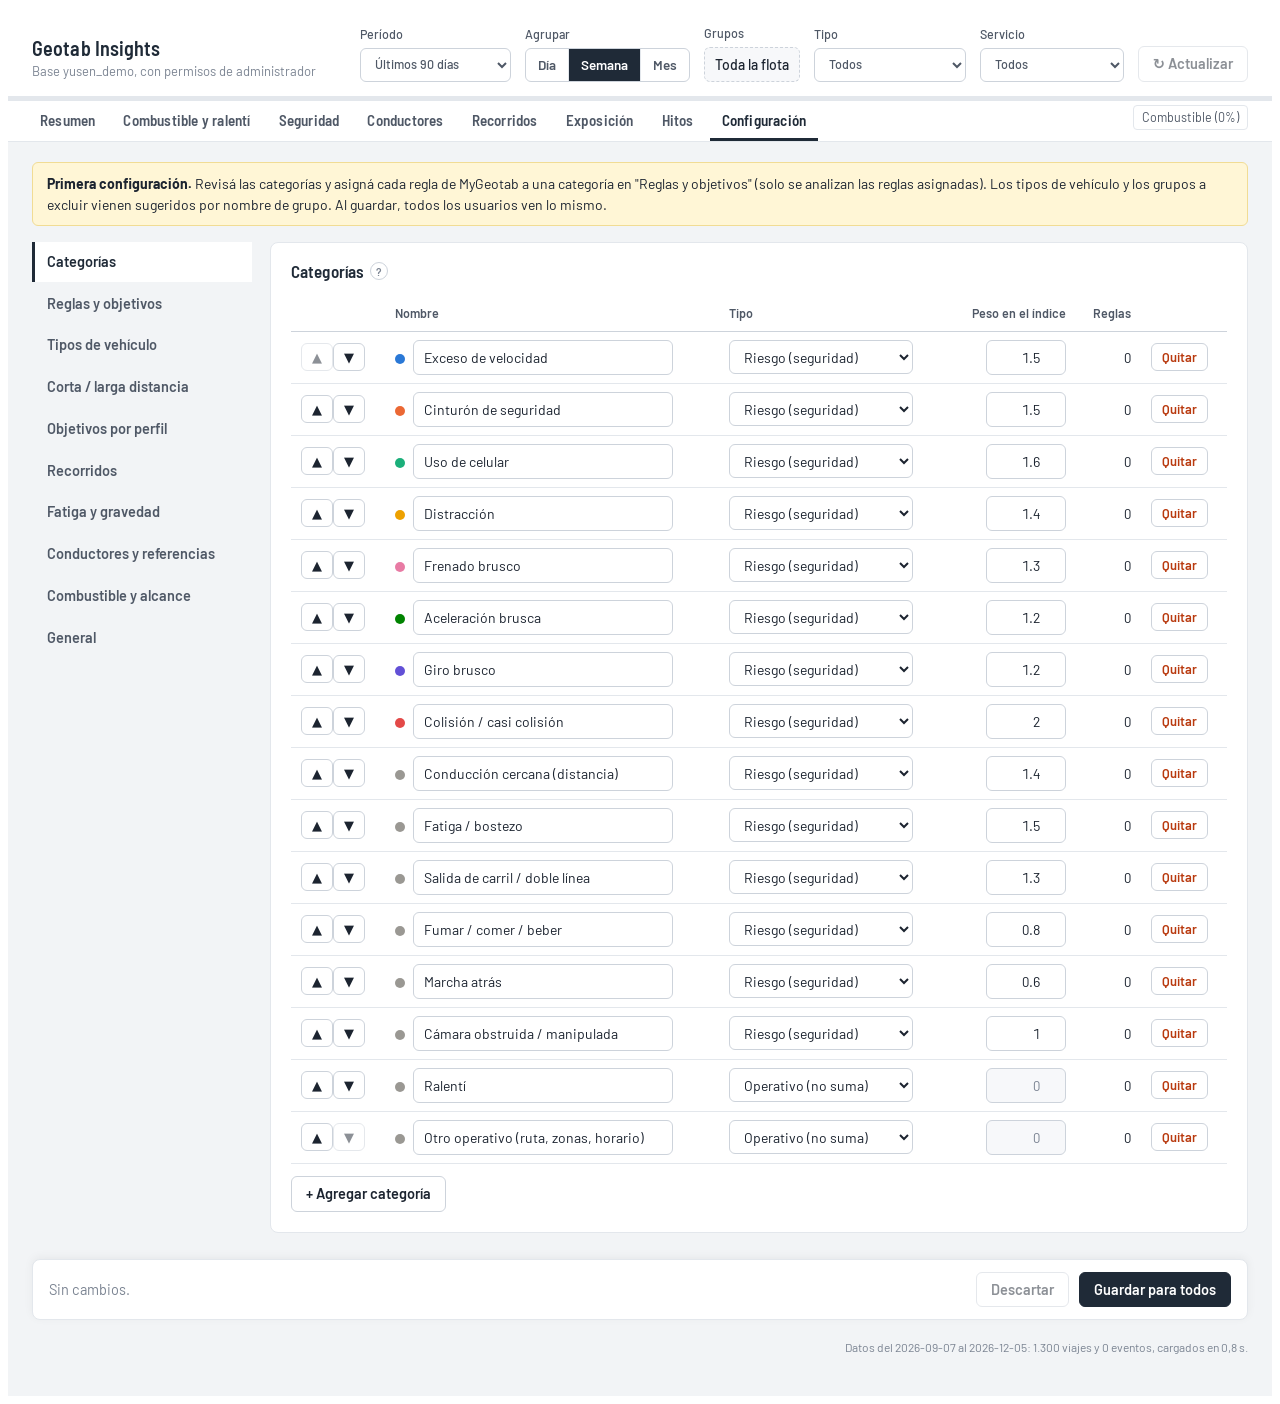
==== dev/index.html @ 1f62f4ba "Beta: valores de referencia de la empresa (sin nombres) publicados a mano por el admin; vista 'Mi de" ====
<!DOCTYPE html>
<html lang="es">
<head>
<meta charset="UTF-8" />
<title>Geotab Insights</title>
<meta name="viewport" content="width=device-width, initial-scale=1" />
<link rel="stylesheet" href="../static/vendor/leaflet.css">
<link rel="stylesheet" href="../static/style.css?v=3.6.1">
</head>
<body>
<div id="gi3-root"><div class="splash">Esta página está pensada para abrirse como Add-In dentro de MyGeotab.</div></div>

<script src="../static/vendor/react.production.min.js"></script>
<script src="../static/vendor/react-dom.production.min.js"></script>
<script src="../static/vendor/htm.umd.js"></script>
<script src="../static/vendor/chart.umd.min.js"></script>
<script src="../static/vendor/leaflet.js"></script>
<script src="../static/vendor/leaflet-heat.js"></script>

<script src="../static/js/core/util.js?v=3.6.1"></script>
<script src="../static/js/core/catalog.js?v=3.6.1"></script>
<script src="../static/js/core/storage.js?v=3.6.1"></script>
<script src="../static/js/core/data.js?v=3.6.1"></script>
<script src="../static/js/core/model.js?v=3.6.1"></script>
<script src="../static/js/core/exposure.js"></script>
<script src="../static/js/core/riskfactors.js"></script>
<script src="../static/js/core/hotspots.js"></script>
<script src="../static/js/core/benchmark.js"></script>
<script src="../static/js/ui/components.js?v=3.6.1"></script>
<script src="../static/js/ui/glossary.js"></script>
<script src="../static/js/ui/tabs.js?v=3.6.1"></script>
<script src="../static/js/ui/exposure.js"></script>
<script src="../static/js/ui/myperf.js"></script>
<script src="../static/js/ui/milestones.js?v=3.6.1"></script>
<script src="../static/js/ui/config.js?v=3.6.1"></script>
<script src="../static/js/ui/app.js?v=3.6.1"></script>
<script>window.__mockUser = new URLSearchParams(location.search).get("usuario");</script>
<script src="mock-api.js"></script>
<script>
  // Arranque como lo haría MyGeotab
  // Simula el filtro de grupos de MyGeotab: ?grupos=gBit,gLiv
  var mgGroups = (new URLSearchParams(location.search).get("grupos") || "").split(",").filter(Boolean).map(function (id) { return { id: id }; });
  var mockState = { getGroupFilter: function () { return mgGroups.length ? mgGroups : [{ id: "GroupCompanyId" }]; } };
  var addin = geotab.addin.cesettiInsightsV3();
  addin.initialize(mockApi, mockState, function () { addin.focus(mockApi, mockState); });
  // Para probar cambios de filtro desde la consola: setGrupos("gBit")
  window.setGrupos = function (ids) { mgGroups = (ids || "").split(",").filter(Boolean).map(function (id) { return { id: id }; }); addin.focus(mockApi, mockState); };
</script>
</body>
</html>
---- static/vendor/leaflet.css ----
/* required styles */

.leaflet-pane,
.leaflet-tile,
.leaflet-marker-icon,
.leaflet-marker-shadow,
.leaflet-tile-container,
.leaflet-pane > svg,
.leaflet-pane > canvas,
.leaflet-zoom-box,
.leaflet-image-layer,
.leaflet-layer {
	position: absolute;
	left: 0;
	top: 0;
	}
.leaflet-container {
	overflow: hidden;
	}
.leaflet-tile,
.leaflet-marker-icon,
.leaflet-marker-shadow {
	-webkit-user-select: none;
	   -moz-user-select: none;
	        user-select: none;
	  -webkit-user-drag: none;
	}
/* Prevents IE11 from highlighting tiles in blue */
.leaflet-tile::selection {
	background: transparent;
}
/* Safari renders non-retina tile on retina better with this, but Chrome is worse */
.leaflet-safari .leaflet-tile {
	image-rendering: -webkit-optimize-contrast;
	}
/* hack that prevents hw layers "stretching" when loading new tiles */
.leaflet-safari .leaflet-tile-container {
	width: 1600px;
	height: 1600px;
	-webkit-transform-origin: 0 0;
	}
.leaflet-marker-icon,
.leaflet-marker-shadow {
	display: block;
	}
/* .leaflet-container svg: reset svg max-width decleration shipped in Joomla! (joomla.org) 3.x */
/* .leaflet-container img: map is broken in FF if you have max-width: 100% on tiles */
.leaflet-container .leaflet-overlay-pane svg {
	max-width: none !important;
	max-height: none !important;
	}
.leaflet-container .leaflet-marker-pane img,
.leaflet-container .leaflet-shadow-pane img,
.leaflet-container .leaflet-tile-pane img,
.leaflet-container img.leaflet-image-layer,
.leaflet-container .leaflet-tile {
	max-width: none !important;
	max-height: none !important;
	width: auto;
	padding: 0;
	}

.leaflet-container img.leaflet-tile {
	/* See: https://bugs.chromium.org/p/chromium/issues/detail?id=600120 */
	mix-blend-mode: plus-lighter;
}

.leaflet-container.leaflet-touch-zoom {
	-ms-touch-action: pan-x pan-y;
	touch-action: pan-x pan-y;
	}
.leaflet-container.leaflet-touch-drag {
	-ms-touch-action: pinch-zoom;
	/* Fallback for FF which doesn't support pinch-zoom */
	touch-action: none;
	touch-action: pinch-zoom;
}
.leaflet-container.leaflet-touch-drag.leaflet-touch-zoom {
	-ms-touch-action: none;
	touch-action: none;
}
.leaflet-container {
	-webkit-tap-highlight-color: transparent;
}
.leaflet-container a {
	-webkit-tap-highlight-color: rgba(51, 181, 229, 0.4);
}
.leaflet-tile {
	filter: inherit;
	visibility: hidden;
	}
.leaflet-tile-loaded {
	visibility: inherit;
	}
.leaflet-zoom-box {
	width: 0;
	height: 0;
	-moz-box-sizing: border-box;
	     box-sizing: border-box;
	z-index: 800;
	}
/* workaround for https://bugzilla.mozilla.org/show_bug.cgi?id=888319 */
.leaflet-overlay-pane svg {
	-moz-user-select: none;
	}

.leaflet-pane         { z-index: 400; }

.leaflet-tile-pane    { z-index: 200; }
.leaflet-overlay-pane { z-index: 400; }
.leaflet-shadow-pane  { z-index: 500; }
.leaflet-marker-pane  { z-index: 600; }
.leaflet-tooltip-pane   { z-index: 650; }
.leaflet-popup-pane   { z-index: 700; }

.leaflet-map-pane canvas { z-index: 100; }
.leaflet-map-pane svg    { z-index: 200; }

.leaflet-vml-shape {
	width: 1px;
	height: 1px;
	}
.lvml {
	behavior: url(#default#VML);
	display: inline-block;
	position: absolute;
	}


/* control positioning */

.leaflet-control {
	position: relative;
	z-index: 800;
	pointer-events: visiblePainted; /* IE 9-10 doesn't have auto */
	pointer-events: auto;
	}
.leaflet-top,
.leaflet-bottom {
	position: absolute;
	z-index: 1000;
	pointer-events: none;
	}
.leaflet-top {
	top: 0;
	}
.leaflet-right {
	right: 0;
	}
.leaflet-bottom {
	bottom: 0;
	}
.leaflet-left {
	left: 0;
	}
.leaflet-control {
	float: left;
	clear: both;
	}
.leaflet-right .leaflet-control {
	float: right;
	}
.leaflet-top .leaflet-control {
	margin-top: 10px;
	}
.leaflet-bottom .leaflet-control {
	margin-bottom: 10px;
	}
.leaflet-left .leaflet-control {
	margin-left: 10px;
	}
.leaflet-right .leaflet-control {
	margin-right: 10px;
	}


/* zoom and fade animations */

.leaflet-fade-anim .leaflet-popup {
	opacity: 0;
	-webkit-transition: opacity 0.2s linear;
	   -moz-transition: opacity 0.2s linear;
	        transition: opacity 0.2s linear;
	}
.leaflet-fade-anim .leaflet-map-pane .leaflet-popup {
	opacity: 1;
	}
.leaflet-zoom-animated {
	-webkit-transform-origin: 0 0;
	    -ms-transform-origin: 0 0;
	        transform-origin: 0 0;
	}
svg.leaflet-zoom-animated {
	will-change: transform;
}

.leaflet-zoom-anim .leaflet-zoom-animated {
	-webkit-transition: -webkit-transform 0.25s cubic-bezier(0,0,0.25,1);
	   -moz-transition:    -moz-transform 0.25s cubic-bezier(0,0,0.25,1);
	        transition:         transform 0.25s cubic-bezier(0,0,0.25,1);
	}
.leaflet-zoom-anim .leaflet-tile,
.leaflet-pan-anim .leaflet-tile {
	-webkit-transition: none;
	   -moz-transition: none;
	        transition: none;
	}

.leaflet-zoom-anim .leaflet-zoom-hide {
	visibility: hidden;
	}


/* cursors */

.leaflet-interactive {
	cursor: pointer;
	}
.leaflet-grab {
	cursor: -webkit-grab;
	cursor:    -moz-grab;
	cursor:         grab;
	}
.leaflet-crosshair,
.leaflet-crosshair .leaflet-interactive {
	cursor: crosshair;
	}
.leaflet-popup-pane,
.leaflet-control {
	cursor: auto;
	}
.leaflet-dragging .leaflet-grab,
.leaflet-dragging .leaflet-grab .leaflet-interactive,
.leaflet-dragging .leaflet-marker-draggable {
	cursor: move;
	cursor: -webkit-grabbing;
	cursor:    -moz-grabbing;
	cursor:         grabbing;
	}

/* marker & overlays interactivity */
.leaflet-marker-icon,
.leaflet-marker-shadow,
.leaflet-image-layer,
.leaflet-pane > svg path,
.leaflet-tile-container {
	pointer-events: none;
	}

.leaflet-marker-icon.leaflet-interactive,
.leaflet-image-layer.leaflet-interactive,
.leaflet-pane > svg path.leaflet-interactive,
svg.leaflet-image-layer.leaflet-interactive path {
	pointer-events: visiblePainted; /* IE 9-10 doesn't have auto */
	pointer-events: auto;
	}

/* visual tweaks */

.leaflet-container {
	background: #ddd;
	outline-offset: 1px;
	}
.leaflet-container a {
	color: #0078A8;
	}
.leaflet-zoom-box {
	border: 2px dotted #38f;
	background: rgba(255,255,255,0.5);
	}


/* general typography */
.leaflet-container {
	font-family: "Helvetica Neue", Arial, Helvetica, sans-serif;
	font-size: 12px;
	font-size: 0.75rem;
	line-height: 1.5;
	}


/* general toolbar styles */

.leaflet-bar {
	box-shadow: 0 1px 5px rgba(0,0,0,0.65);
	border-radius: 4px;
	}
.leaflet-bar a {
	background-color: #fff;
	border-bottom: 1px solid #ccc;
	width: 26px;
	height: 26px;
	line-height: 26px;
	display: block;
	text-align: center;
	text-decoration: none;
	color: black;
	}
.leaflet-bar a,
.leaflet-control-layers-toggle {
	background-position: 50% 50%;
	background-repeat: no-repeat;
	display: block;
	}
.leaflet-bar a:hover,
.leaflet-bar a:focus {
	background-color: #f4f4f4;
	}
.leaflet-bar a:first-child {
	border-top-left-radius: 4px;
	border-top-right-radius: 4px;
	}
.leaflet-bar a:last-child {
	border-bottom-left-radius: 4px;
	border-bottom-right-radius: 4px;
	border-bottom: none;
	}
.leaflet-bar a.leaflet-disabled {
	cursor: default;
	background-color: #f4f4f4;
	color: #bbb;
	}

.leaflet-touch .leaflet-bar a {
	width: 30px;
	height: 30px;
	line-height: 30px;
	}
.leaflet-touch .leaflet-bar a:first-child {
	border-top-left-radius: 2px;
	border-top-right-radius: 2px;
	}
.leaflet-touch .leaflet-bar a:last-child {
	border-bottom-left-radius: 2px;
	border-bottom-right-radius: 2px;
	}

/* zoom control */

.leaflet-control-zoom-in,
.leaflet-control-zoom-out {
	font: bold 18px 'Lucida Console', Monaco, monospace;
	text-indent: 1px;
	}

.leaflet-touch .leaflet-control-zoom-in, .leaflet-touch .leaflet-control-zoom-out  {
	font-size: 22px;
	}


/* layers control */

.leaflet-control-layers {
	box-shadow: 0 1px 5px rgba(0,0,0,0.4);
	background: #fff;
	border-radius: 5px;
	}
.leaflet-control-layers-toggle {
	background-image: url(images/layers.png);
	width: 36px;
	height: 36px;
	}
.leaflet-retina .leaflet-control-layers-toggle {
	background-image: url(images/layers-2x.png);
	background-size: 26px 26px;
	}
.leaflet-touch .leaflet-control-layers-toggle {
	width: 44px;
	height: 44px;
	}
.leaflet-control-layers .leaflet-control-layers-list,
.leaflet-control-layers-expanded .leaflet-control-layers-toggle {
	display: none;
	}
.leaflet-control-layers-expanded .leaflet-control-layers-list {
	display: block;
	position: relative;
	}
.leaflet-control-layers-expanded {
	padding: 6px 10px 6px 6px;
	color: #333;
	background: #fff;
	}
.leaflet-control-layers-scrollbar {
	overflow-y: scroll;
	overflow-x: hidden;
	padding-right: 5px;
	}
.leaflet-control-layers-selector {
	margin-top: 2px;
	position: relative;
	top: 1px;
	}
.leaflet-control-layers label {
	display: block;
	font-size: 13px;
	font-size: 1.08333em;
	}
.leaflet-control-layers-separator {
	height: 0;
	border-top: 1px solid #ddd;
	margin: 5px -10px 5px -6px;
	}

/* Default icon URLs */
.leaflet-default-icon-path { /* used only in path-guessing heuristic, see L.Icon.Default */
	background-image: url(images/marker-icon.png);
	}


/* attribution and scale controls */

.leaflet-container .leaflet-control-attribution {
	background: #fff;
	background: rgba(255, 255, 255, 0.8);
	margin: 0;
	}
.leaflet-control-attribution,
.leaflet-control-scale-line {
	padding: 0 5px;
	color: #333;
	line-height: 1.4;
	}
.leaflet-control-attribution a {
	text-decoration: none;
	}
.leaflet-control-attribution a:hover,
.leaflet-control-attribution a:focus {
	text-decoration: underline;
	}
.leaflet-attribution-flag {
	display: inline !important;
	vertical-align: baseline !important;
	width: 1em;
	height: 0.6669em;
	}
.leaflet-left .leaflet-control-scale {
	margin-left: 5px;
	}
.leaflet-bottom .leaflet-control-scale {
	margin-bottom: 5px;
	}
.leaflet-control-scale-line {
	border: 2px solid #777;
	border-top: none;
	line-height: 1.1;
	padding: 2px 5px 1px;
	white-space: nowrap;
	-moz-box-sizing: border-box;
	     box-sizing: border-box;
	background: rgba(255, 255, 255, 0.8);
	text-shadow: 1px 1px #fff;
	}
.leaflet-control-scale-line:not(:first-child) {
	border-top: 2px solid #777;
	border-bottom: none;
	margin-top: -2px;
	}
.leaflet-control-scale-line:not(:first-child):not(:last-child) {
	border-bottom: 2px solid #777;
	}

.leaflet-touch .leaflet-control-attribution,
.leaflet-touch .leaflet-control-layers,
.leaflet-touch .leaflet-bar {
	box-shadow: none;
	}
.leaflet-touch .leaflet-control-layers,
.leaflet-touch .leaflet-bar {
	border: 2px solid rgba(0,0,0,0.2);
	background-clip: padding-box;
	}


/* popup */

.leaflet-popup {
	position: absolute;
	text-align: center;
	margin-bottom: 20px;
	}
.leaflet-popup-content-wrapper {
	padding: 1px;
	text-align: left;
	border-radius: 12px;
	}
.leaflet-popup-content {
	margin: 13px 24px 13px 20px;
	line-height: 1.3;
	font-size: 13px;
	font-size: 1.08333em;
	min-height: 1px;
	}
.leaflet-popup-content p {
	margin: 17px 0;
	margin: 1.3em 0;
	}
.leaflet-popup-tip-container {
	width: 40px;
	height: 20px;
	position: absolute;
	left: 50%;
	margin-top: -1px;
	margin-left: -20px;
	overflow: hidden;
	pointer-events: none;
	}
.leaflet-popup-tip {
	width: 17px;
	height: 17px;
	padding: 1px;

	margin: -10px auto 0;
	pointer-events: auto;

	-webkit-transform: rotate(45deg);
	   -moz-transform: rotate(45deg);
	    -ms-transform: rotate(45deg);
	        transform: rotate(45deg);
	}
.leaflet-popup-content-wrapper,
.leaflet-popup-tip {
	background: white;
	color: #333;
	box-shadow: 0 3px 14px rgba(0,0,0,0.4);
	}
.leaflet-container a.leaflet-popup-close-button {
	position: absolute;
	top: 0;
	right: 0;
	border: none;
	text-align: center;
	width: 24px;
	height: 24px;
	font: 16px/24px Tahoma, Verdana, sans-serif;
	color: #757575;
	text-decoration: none;
	background: transparent;
	}
.leaflet-container a.leaflet-popup-close-button:hover,
.leaflet-container a.leaflet-popup-close-button:focus {
	color: #585858;
	}
.leaflet-popup-scrolled {
	overflow: auto;
	}

.leaflet-oldie .leaflet-popup-content-wrapper {
	-ms-zoom: 1;
	}
.leaflet-oldie .leaflet-popup-tip {
	width: 24px;
	margin: 0 auto;

	-ms-filter: "progid:DXImageTransform.Microsoft.Matrix(M11=0.70710678, M12=0.70710678, M21=-0.70710678, M22=0.70710678)";
	filter: progid:DXImageTransform.Microsoft.Matrix(M11=0.70710678, M12=0.70710678, M21=-0.70710678, M22=0.70710678);
	}

.leaflet-oldie .leaflet-control-zoom,
.leaflet-oldie .leaflet-control-layers,
.leaflet-oldie .leaflet-popup-content-wrapper,
.leaflet-oldie .leaflet-popup-tip {
	border: 1px solid #999;
	}


/* div icon */

.leaflet-div-icon {
	background: #fff;
	border: 1px solid #666;
	}


/* Tooltip */
/* Base styles for the element that has a tooltip */
.leaflet-tooltip {
	position: absolute;
	padding: 6px;
	background-color: #fff;
	border: 1px solid #fff;
	border-radius: 3px;
	color: #222;
	white-space: nowrap;
	-webkit-user-select: none;
	-moz-user-select: none;
	-ms-user-select: none;
	user-select: none;
	pointer-events: none;
	box-shadow: 0 1px 3px rgba(0,0,0,0.4);
	}
.leaflet-tooltip.leaflet-interactive {
	cursor: pointer;
	pointer-events: auto;
	}
.leaflet-tooltip-top:before,
.leaflet-tooltip-bottom:before,
.leaflet-tooltip-left:before,
.leaflet-tooltip-right:before {
	position: absolute;
	pointer-events: none;
	border: 6px solid transparent;
	background: transparent;
	content: "";
	}

/* Directions */

.leaflet-tooltip-bottom {
	margin-top: 6px;
}
.leaflet-tooltip-top {
	margin-top: -6px;
}
.leaflet-tooltip-bottom:before,
.leaflet-tooltip-top:before {
	left: 50%;
	margin-left: -6px;
	}
.leaflet-tooltip-top:before {
	bottom: 0;
	margin-bottom: -12px;
	border-top-color: #fff;
	}
.leaflet-tooltip-bottom:before {
	top: 0;
	margin-top: -12px;
	margin-left: -6px;
	border-bottom-color: #fff;
	}
.leaflet-tooltip-left {
	margin-left: -6px;
}
.leaflet-tooltip-right {
	margin-left: 6px;
}
.leaflet-tooltip-left:before,
.leaflet-tooltip-right:before {
	top: 50%;
	margin-top: -6px;
	}
.leaflet-tooltip-left:before {
	right: 0;
	margin-right: -12px;
	border-left-color: #fff;
	}
.leaflet-tooltip-right:before {
	left: 0;
	margin-left: -12px;
	border-right-color: #fff;
	}

/* Printing */

@media print {
	/* Prevent printers from removing background-images of controls. */
	.leaflet-control {
		-webkit-print-color-adjust: exact;
		print-color-adjust: exact;
		}
	}
---- static/style.css ----
/* required styles */

#gi3-root .leaflet-pane, #gi3-root .leaflet-tile, #gi3-root .leaflet-marker-icon, #gi3-root .leaflet-marker-shadow, #gi3-root .leaflet-tile-container, #gi3-root .leaflet-pane > svg, #gi3-root .leaflet-pane > canvas, #gi3-root .leaflet-zoom-box, #gi3-root .leaflet-image-layer, #gi3-root .leaflet-layer {
	position: absolute;
	left: 0;
	top: 0;
	}
#gi3-root .leaflet-container {
	overflow: hidden;
	}
#gi3-root .leaflet-tile, #gi3-root .leaflet-marker-icon, #gi3-root .leaflet-marker-shadow {
	-webkit-user-select: none;
	   -moz-user-select: none;
	        user-select: none;
	  -webkit-user-drag: none;
	}
/* Prevents IE11 from highlighting tiles in blue */
#gi3-root .leaflet-tile::selection {
	background: transparent;
}
/* Safari renders non-retina tile on retina better with this, but Chrome is worse */
#gi3-root .leaflet-safari .leaflet-tile {
	image-rendering: -webkit-optimize-contrast;
	}
/* hack that prevents hw layers "stretching" when loading new tiles */
#gi3-root .leaflet-safari .leaflet-tile-container {
	width: 1600px;
	height: 1600px;
	-webkit-transform-origin: 0 0;
	}
#gi3-root .leaflet-marker-icon, #gi3-root .leaflet-marker-shadow {
	display: block;
	}
/* .leaflet-container svg: reset svg max-width decleration shipped in Joomla! (joomla.org) 3.x */
/* .leaflet-container img: map is broken in FF if you have max-width: 100% on tiles */
#gi3-root .leaflet-container .leaflet-overlay-pane svg {
	max-width: none !important;
	max-height: none !important;
	}
#gi3-root .leaflet-container .leaflet-marker-pane img, #gi3-root .leaflet-container .leaflet-shadow-pane img, #gi3-root .leaflet-container .leaflet-tile-pane img, #gi3-root .leaflet-container img.leaflet-image-layer, #gi3-root .leaflet-container .leaflet-tile {
	max-width: none !important;
	max-height: none !important;
	width: auto;
	padding: 0;
	}

#gi3-root .leaflet-container img.leaflet-tile {
	/* See: https://bugs.chromium.org/p/chromium/issues/detail?id=600120 */
	mix-blend-mode: plus-lighter;
}

#gi3-root .leaflet-container.leaflet-touch-zoom {
	-ms-touch-action: pan-x pan-y;
	touch-action: pan-x pan-y;
	}
#gi3-root .leaflet-container.leaflet-touch-drag {
	-ms-touch-action: pinch-zoom;
	/* Fallback for FF which doesn't support pinch-zoom */
	touch-action: none;
	touch-action: pinch-zoom;
}
#gi3-root .leaflet-container.leaflet-touch-drag.leaflet-touch-zoom {
	-ms-touch-action: none;
	touch-action: none;
}
#gi3-root .leaflet-container {
	-webkit-tap-highlight-color: transparent;
}
#gi3-root .leaflet-container a {
	-webkit-tap-highlight-color: rgba(51, 181, 229, 0.4);
}
#gi3-root .leaflet-tile {
	filter: inherit;
	visibility: hidden;
	}
#gi3-root .leaflet-tile-loaded {
	visibility: inherit;
	}
#gi3-root .leaflet-zoom-box {
	width: 0;
	height: 0;
	-moz-box-sizing: border-box;
	     box-sizing: border-box;
	z-index: 800;
	}
/* workaround for https://bugzilla.mozilla.org/show_bug.cgi?id=888319 */
#gi3-root .leaflet-overlay-pane svg {
	-moz-user-select: none;
	}

#gi3-root .leaflet-pane { z-index: 400; }

#gi3-root .leaflet-tile-pane { z-index: 200; }
#gi3-root .leaflet-overlay-pane { z-index: 400; }
#gi3-root .leaflet-shadow-pane { z-index: 500; }
#gi3-root .leaflet-marker-pane { z-index: 600; }
#gi3-root .leaflet-tooltip-pane { z-index: 650; }
#gi3-root .leaflet-popup-pane { z-index: 700; }

#gi3-root .leaflet-map-pane canvas { z-index: 100; }
#gi3-root .leaflet-map-pane svg { z-index: 200; }

#gi3-root .leaflet-vml-shape {
	width: 1px;
	height: 1px;
	}
#gi3-root .lvml {
	behavior: url(#default#VML);
	display: inline-block;
	position: absolute;
	}


/* control positioning */

#gi3-root .leaflet-control {
	position: relative;
	z-index: 800;
	pointer-events: visiblePainted; /* IE 9-10 doesn't have auto */
	pointer-events: auto;
	}
#gi3-root .leaflet-top, #gi3-root .leaflet-bottom {
	position: absolute;
	z-index: 1000;
	pointer-events: none;
	}
#gi3-root .leaflet-top {
	top: 0;
	}
#gi3-root .leaflet-right {
	right: 0;
	}
#gi3-root .leaflet-bottom {
	bottom: 0;
	}
#gi3-root .leaflet-left {
	left: 0;
	}
#gi3-root .leaflet-control {
	float: left;
	clear: both;
	}
#gi3-root .leaflet-right .leaflet-control {
	float: right;
	}
#gi3-root .leaflet-top .leaflet-control {
	margin-top: 10px;
	}
#gi3-root .leaflet-bottom .leaflet-control {
	margin-bottom: 10px;
	}
#gi3-root .leaflet-left .leaflet-control {
	margin-left: 10px;
	}
#gi3-root .leaflet-right .leaflet-control {
	margin-right: 10px;
	}


/* zoom and fade animations */

#gi3-root .leaflet-fade-anim .leaflet-popup {
	opacity: 0;
	-webkit-transition: opacity 0.2s linear;
	   -moz-transition: opacity 0.2s linear;
	        transition: opacity 0.2s linear;
	}
#gi3-root .leaflet-fade-anim .leaflet-map-pane .leaflet-popup {
	opacity: 1;
	}
#gi3-root .leaflet-zoom-animated {
	-webkit-transform-origin: 0 0;
	    -ms-transform-origin: 0 0;
	        transform-origin: 0 0;
	}
#gi3-root svg.leaflet-zoom-animated {
	will-change: transform;
}

#gi3-root .leaflet-zoom-anim .leaflet-zoom-animated {
	-webkit-transition: -webkit-transform 0.25s cubic-bezier(0,0,0.25,1);
	   -moz-transition:    -moz-transform 0.25s cubic-bezier(0,0,0.25,1);
	        transition:         transform 0.25s cubic-bezier(0,0,0.25,1);
	}
#gi3-root .leaflet-zoom-anim .leaflet-tile, #gi3-root .leaflet-pan-anim .leaflet-tile {
	-webkit-transition: none;
	   -moz-transition: none;
	        transition: none;
	}

#gi3-root .leaflet-zoom-anim .leaflet-zoom-hide {
	visibility: hidden;
	}


/* cursors */

#gi3-root .leaflet-interactive {
	cursor: pointer;
	}
#gi3-root .leaflet-grab {
	cursor: -webkit-grab;
	cursor:    -moz-grab;
	cursor:         grab;
	}
#gi3-root .leaflet-crosshair, #gi3-root .leaflet-crosshair .leaflet-interactive {
	cursor: crosshair;
	}
#gi3-root .leaflet-popup-pane, #gi3-root .leaflet-control {
	cursor: auto;
	}
#gi3-root .leaflet-dragging .leaflet-grab, #gi3-root .leaflet-dragging .leaflet-grab .leaflet-interactive, #gi3-root .leaflet-dragging .leaflet-marker-draggable {
	cursor: move;
	cursor: -webkit-grabbing;
	cursor:    -moz-grabbing;
	cursor:         grabbing;
	}

/* marker & overlays interactivity */
#gi3-root .leaflet-marker-icon, #gi3-root .leaflet-marker-shadow, #gi3-root .leaflet-image-layer, #gi3-root .leaflet-pane > svg path, #gi3-root .leaflet-tile-container {
	pointer-events: none;
	}

#gi3-root .leaflet-marker-icon.leaflet-interactive, #gi3-root .leaflet-image-layer.leaflet-interactive, #gi3-root .leaflet-pane > svg path.leaflet-interactive, #gi3-root svg.leaflet-image-layer.leaflet-interactive path {
	pointer-events: visiblePainted; /* IE 9-10 doesn't have auto */
	pointer-events: auto;
	}

/* visual tweaks */

#gi3-root .leaflet-container {
	background: #ddd;
	outline-offset: 1px;
	}
#gi3-root .leaflet-container a {
	color: #0078A8;
	}
#gi3-root .leaflet-zoom-box {
	border: 2px dotted #38f;
	background: rgba(255,255,255,0.5);
	}


/* general typography */
#gi3-root .leaflet-container {
	font-family: "Helvetica Neue", Arial, Helvetica, sans-serif;
	font-size: 12px;
	font-size: 0.75rem;
	line-height: 1.5;
	}


/* general toolbar styles */

#gi3-root .leaflet-bar {
	box-shadow: 0 1px 5px rgba(0,0,0,0.65);
	border-radius: 4px;
	}
#gi3-root .leaflet-bar a {
	background-color: #fff;
	border-bottom: 1px solid #ccc;
	width: 26px;
	height: 26px;
	line-height: 26px;
	display: block;
	text-align: center;
	text-decoration: none;
	color: black;
	}
#gi3-root .leaflet-bar a, #gi3-root .leaflet-control-layers-toggle {
	background-position: 50% 50%;
	background-repeat: no-repeat;
	display: block;
	}
#gi3-root .leaflet-bar a:hover, #gi3-root .leaflet-bar a:focus {
	background-color: #f4f4f4;
	}
#gi3-root .leaflet-bar a:first-child {
	border-top-left-radius: 4px;
	border-top-right-radius: 4px;
	}
#gi3-root .leaflet-bar a:last-child {
	border-bottom-left-radius: 4px;
	border-bottom-right-radius: 4px;
	border-bottom: none;
	}
#gi3-root .leaflet-bar a.leaflet-disabled {
	cursor: default;
	background-color: #f4f4f4;
	color: #bbb;
	}

#gi3-root .leaflet-touch .leaflet-bar a {
	width: 30px;
	height: 30px;
	line-height: 30px;
	}
#gi3-root .leaflet-touch .leaflet-bar a:first-child {
	border-top-left-radius: 2px;
	border-top-right-radius: 2px;
	}
#gi3-root .leaflet-touch .leaflet-bar a:last-child {
	border-bottom-left-radius: 2px;
	border-bottom-right-radius: 2px;
	}

/* zoom control */

#gi3-root .leaflet-control-zoom-in, #gi3-root .leaflet-control-zoom-out {
	font: bold 18px 'Lucida Console', Monaco, monospace;
	text-indent: 1px;
	}

#gi3-root .leaflet-touch .leaflet-control-zoom-in, #gi3-root .leaflet-touch .leaflet-control-zoom-out {
	font-size: 22px;
	}


/* layers control */

#gi3-root .leaflet-control-layers {
	box-shadow: 0 1px 5px rgba(0,0,0,0.4);
	background: #fff;
	border-radius: 5px;
	}
#gi3-root .leaflet-control-layers-toggle {
	background-image: url(images/layers.png);
	width: 36px;
	height: 36px;
	}
#gi3-root .leaflet-retina .leaflet-control-layers-toggle {
	background-image: url(images/layers-2x.png);
	background-size: 26px 26px;
	}
#gi3-root .leaflet-touch .leaflet-control-layers-toggle {
	width: 44px;
	height: 44px;
	}
#gi3-root .leaflet-control-layers .leaflet-control-layers-list, #gi3-root .leaflet-control-layers-expanded .leaflet-control-layers-toggle {
	display: none;
	}
#gi3-root .leaflet-control-layers-expanded .leaflet-control-layers-list {
	display: block;
	position: relative;
	}
#gi3-root .leaflet-control-layers-expanded {
	padding: 6px 10px 6px 6px;
	color: #333;
	background: #fff;
	}
#gi3-root .leaflet-control-layers-scrollbar {
	overflow-y: scroll;
	overflow-x: hidden;
	padding-right: 5px;
	}
#gi3-root .leaflet-control-layers-selector {
	margin-top: 2px;
	position: relative;
	top: 1px;
	}
#gi3-root .leaflet-control-layers label {
	display: block;
	font-size: 13px;
	font-size: 1.08333em;
	}
#gi3-root .leaflet-control-layers-separator {
	height: 0;
	border-top: 1px solid #ddd;
	margin: 5px -10px 5px -6px;
	}

/* Default icon URLs */
#gi3-root .leaflet-default-icon-path { /* used only in path-guessing heuristic, see L.Icon.Default */
	background-image: url(images/marker-icon.png);
	}


/* attribution and scale controls */

#gi3-root .leaflet-container .leaflet-control-attribution {
	background: #fff;
	background: rgba(255, 255, 255, 0.8);
	margin: 0;
	}
#gi3-root .leaflet-control-attribution, #gi3-root .leaflet-control-scale-line {
	padding: 0 5px;
	color: #333;
	line-height: 1.4;
	}
#gi3-root .leaflet-control-attribution a {
	text-decoration: none;
	}
#gi3-root .leaflet-control-attribution a:hover, #gi3-root .leaflet-control-attribution a:focus {
	text-decoration: underline;
	}
#gi3-root .leaflet-attribution-flag {
	display: inline !important;
	vertical-align: baseline !important;
	width: 1em;
	height: 0.6669em;
	}
#gi3-root .leaflet-left .leaflet-control-scale {
	margin-left: 5px;
	}
#gi3-root .leaflet-bottom .leaflet-control-scale {
	margin-bottom: 5px;
	}
#gi3-root .leaflet-control-scale-line {
	border: 2px solid #777;
	border-top: none;
	line-height: 1.1;
	padding: 2px 5px 1px;
	white-space: nowrap;
	-moz-box-sizing: border-box;
	     box-sizing: border-box;
	background: rgba(255, 255, 255, 0.8);
	text-shadow: 1px 1px #fff;
	}
#gi3-root .leaflet-control-scale-line:not(:first-child) {
	border-top: 2px solid #777;
	border-bottom: none;
	margin-top: -2px;
	}
#gi3-root .leaflet-control-scale-line:not(:first-child):not(:last-child) {
	border-bottom: 2px solid #777;
	}

#gi3-root .leaflet-touch .leaflet-control-attribution, #gi3-root .leaflet-touch .leaflet-control-layers, #gi3-root .leaflet-touch .leaflet-bar {
	box-shadow: none;
	}
#gi3-root .leaflet-touch .leaflet-control-layers, #gi3-root .leaflet-touch .leaflet-bar {
	border: 2px solid rgba(0,0,0,0.2);
	background-clip: padding-box;
	}


/* popup */

#gi3-root .leaflet-popup {
	position: absolute;
	text-align: center;
	margin-bottom: 20px;
	}
#gi3-root .leaflet-popup-content-wrapper {
	padding: 1px;
	text-align: left;
	border-radius: 12px;
	}
#gi3-root .leaflet-popup-content {
	margin: 13px 24px 13px 20px;
	line-height: 1.3;
	font-size: 13px;
	font-size: 1.08333em;
	min-height: 1px;
	}
#gi3-root .leaflet-popup-content p {
	margin: 17px 0;
	margin: 1.3em 0;
	}
#gi3-root .leaflet-popup-tip-container {
	width: 40px;
	height: 20px;
	position: absolute;
	left: 50%;
	margin-top: -1px;
	margin-left: -20px;
	overflow: hidden;
	pointer-events: none;
	}
#gi3-root .leaflet-popup-tip {
	width: 17px;
	height: 17px;
	padding: 1px;

	margin: -10px auto 0;
	pointer-events: auto;

	-webkit-transform: rotate(45deg);
	   -moz-transform: rotate(45deg);
	    -ms-transform: rotate(45deg);
	        transform: rotate(45deg);
	}
#gi3-root .leaflet-popup-content-wrapper, #gi3-root .leaflet-popup-tip {
	background: white;
	color: #333;
	box-shadow: 0 3px 14px rgba(0,0,0,0.4);
	}
#gi3-root .leaflet-container a.leaflet-popup-close-button {
	position: absolute;
	top: 0;
	right: 0;
	border: none;
	text-align: center;
	width: 24px;
	height: 24px;
	font: 16px/24px Tahoma, Verdana, sans-serif;
	color: #757575;
	text-decoration: none;
	background: transparent;
	}
#gi3-root .leaflet-container a.leaflet-popup-close-button:hover, #gi3-root .leaflet-container a.leaflet-popup-close-button:focus {
	color: #585858;
	}
#gi3-root .leaflet-popup-scrolled {
	overflow: auto;
	}

#gi3-root .leaflet-oldie .leaflet-popup-content-wrapper {
	-ms-zoom: 1;
	}
#gi3-root .leaflet-oldie .leaflet-popup-tip {
	width: 24px;
	margin: 0 auto;

	-ms-filter: "progid:DXImageTransform.Microsoft.Matrix(M11=0.70710678, M12=0.70710678, M21=-0.70710678, M22=0.70710678)";
	filter: progid:DXImageTransform.Microsoft.Matrix(M11=0.70710678, M12=0.70710678, M21=-0.70710678, M22=0.70710678);
	}

#gi3-root .leaflet-oldie .leaflet-control-zoom, #gi3-root .leaflet-oldie .leaflet-control-layers, #gi3-root .leaflet-oldie .leaflet-popup-content-wrapper, #gi3-root .leaflet-oldie .leaflet-popup-tip {
	border: 1px solid #999;
	}


/* div icon */

#gi3-root .leaflet-div-icon {
	background: #fff;
	border: 1px solid #666;
	}


/* Tooltip */
/* Base styles for the element that has a tooltip */
#gi3-root .leaflet-tooltip {
	position: absolute;
	padding: 6px;
	background-color: #fff;
	border: 1px solid #fff;
	border-radius: 3px;
	color: #222;
	white-space: nowrap;
	-webkit-user-select: none;
	-moz-user-select: none;
	-ms-user-select: none;
	user-select: none;
	pointer-events: none;
	box-shadow: 0 1px 3px rgba(0,0,0,0.4);
	}
#gi3-root .leaflet-tooltip.leaflet-interactive {
	cursor: pointer;
	pointer-events: auto;
	}
#gi3-root .leaflet-tooltip-top:before, #gi3-root .leaflet-tooltip-bottom:before, #gi3-root .leaflet-tooltip-left:before, #gi3-root .leaflet-tooltip-right:before {
	position: absolute;
	pointer-events: none;
	border: 6px solid transparent;
	background: transparent;
	content: "";
	}

/* Directions */

#gi3-root .leaflet-tooltip-bottom {
	margin-top: 6px;
}
#gi3-root .leaflet-tooltip-top {
	margin-top: -6px;
}
#gi3-root .leaflet-tooltip-bottom:before, #gi3-root .leaflet-tooltip-top:before {
	left: 50%;
	margin-left: -6px;
	}
#gi3-root .leaflet-tooltip-top:before {
	bottom: 0;
	margin-bottom: -12px;
	border-top-color: #fff;
	}
#gi3-root .leaflet-tooltip-bottom:before {
	top: 0;
	margin-top: -12px;
	margin-left: -6px;
	border-bottom-color: #fff;
	}
#gi3-root .leaflet-tooltip-left {
	margin-left: -6px;
}
#gi3-root .leaflet-tooltip-right {
	margin-left: 6px;
}
#gi3-root .leaflet-tooltip-left:before, #gi3-root .leaflet-tooltip-right:before {
	top: 50%;
	margin-top: -6px;
	}
#gi3-root .leaflet-tooltip-left:before {
	right: 0;
	margin-right: -12px;
	border-left-color: #fff;
	}
#gi3-root .leaflet-tooltip-right:before {
	left: 0;
	margin-left: -12px;
	border-right-color: #fff;
	}

/* Printing */

@media print {
	/* Prevent printers from removing background-images of controls. */
	#gi3-root .leaflet-control {
		-webkit-print-color-adjust: exact;
		print-color-adjust: exact;
		}
	}

/* Fuente de estilos. NO editar style.css a mano: se genera con
   python3 dev/scope_css.py static/style.src.css static/style.css
   (acota todo a #gi3-root para no afectar la página de MyGeotab). */

/* Barlow (SIL OFL), incluida en el repo: no depende de servicios externos. */
@font-face { font-family: "Barlow"; font-style: normal; font-weight: 400; font-display: swap; src: url("vendor/fonts/barlow-latin-400-normal.woff2") format("woff2"); }
@font-face { font-family: "Barlow"; font-style: normal; font-weight: 500; font-display: swap; src: url("vendor/fonts/barlow-latin-500-normal.woff2") format("woff2"); }
@font-face { font-family: "Barlow"; font-style: normal; font-weight: 600; font-display: swap; src: url("vendor/fonts/barlow-latin-600-normal.woff2") format("woff2"); }
@font-face { font-family: "Barlow"; font-style: normal; font-weight: 700; font-display: swap; src: url("vendor/fonts/barlow-latin-700-normal.woff2") format("woff2"); }
@font-face { font-family: "Barlow Semi Condensed"; font-style: normal; font-weight: 500; font-display: swap; src: url("vendor/fonts/barlow-semi-condensed-latin-500-normal.woff2") format("woff2"); }
@font-face { font-family: "Barlow Semi Condensed"; font-style: normal; font-weight: 600; font-display: swap; src: url("vendor/fonts/barlow-semi-condensed-latin-600-normal.woff2") format("woff2"); }
@font-face { font-family: "Barlow Semi Condensed"; font-style: normal; font-weight: 700; font-display: swap; src: url("vendor/fonts/barlow-semi-condensed-latin-700-normal.woff2") format("woff2"); }

#gi3-root {
  /* Superficies */
  --canvas: #f2f4f6;
  --surface: #ffffff;
  --sunken: #f7f8fa;
  --rule: #e3e7ec;
  --rule-strong: #cdd3db;
  /* Tinta */
  --ink: #1f2a37;          /* asfalto: títulos, botones primarios */
  --text: #1c2430;
  --text-2: #4f5866;
  --muted: #7b8492;
  /* Demarcación vial: reservado para hitos */
  --marking: #f2b705;
  --marking-ink: #7a5a00;
  --marking-soft: #fff6d6;
  /* Estado (siempre con ícono + texto) */
  --good: #0b7a3e;
  --good-soft: #e3f4ea;
  --bad: #b93a0f;
  --bad-soft: #fdebe3;
  --flat: #5b6472;
  --focus: #2a78d6;
  --display: "Barlow Semi Condensed", "Barlow", system-ui, sans-serif;
  --sans: "Barlow", system-ui, -apple-system, "Segoe UI", sans-serif;
}

#gi3-root {
  background: var(--canvas);
  color: var(--text);
  font: 400 14.5px/1.5 var(--sans);
  -webkit-font-smoothing: antialiased;
  display: block;
  width: 100%;
  max-width: 100%;
  min-width: 0;
}
#gi3-root *, #gi3-root *::before, #gi3-root *::after { box-sizing: border-box; }
#gi3-root .app { width: 100%; max-width: 100%; min-width: 0; overflow-x: hidden; }

#gi3-root h1, #gi3-root h2, #gi3-root h3, #gi3-root p { margin: 0; }
#gi3-root h1 { font: 600 20px/1.2 var(--display); color: var(--ink); letter-spacing: .1px; }
#gi3-root h2 { font: 600 17px/1.25 var(--display); color: var(--ink); letter-spacing: .1px; }
#gi3-root h3 { font: 600 15px/1.3 var(--display); color: var(--ink); margin: 16px 0 8px; }
#gi3-root button, #gi3-root select, #gi3-root input, #gi3-root textarea { font: inherit; color: inherit; }
#gi3-root input, #gi3-root select, #gi3-root textarea {
  border: 1px solid var(--rule-strong); border-radius: 6px; padding: 6px 10px; background: var(--surface);
  min-height: 34px;
}
#gi3-root select { padding-right: 28px; }
#gi3-root input:focus-visible, #gi3-root select:focus-visible, #gi3-root textarea:focus-visible, #gi3-root button:focus-visible {
  outline: 2px solid var(--focus); outline-offset: 1px;
}
#gi3-root input:disabled, #gi3-root select:disabled { background: var(--sunken); color: var(--muted); }
#gi3-root .muted { color: var(--muted); }
#gi3-root .small { font-size: 12.5px; }
#gi3-root .good { color: var(--good); font-weight: 600; }
#gi3-root .bad { color: var(--bad); font-weight: 600; }
#gi3-root .num { font-variant-numeric: tabular-nums; }

/* ---------- Estados generales ---------- */
#gi3-root .splash { display: flex; flex-direction: column; align-items: center; justify-content: center; gap: 14px; min-height: 50vh; color: var(--text-2); padding: 24px; text-align: center; }
#gi3-root .splash.small { min-height: 26vh; }
#gi3-root .spinner { width: 26px; height: 26px; border-radius: 50%; border: 3px solid var(--rule); border-top-color: var(--ink); animation: gi-spin .9s linear infinite; }
@keyframes gi-spin { to { transform: rotate(360deg); } }
@media (prefers-reduced-motion: reduce) { #gi3-root .spinner { animation-duration: 3s; } }

/* ---------- Encabezado y filtros ---------- */
#gi3-root .topbar {
  display: flex; flex-wrap: wrap; gap: 12px 28px; align-items: flex-end; justify-content: space-between;
  padding: 16px 24px 14px; background: var(--surface); border-bottom: 1px solid var(--rule);
}
#gi3-root .brand { display: flex; flex-direction: column; gap: 2px; min-width: 0; }
#gi3-root .brand .sub { color: var(--muted); font-size: 13px; }
#gi3-root .controls { display: flex; flex-wrap: wrap; gap: 10px 14px; align-items: flex-end; min-width: 0; }
#gi3-root .ctl { display: flex; flex-direction: column; gap: 4px; font-size: 12.5px; color: var(--text-2); font-weight: 500; }
#gi3-root .ctl select { min-width: 140px; max-width: 220px; }
#gi3-root .mg-groups {
  display: inline-flex; align-items: center; min-height: 34px; max-width: 280px; padding: 6px 10px; border-radius: 6px;
  background: var(--sunken); border: 1px dashed var(--rule-strong); color: var(--text); font-size: 14px; font-weight: 500;
  white-space: nowrap; overflow: hidden; text-overflow: ellipsis; cursor: help;
}
#gi3-root .ctl.dates { flex-direction: row; gap: 6px; align-items: center; }

#gi3-root .filterbar {
  display: flex; flex-wrap: wrap; gap: 8px; align-items: center; padding: 8px 24px; background: var(--sunken);
  border-bottom: 1px solid var(--rule); font-size: 13px; color: var(--text-2);
}
#gi3-root .filterbar .fchip { display: inline-flex; align-items: center; gap: 6px; background: var(--surface); border: 1px solid var(--rule-strong); border-radius: 999px; padding: 2px 4px 2px 10px; color: var(--text); }
#gi3-root .filterbar .fchip button { border: 0; background: none; cursor: pointer; color: var(--muted); padding: 0 6px; font-size: 15px; line-height: 1; }
#gi3-root .filterbar .fchip button:hover { color: var(--bad); }

#gi3-root .tabs { display: flex; gap: 4px; padding: 0 20px; background: var(--surface); border-bottom: 1px solid var(--rule); overflow-x: auto; }
#gi3-root .tabs button {
  border: 0; background: none; padding: 12px 12px 10px; cursor: pointer; color: var(--text-2);
  font: 600 15px/1 var(--display); letter-spacing: .2px; border-bottom: 3px solid transparent; white-space: nowrap;
}
#gi3-root .tabs button:hover { color: var(--ink); }
#gi3-root .tabs button.on { color: var(--ink); border-bottom-color: var(--ink); }

#gi3-root .gi-main { padding: 20px 24px 40px; width: 100%; max-width: 100%; min-width: 0; }
#gi3-root .foot { margin-top: 18px; color: var(--muted); font-size: 12px; text-align: right; }

#gi3-root .grid-2 { display: grid; grid-template-columns: repeat(2, minmax(0, 1fr)); gap: 18px; align-items: start; }
#gi3-root .grid-2-1 { display: grid; grid-template-columns: minmax(0, 3fr) minmax(0, 2fr); gap: 18px; align-items: start; }
@media (max-width: 1100px) { #gi3-root .grid-2, #gi3-root .grid-2-1 { grid-template-columns: minmax(0, 1fr); } }

/* ---------- Paneles ---------- */
#gi3-root .panel { background: var(--surface); border: 1px solid var(--rule); border-radius: 8px; padding: 18px 20px 20px; margin-bottom: 18px; min-width: 0; }
#gi3-root .panel-head { display: flex; flex-wrap: wrap; justify-content: space-between; align-items: flex-start; gap: 10px 16px; margin-bottom: 14px; }
#gi3-root .panel-head h2 { display: flex; align-items: center; gap: 6px; }
#gi3-root .panel-sub { margin-top: 4px; color: var(--text-2); font-size: 13.5px; max-width: 72ch; }
#gi3-root .panel-actions { display: flex; flex-wrap: wrap; gap: 8px; align-items: center; }
#gi3-root .empty { color: var(--text-2); padding: 28px 16px; text-align: center; font-size: 14px; }

/* Ícono de ayuda con explicación al pasar el mouse o con foco */
#gi3-root .hint { position: relative; display: inline-flex; }
#gi3-root .hint > button {
  width: 18px; height: 18px; border-radius: 50%; border: 1px solid var(--rule-strong); background: var(--surface);
  color: var(--muted); font: 600 11px/1 var(--sans); cursor: help; padding: 0; display: inline-flex; align-items: center; justify-content: center;
}
#gi3-root .hint > .hint-body {
  display: none; position: absolute; z-index: 60; top: 24px; left: -8px; width: 300px; padding: 10px 12px;
  background: var(--ink); color: #f4f6f8; border-radius: 6px; font: 400 13px/1.45 var(--sans); letter-spacing: 0; text-transform: none;
  box-shadow: 0 8px 24px rgba(16, 24, 40, .18);
}
#gi3-root .hint:hover > .hint-body, #gi3-root .hint > button:focus + .hint-body { display: block; }
/* "?" en encabezados de tabla */
#gi3-root .th-hint { display: inline-flex; margin-left: 4px; vertical-align: 1px; }
#gi3-root .th-hint > button {
  width: 15px; height: 15px; border-radius: 50%; border: 1px solid var(--rule-strong); background: var(--surface);
  color: var(--muted); font: 600 10px/1 var(--sans); cursor: help; padding: 0; display: inline-flex; align-items: center; justify-content: center;
}
#gi3-root .th-hint > button:hover, #gi3-root .th-hint > button:focus { border-color: var(--ink); color: var(--ink); }
#gi3-root .th-hint-body {
  position: fixed; z-index: 20000; width: 320px; padding: 10px 12px; background: var(--ink); color: #f4f6f8; border-radius: 6px;
  font: 400 13px/1.45 var(--sans); letter-spacing: 0; text-transform: none; text-align: left; white-space: normal; pointer-events: none;
  box-shadow: 0 8px 24px rgba(16, 24, 40, .18);
}

/* ---------- Tablero de lectura (indicadores) ---------- */
#gi3-root .readouts {
  display: grid; grid-template-columns: repeat(auto-fit, minmax(180px, 1fr));
  background: var(--surface); border: 1px solid var(--rule); border-radius: 8px; margin-bottom: 18px; overflow: hidden;
}
#gi3-root .readout { padding: 14px 18px 14px; border-left: 1px solid var(--rule); min-width: 0; }
#gi3-root .readout:first-child { border-left: 0; }
#gi3-root .readout-label { display: flex; align-items: center; gap: 6px; color: var(--text-2); font-size: 13.5px; font-weight: 500; }
#gi3-root .readout-value { font: 600 30px/1.1 var(--display); color: var(--ink); margin-top: 6px; font-variant-numeric: tabular-nums; white-space: nowrap; }
#gi3-root .readout-value .unit { font: 500 14px/1 var(--sans); color: var(--text-2); margin-left: 4px; }
#gi3-root .readout-foot { margin-top: 6px; font-size: 13px; color: var(--text-2); display: flex; flex-wrap: wrap; gap: 4px 8px; align-items: center; }
#gi3-root .readout.accent { background: var(--sunken); }
#gi3-root .readouts.compact .readout-value { font-size: 24px; }
#gi3-root .readouts.inset { margin-bottom: 14px; }

/* Variación: flecha + número + palabra, nunca solo color */
#gi3-root .delta { display: inline-flex; align-items: center; gap: 4px; font-size: 13px; font-weight: 600; white-space: nowrap; border-radius: 4px; padding: 1px 6px; }
#gi3-root .delta.good { color: var(--good); background: var(--good-soft); }
#gi3-root .delta.bad { color: var(--bad); background: var(--bad-soft); }
#gi3-root .delta.flat { color: var(--flat); background: var(--sunken); }

#gi3-root .verdict-line {
  display: flex; gap: 12px; align-items: flex-start; padding: 12px 16px; border-radius: 6px; margin-bottom: 14px;
  font-size: 15px; line-height: 1.45; background: var(--sunken); border-left: 4px solid var(--flat);
}
#gi3-root .verdict-line.good { background: var(--good-soft); border-left-color: var(--good); }
#gi3-root .verdict-line.bad { background: var(--bad-soft); border-left-color: var(--bad); }
#gi3-root .verdict-line b { font-weight: 700; }
#gi3-root .verdict-line .vtag { font: 700 13px/1.6 var(--display); letter-spacing: .3px; white-space: nowrap; }
#gi3-root .verdict-line.good .vtag { color: var(--good); }
#gi3-root .verdict-line.bad .vtag { color: var(--bad); }

/* ---------- Controles ---------- */
#gi3-root .btn { border: 1px solid var(--rule-strong); background: var(--surface); padding: 6px 14px; min-height: 34px; border-radius: 6px; cursor: pointer; font-weight: 600; color: var(--text); }
#gi3-root .btn:hover:not(:disabled) { border-color: var(--ink); }
#gi3-root .btn:disabled { opacity: .5; cursor: default; }
#gi3-root .btn.primary { background: var(--ink); color: #fff; border-color: var(--ink); }
#gi3-root .btn.primary:hover:not(:disabled) { background: #2d3b4c; }
#gi3-root .btn.small { padding: 3px 10px; min-height: 28px; font-size: 13px; }
#gi3-root .btn.danger { color: var(--bad); }
#gi3-root .btn.ghost { border-color: transparent; background: none; }
#gi3-root .btn.link { border: 0; background: none; color: var(--ink); padding: 4px 0; min-height: 0; text-decoration: underline; text-underline-offset: 3px; }
#gi3-root .seg { display: inline-flex; border: 1px solid var(--rule-strong); border-radius: 6px; overflow: hidden; background: var(--surface); }
#gi3-root .seg button { border: 0; background: none; padding: 6px 12px; min-height: 32px; cursor: pointer; font-size: 13.5px; color: var(--text-2); font-weight: 600; }
#gi3-root .seg button + button { border-left: 1px solid var(--rule); }
#gi3-root .seg button.on { background: var(--ink); color: #fff; }
#gi3-root .inline { display: inline-flex; align-items: center; gap: 6px; font-size: 13.5px; }
#gi3-root .num-in { width: 80px; text-align: right; }
#gi3-root .num-in.wide { width: 120px; }
#gi3-root .toolbar { display: flex; flex-wrap: wrap; gap: 10px; align-items: center; margin-bottom: 12px; }
#gi3-root .toolbar input:not([type]) { min-width: 240px; }

#gi3-root .info { padding: 10px 14px; border-radius: 6px; background: #eef4fb; border: 1px solid #cfe0f5; margin-bottom: 16px; font-size: 14px; }
#gi3-root .info.warn { background: var(--marking-soft); border-color: #f1dc94; }
#gi3-root .info.error { background: var(--bad-soft); border-color: #f3c3ae; color: var(--bad); }

#gi3-root .progress { position: relative; height: 4px; background: var(--rule); }
#gi3-root .progress .bar { position: absolute; inset: 0 auto 0 0; background: var(--ink); transition: width .3s; }
#gi3-root .progress span { position: absolute; right: 24px; top: 8px; font-size: 12.5px; color: var(--text-2); background: var(--surface); padding: 2px 8px; border: 1px solid var(--rule); border-radius: 4px; z-index: 5; }

/* ---------- Tablas ---------- */
#gi3-root .table-wrap { overflow-x: auto; }
#gi3-root .tbl { width: 100%; border-collapse: collapse; font-size: 14px; }
#gi3-root .tbl th {
  text-align: left; font-size: 12.5px; color: var(--text-2); font-weight: 600; padding: 8px 10px;
  border-bottom: 1px solid var(--rule-strong); cursor: pointer; white-space: nowrap; user-select: none;
}
#gi3-root .tbl th:hover { color: var(--ink); }
#gi3-root .tbl th.sorted { color: var(--ink); }
#gi3-root .tbl td { padding: 8px 10px; border-bottom: 1px solid var(--rule); vertical-align: middle; }
#gi3-root .tbl .num { text-align: right; white-space: nowrap; }
#gi3-root .tbl tr.clickable { cursor: pointer; }
#gi3-root .tbl tr.clickable:hover td { background: var(--sunken); }
#gi3-root .tbl tr.clickable td:first-child { font-weight: 600; color: var(--ink); }
#gi3-root .tbl tr.muted-row td { color: var(--muted); }
#gi3-root .tbl tr.selected td { background: var(--marking-soft); }
#gi3-root .filterbar.inset { border: 1px solid var(--rule); border-radius: 6px; padding: 8px 12px; margin-bottom: 12px; }
#gi3-root .tbl select { max-width: 260px; }
#gi3-root .dot { display: inline-block; width: 10px; height: 10px; border-radius: 2px; margin-right: 8px; vertical-align: -1px; }
#gi3-root .tag { font-size: 11.5px; background: var(--sunken); border: 1px solid var(--rule); color: var(--text-2); padding: 0 6px; border-radius: 4px; margin-left: 6px; }
#gi3-root .flag { display: inline-block; font-size: 12px; font-weight: 600; padding: 0 6px; border-radius: 4px; margin-right: 4px; background: var(--bad-soft); color: var(--bad); }

#gi3-root .chart { position: relative; width: 100%; min-width: 0; }

/* ---------- Hallazgos ---------- */
#gi3-root .findings { display: flex; flex-direction: column; }
#gi3-root .finding { display: grid; grid-template-columns: 22px minmax(0, 1fr); gap: 2px 10px; padding: 12px 0; border-top: 1px solid var(--rule); }
#gi3-root .finding:first-child { border-top: 0; padding-top: 2px; }
#gi3-root .finding .ficon { grid-row: span 3; font: 700 15px/1.4 var(--display); text-align: center; border-radius: 4px; height: 22px; }
#gi3-root .finding.oportunidad .ficon { background: var(--bad-soft); color: var(--bad); }
#gi3-root .finding.logro .ficon { background: var(--good-soft); color: var(--good); }
#gi3-root .finding.dato .ficon { background: var(--sunken); color: var(--flat); }
#gi3-root .finding-title { font-weight: 600; color: var(--ink); font-size: 15px; line-height: 1.35; }
#gi3-root .finding-text { font-size: 13.5px; color: var(--text-2); }
#gi3-root .finding .btn.link { justify-self: start; font-size: 13.5px; }

/* ---------- Modal ---------- */
#gi3-root .modal-bg { position: fixed; inset: 0; background: rgba(31, 42, 55, .45); display: flex; align-items: flex-start; justify-content: center; padding: 40px 16px; z-index: 10000; overflow-y: auto; }
#gi3-root .modal { background: var(--surface); border-radius: 8px; width: 100%; max-width: 640px; box-shadow: 0 20px 50px rgba(0, 0, 0, .25); }
#gi3-root .modal.wide { max-width: 1100px; }
#gi3-root .modal-head { display: flex; justify-content: space-between; align-items: center; padding: 14px 20px; border-bottom: 1px solid var(--rule); }
#gi3-root .modal-body { padding: 18px 20px 22px; }

/* ---------- Formularios ---------- */
#gi3-root .form { display: flex; flex-direction: column; gap: 14px; }
#gi3-root .form label:not(.inline):not(.check), #gi3-root .form .field { display: flex; flex-direction: column; gap: 5px; font-weight: 600; font-size: 14px; }
#gi3-root .form label input, #gi3-root .form label select, #gi3-root .form label textarea { font-weight: 400; }
#gi3-root .form.two-col { display: grid; grid-template-columns: repeat(auto-fit, minmax(280px, 1fr)); gap: 14px 24px; }
#gi3-root .form-actions { display: flex; justify-content: flex-end; gap: 8px; }
#gi3-root .checks { display: grid; grid-template-columns: repeat(auto-fill, minmax(210px, 1fr)); gap: 4px 12px; font-weight: 400; }
#gi3-root .check { display: flex; gap: 6px; align-items: center; font-size: 14px; }

#gi3-root .gsel { position: relative; font-weight: 400; }
#gi3-root .chips { display: flex; flex-wrap: wrap; gap: 6px; align-items: center; min-height: 32px; }
#gi3-root .chip { background: var(--sunken); border: 1px solid var(--rule-strong); border-radius: 999px; padding: 2px 4px 2px 10px; font-size: 13px; display: inline-flex; gap: 4px; align-items: center; }
#gi3-root .chip button { border: 0; background: none; cursor: pointer; color: var(--muted); font-size: 15px; line-height: 1; padding: 0 4px; }
#gi3-root .gsel-pop { position: absolute; z-index: 50; top: 100%; left: 0; margin-top: 4px; background: var(--surface); border: 1px solid var(--rule-strong); border-radius: 8px; box-shadow: 0 10px 30px rgba(0, 0, 0, .12); width: 340px; padding: 8px; }
#gi3-root .gsel-pop input { width: 100%; margin-bottom: 6px; }
#gi3-root .gsel-list { max-height: 260px; overflow-y: auto; display: flex; flex-direction: column; }
#gi3-root .gsel-list label { display: flex; gap: 6px; align-items: center; padding: 3px 8px; font-size: 14px; cursor: pointer; border-radius: 4px; }
#gi3-root .gsel-list label:hover { background: var(--sunken); }

/* ---------- Configuración ---------- */
#gi3-root .config-layout { display: grid; grid-template-columns: 220px minmax(0, 1fr); gap: 18px; align-items: start; }
@media (max-width: 800px) { #gi3-root .config-layout { grid-template-columns: minmax(0, 1fr); } }
#gi3-root .config-nav { display: flex; flex-direction: column; gap: 2px; position: sticky; top: 10px; }
#gi3-root .config-nav button { text-align: left; border: 0; border-left: 3px solid transparent; background: none; padding: 9px 12px; cursor: pointer; color: var(--text-2); font-weight: 600; }
#gi3-root .config-nav button.on { color: var(--ink); border-left-color: var(--ink); background: var(--surface); }
#gi3-root .savebar { position: sticky; bottom: 0; display: flex; gap: 10px; justify-content: flex-end; align-items: center; padding: 12px 16px; background: var(--surface); border: 1px solid var(--rule); border-radius: 8px; box-shadow: 0 -2px 10px rgba(0, 0, 0, .05); margin-top: 8px; }
#gi3-root .savebar.dirty { border-color: var(--marking); }
#gi3-root .savebar .msg.ok { color: var(--good); font-weight: 600; }
#gi3-root .savebar .msg.error { color: var(--bad); font-weight: 600; }
#gi3-root .savebar > span { margin-right: auto; }
#gi3-root .type-row { display: flex; gap: 12px; padding: 12px 0; border-bottom: 1px solid var(--rule); }
#gi3-root .type-order { display: flex; flex-direction: column; gap: 4px; }
#gi3-root .type-main { flex: 1; display: flex; flex-direction: column; gap: 8px; min-width: 0; }
#gi3-root .type-line { display: flex; flex-wrap: wrap; gap: 12px; align-items: center; }
#gi3-root .type-name { font-weight: 600; width: 220px; }
#gi3-root .weights { display: grid; grid-template-columns: repeat(auto-fill, minmax(280px, 1fr)); gap: 8px 24px; }
#gi3-root .weight { display: flex; justify-content: space-between; align-items: center; padding: 4px 0; border-bottom: 1px dashed var(--rule); }

/* ---------- Hitos ---------- */
#gi3-root .milestone { border: 1px solid var(--rule); border-left: 4px solid var(--marking); border-radius: 6px; padding: 16px 18px; margin-bottom: 16px; }
#gi3-root .ms-head { display: flex; justify-content: space-between; gap: 16px; flex-wrap: wrap; margin-bottom: 12px; }
#gi3-root .ms-head p { margin-top: 4px; }
#gi3-root .ms-date { color: var(--marking-ink); font-weight: 600; font-size: 13.5px; }
#gi3-root .ms-actions { display: flex; gap: 6px; }

/* ---------- Selector de categorías ---------- */
#gi3-root .catbar { display: flex; flex-wrap: wrap; gap: 6px; align-items: center; margin-bottom: 14px; }
#gi3-root .catbar .sep { width: 1px; height: 22px; background: var(--rule-strong); margin: 0 4px; }
#gi3-root .catchip {
  border: 1px solid var(--rule-strong); background: var(--surface); border-radius: 999px; padding: 3px 12px 3px 8px;
  font-size: 13.5px; cursor: pointer; color: var(--muted); display: inline-flex; align-items: center; user-select: none; min-height: 30px;
}
#gi3-root .catchip .dot { opacity: .3; border-radius: 50%; margin-right: 6px; }
#gi3-root .catchip.on { color: var(--text); border-color: var(--text-2); font-weight: 600; }
#gi3-root .catchip.on .dot { opacity: 1; }
#gi3-root .catchip:hover { border-color: var(--ink); }

/* ---------- Mapa ---------- */
/* El mapa queda encerrado en su caja: recorta las teselas y aísla los z-index
   de Leaflet (400-1000) para que no tapen el panel ni los menús de MyGeotab. */
#gi3-root .map { position: relative; height: 460px; overflow: hidden; isolation: isolate; z-index: 0; contain: layout paint; border-radius: 6px; border: 1px solid var(--rule); }
#gi3-root .map.hidden { display: none; }

@media (max-width: 700px) {
  #gi3-root .topbar, #gi3-root .gi-main, #gi3-root .filterbar { padding-left: 14px; padding-right: 14px; }
  #gi3-root .readout-value { font-size: 24px; }
}

/* Tipos de infracción por recorrido */
#gi3-root .catmix { display: inline-flex; flex-wrap: wrap; gap: 4px 12px; align-items: center; }
#gi3-root .catmix-i { white-space: nowrap; font-size: 13px; }
#gi3-root .catmix-i .dot { width: 8px; height: 8px; border-radius: 50%; margin-right: 5px; }
#gi3-root .catmix-i b { font-variant-numeric: tabular-nums; font-weight: 600; }

/* Texto que se comporta como enlace dentro de una fila clickeable */
#gi3-root .tbl tr.clickable .linkish { text-decoration: underline; text-decoration-color: var(--rule); text-underline-offset: 3px; }
#gi3-root .tbl tr.clickable:hover .linkish { text-decoration-color: currentColor; }

/* ¿Por qué cambió el riesgo? */
#gi3-root .why-btn { margin-left: 6px; font-weight: 700; white-space: nowrap; }
#gi3-root .why-text { margin: 14px 0 18px; line-height: 1.55; }
#gi3-root .why-text p { margin: 0 0 6px; }
#gi3-root .contrib { display: inline-flex; align-items: center; gap: 8px; justify-content: flex-end; }
#gi3-root .contrib-bar { width: 70px; height: 8px; background: var(--canvas); border-radius: 4px; overflow: hidden; display: inline-block; }
#gi3-root .contrib-fill { display: block; height: 100%; border-radius: 4px; }
#gi3-root .contrib-fill.bad { background: var(--bad); }
#gi3-root .contrib-fill.good { background: var(--good); }
#gi3-root .contrib-v { min-width: 48px; text-align: right; font-variant-numeric: tabular-nums; font-weight: 600; }
#gi3-root .contrib-v.bad { color: var(--bad); }
#gi3-root .contrib-v.good { color: var(--good); }
#gi3-root .why-block { margin-bottom: 18px; }

/* Exposición: matriz día × hora */
#gi3-root .hgrid-wrap { display: flex; gap: 20px; align-items: flex-start; flex-wrap: wrap; margin-top: 12px; }
#gi3-root .hgrid { flex: 1 1 560px; min-width: 0; display: flex; flex-direction: column; gap: 2px; }
#gi3-root .hgrid-row { display: grid; grid-template-columns: 38px repeat(24, minmax(0, 1fr)); gap: 2px; align-items: center; }
#gi3-root .hgrid-day { font-size: 12px; color: var(--text-2); }
#gi3-root .hgrid-h { font-size: 11px; color: var(--text-2); text-align: left; font-variant-numeric: tabular-nums; }
#gi3-root .hgrid-c { height: 26px; border-radius: 3px; cursor: default; outline: 1px solid transparent; }
#gi3-root .hgrid-c.nodata { outline-color: var(--rule); }
#gi3-root .hgrid-c.on { outline: 2px solid var(--ink); outline-offset: 0; }
#gi3-root .hgrid-side { flex: 0 0 220px; display: flex; flex-direction: column; gap: 12px; }
#gi3-root .hgrid-tip { border: 1px solid var(--rule); border-radius: 6px; padding: 10px 12px; font-size: 13px; line-height: 1.5; min-height: 92px; }
#gi3-root .hgrid-legend { display: flex; flex-direction: column; gap: 4px; font-size: 12px; color: var(--text-2); }
#gi3-root .hgrid-legend .sw { display: inline-block; width: 14px; height: 14px; border-radius: 3px; margin-right: 8px; vertical-align: -2px; border: 1px solid var(--rule); }
/* Velocidad por franja */
#gi3-root .spd { display: inline-block; min-width: 38px; padding: 2px 6px; border-radius: 4px; font-variant-numeric: tabular-nums; }
#gi3-root .tag.expo-alta { background: var(--bad-soft); color: var(--bad); }
#gi3-root .tag.expo-media { background: var(--canvas); color: var(--text-2); }
#gi3-root .tag.expo-baja { background: var(--good-soft); color: var(--good); }

/* Puntos calientes */
#gi3-root .hotspots { margin-top: 16px; }
#gi3-root .hotspots-head { display: flex; align-items: center; justify-content: space-between; gap: 12px; flex-wrap: wrap; }
#gi3-root .leaflet-tooltip.spot-label { background: #b02f2e; color: #fff; border: 0; border-radius: 10px; padding: 0 6px; font-weight: 700; box-shadow: none; }
#gi3-root .leaflet-tooltip.spot-label::before { display: none; }
#gi3-root .subnav { margin: 4px 0 14px; }
#gi3-root .diag { margin: 6px 0 0; padding-left: 18px; }
#gi3-root .diag li { margin: 3px 0; }
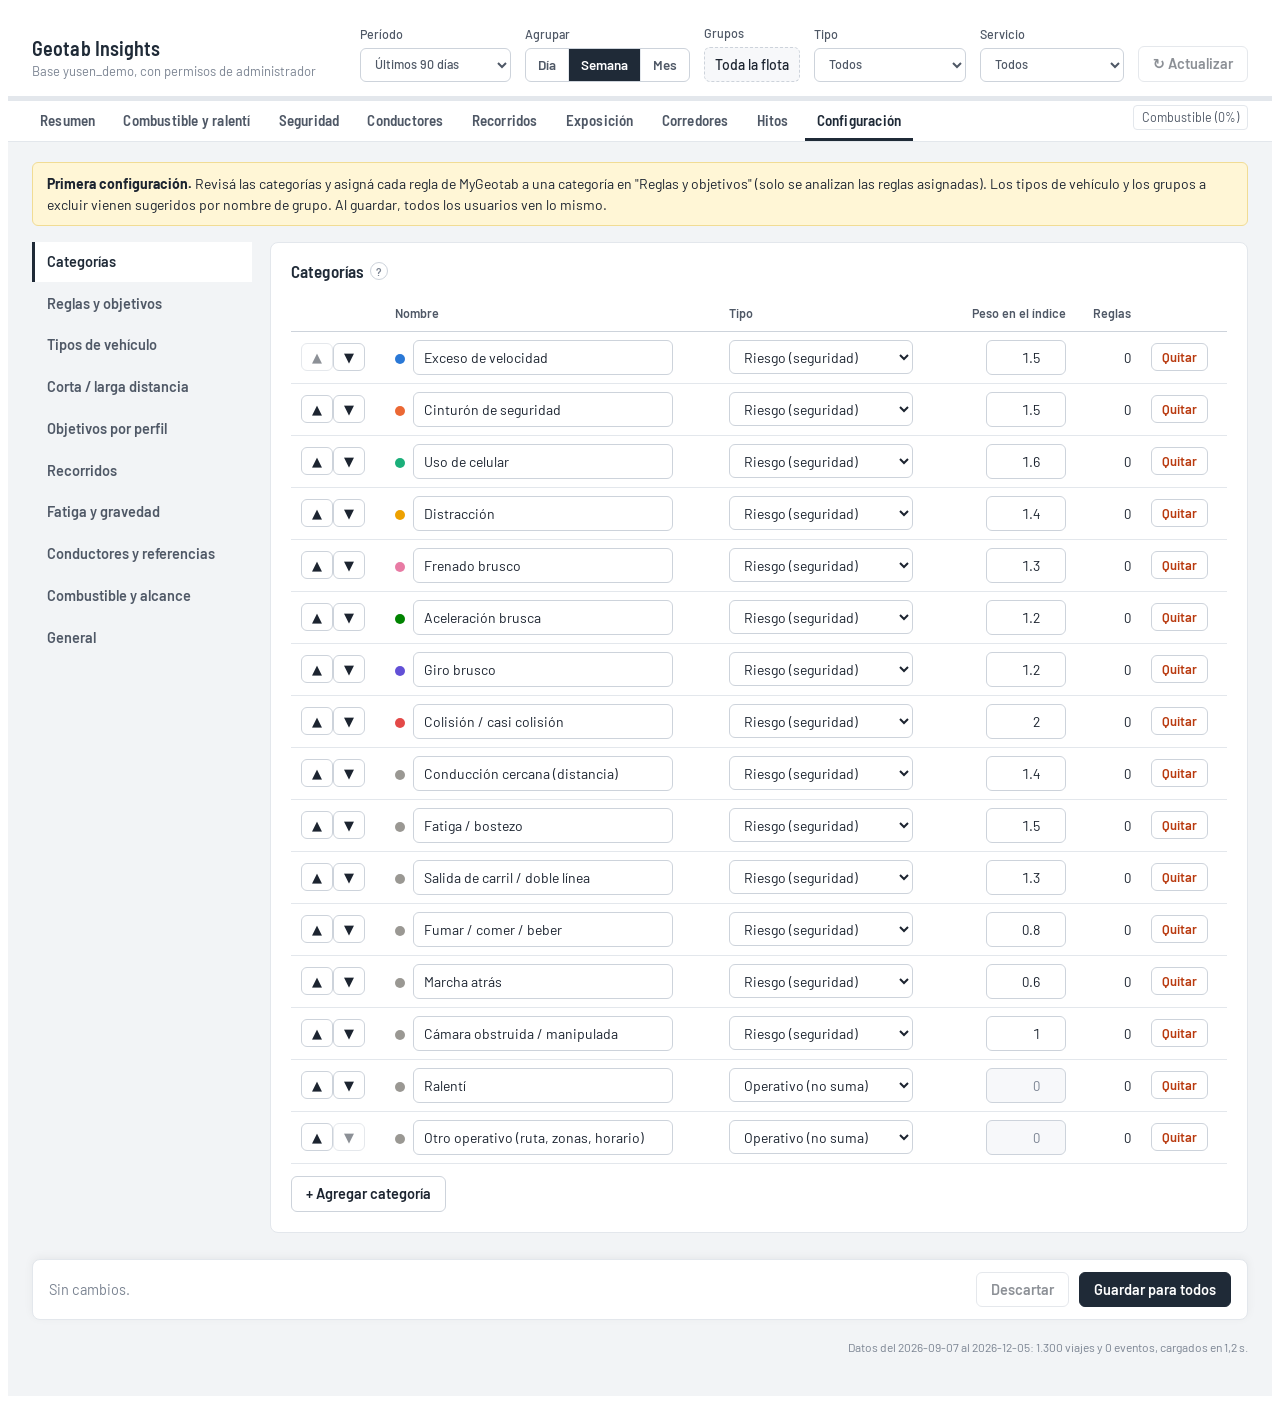
==== commit 9e33ab5e: "Beta: pestaña Corredores (tránsito, velocidad, dispersión, % pesados y riesgo por tramo de ~1 km y h" ====
--- a/dev/index.html
+++ b/dev/index.html
@@ -25,12 +25,14 @@
 <script src="../static/js/core/exposure.js"></script>
 <script src="../static/js/core/riskfactors.js"></script>
 <script src="../static/js/core/hotspots.js"></script>
+<script src="../static/js/core/corridor.js"></script>
 <script src="../static/js/core/benchmark.js"></script>
 <script src="../static/js/ui/components.js?v=3.6.1"></script>
 <script src="../static/js/ui/glossary.js"></script>
 <script src="../static/js/ui/tabs.js?v=3.6.1"></script>
 <script src="../static/js/ui/exposure.js"></script>
 <script src="../static/js/ui/myperf.js"></script>
+<script src="../static/js/ui/corridor.js"></script>
 <script src="../static/js/ui/milestones.js?v=3.6.1"></script>
 <script src="../static/js/ui/config.js?v=3.6.1"></script>
 <script src="../static/js/ui/app.js?v=3.6.1"></script>
--- a/static/style.css
+++ b/static/style.css
@@ -987,3 +987,12 @@
 #gi3-root .subnav { margin: 4px 0 14px; }
 #gi3-root .diag { margin: 6px 0 0; padding-left: 18px; }
 #gi3-root .diag li { margin: 3px 0; }
+#gi3-root .legend-line { display: inline-block; width: 22px; height: 4px; background: #1c5cab; border-radius: 2px; vertical-align: 3px; margin-right: 4px; }
+
+/* Corredores */
+#gi3-root .hour-slider { display: flex; align-items: center; gap: 10px; margin: 0 0 10px; }
+#gi3-root .hour-slider input[type=range] { flex: 1 1 auto; max-width: 420px; }
+#gi3-root .hgrid-legend.row { flex-direction: row; flex-wrap: wrap; gap: 6px 16px; margin-top: 8px; }
+#gi3-root .hgrid.band .hgrid-c { height: 14px; border-radius: 2px; }
+#gi3-root .hgrid.band .hgrid-row { gap: 1px; }
+#gi3-root .hgrid.band { gap: 1px; max-height: 560px; overflow-y: auto; }
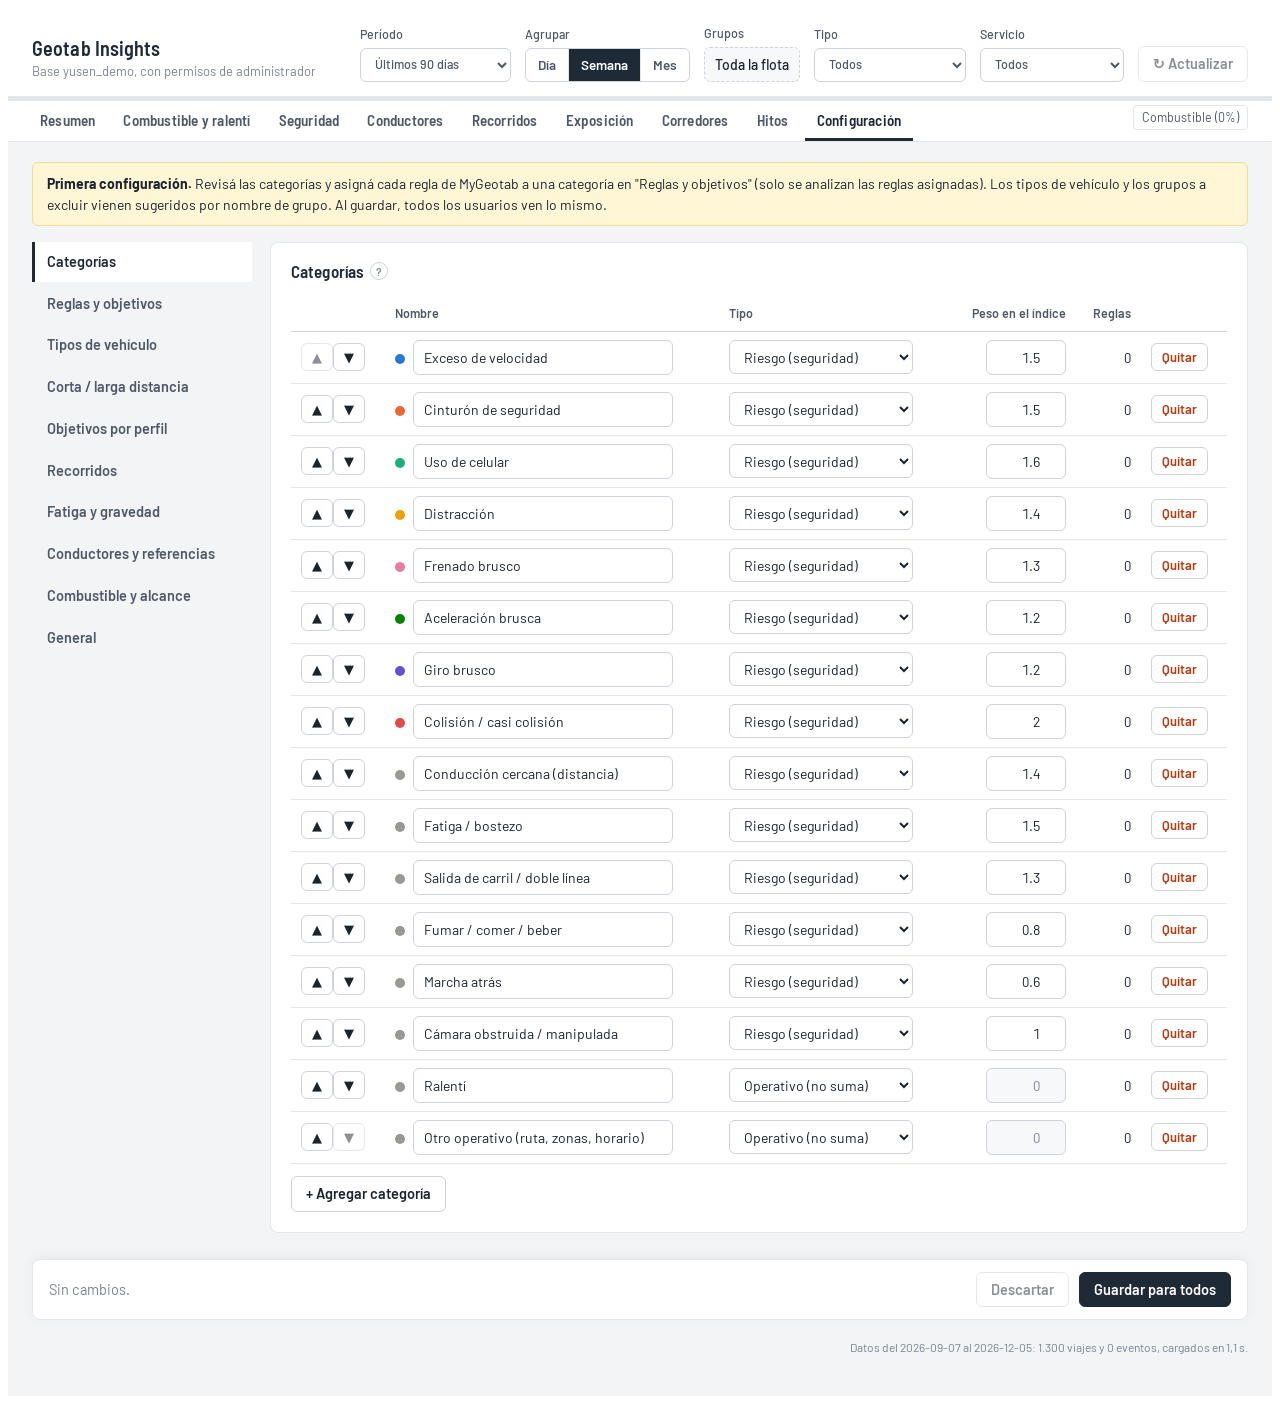
==== commit a2e623a3: "Beta Corredores: geocercas de corredores con nomenclatura propia (COR · ruta · desde → hasta / NUDO " ====
--- a/dev/index.html
+++ b/dev/index.html
@@ -26,12 +26,14 @@
 <script src="../static/js/core/riskfactors.js"></script>
 <script src="../static/js/core/hotspots.js"></script>
 <script src="../static/js/core/corridor.js"></script>
+<script src="../static/js/core/corridorzones.js"></script>
 <script src="../static/js/core/benchmark.js"></script>
 <script src="../static/js/ui/components.js?v=3.6.1"></script>
 <script src="../static/js/ui/glossary.js"></script>
 <script src="../static/js/ui/tabs.js?v=3.6.1"></script>
 <script src="../static/js/ui/exposure.js"></script>
 <script src="../static/js/ui/myperf.js"></script>
+<script src="../static/js/ui/corridorzones.js"></script>
 <script src="../static/js/ui/corridor.js"></script>
 <script src="../static/js/ui/milestones.js?v=3.6.1"></script>
 <script src="../static/js/ui/config.js?v=3.6.1"></script>
--- a/static/style.css
+++ b/static/style.css
@@ -996,3 +996,23 @@
 #gi3-root .hgrid.band .hgrid-c { height: 14px; border-radius: 2px; }
 #gi3-root .hgrid.band .hgrid-row { gap: 1px; }
 #gi3-root .hgrid.band { gap: 1px; max-height: 560px; overflow-y: auto; }
+#gi3-root .conf { display: inline-block; font-size: 11px; line-height: 1; padding: 3px 6px; border-radius: 10px; border: 1px solid var(--rule); color: var(--text-2); white-space: nowrap; vertical-align: 1px; }
+#gi3-root .conf-alta { background: #e6f2ea; border-color: #b9dcc4; color: #0b5a2e; }
+#gi3-root .conf-media { background: #fbf2dc; border-color: #ecd9a6; color: #6e5100; }
+#gi3-root .action-line { cursor: pointer; }
+#gi3-root .action-line:hover { filter: brightness(0.98); }
+#gi3-root .action-line .seg-name { font-size: 14px; }
+#gi3-root .action-line > span:last-child, #gi3-root .diag > span:last-child { color: var(--ink); font-weight: 400; }
+#gi3-root .map.small-map { height: 380px; }
+#gi3-root .zone-list { margin-top: 10px; max-height: 420px; overflow-y: auto; border: 1px solid var(--rule); border-radius: 6px; }
+#gi3-root .zone-row { display: grid; grid-template-columns: 28px minmax(0, 1fr) 70px 70px 70px 90px; gap: 8px; align-items: center; padding: 6px 10px; border-bottom: 1px solid var(--rule); font-size: 13px; cursor: pointer; }
+#gi3-root .zone-row.head { position: sticky; top: 0; background: var(--panel, #fff); font-size: 12px; color: var(--text-2); cursor: default; z-index: 1; }
+#gi3-root .zone-row.on { background: #eef4fc; }
+#gi3-root .zone-row.off { opacity: 0.55; }
+#gi3-root .zone-row .num { text-align: right; font-variant-numeric: tabular-nums; }
+#gi3-root .zone-name { display: flex; align-items: center; gap: 6px; min-width: 0; }
+#gi3-root .zone-name input[type=text] { flex: 1 1 auto; min-width: 0; font: inherit; padding: 4px 6px; border: 1px solid var(--rule); border-radius: 4px; }
+#gi3-root .zprefix { font-weight: 600; color: var(--text-2); white-space: nowrap; }
+#gi3-root .zone-actions { display: flex; flex-wrap: wrap; gap: 10px; align-items: center; margin-top: 12px; }
+#gi3-root .confirm-box { display: flex; flex-wrap: wrap; gap: 8px; align-items: center; padding: 8px 10px; border: 1px solid #ecd9a6; background: #fbf2dc; border-radius: 6px; font-size: 13px; }
+@media (max-width: 720px) { #gi3-root .zone-row { grid-template-columns: 24px minmax(0, 1fr) 60px; } #gi3-root .zone-row > :nth-child(n+5) { display: none; } }
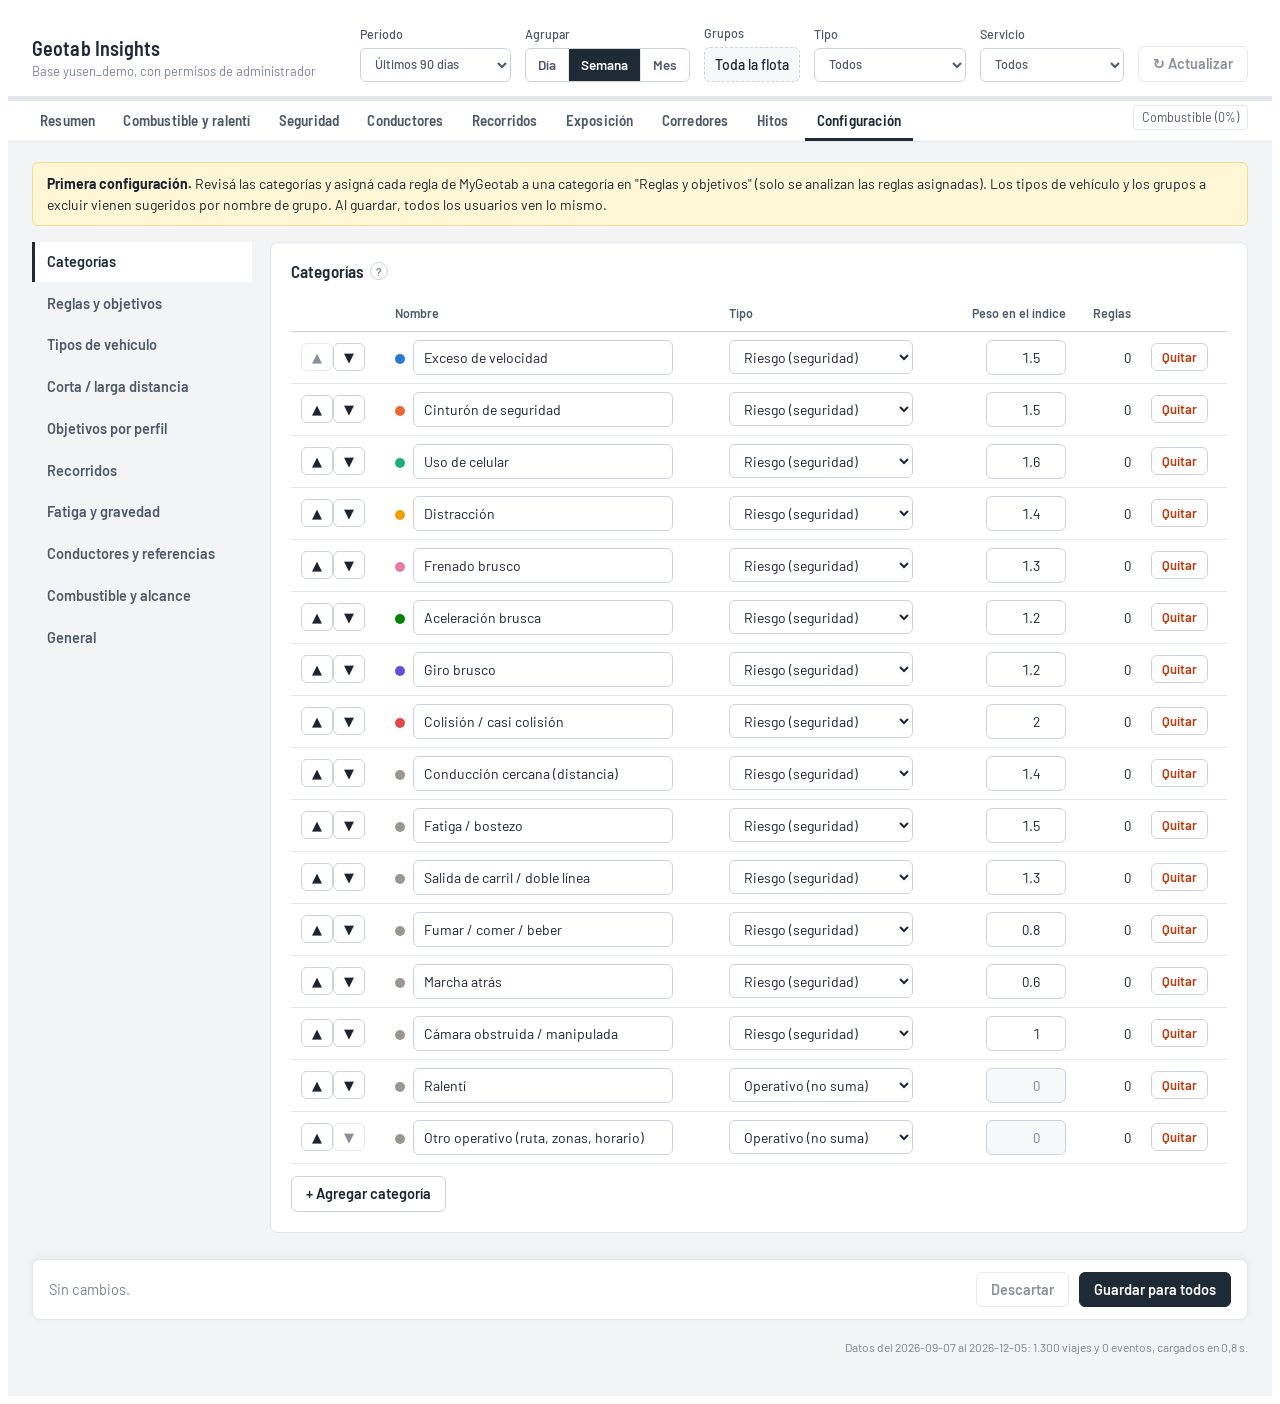
==== commit 6b0fafda: "Beta: Corredores v2. Riesgo del camino separado de la conducta de la flota: interacción (frenadas, a" ====
--- a/dev/index.html
+++ b/dev/index.html
@@ -25,16 +25,14 @@
 <script src="../static/js/core/exposure.js"></script>
 <script src="../static/js/core/riskfactors.js"></script>
 <script src="../static/js/core/hotspots.js"></script>
-<script src="../static/js/core/corridor.js"></script>
-<script src="../static/js/core/corridorzones.js"></script>
+<script src="../static/js/core/roads.js"></script>
 <script src="../static/js/core/benchmark.js"></script>
 <script src="../static/js/ui/components.js?v=3.6.1"></script>
 <script src="../static/js/ui/glossary.js"></script>
 <script src="../static/js/ui/tabs.js?v=3.6.1"></script>
 <script src="../static/js/ui/exposure.js"></script>
 <script src="../static/js/ui/myperf.js"></script>
-<script src="../static/js/ui/corridorzones.js"></script>
-<script src="../static/js/ui/corridor.js"></script>
+<script src="../static/js/ui/roads.js"></script>
 <script src="../static/js/ui/milestones.js?v=3.6.1"></script>
 <script src="../static/js/ui/config.js?v=3.6.1"></script>
 <script src="../static/js/ui/app.js?v=3.6.1"></script>
--- a/static/style.css
+++ b/static/style.css
@@ -1016,3 +1016,36 @@
 #gi3-root .zone-actions { display: flex; flex-wrap: wrap; gap: 10px; align-items: center; margin-top: 12px; }
 #gi3-root .confirm-box { display: flex; flex-wrap: wrap; gap: 8px; align-items: center; padding: 8px 10px; border: 1px solid #ecd9a6; background: #fbf2dc; border-radius: 6px; font-size: 13px; }
 @media (max-width: 720px) { #gi3-root .zone-row { grid-template-columns: 24px minmax(0, 1fr) 60px; } #gi3-root .zone-row > :nth-child(n+5) { display: none; } }
+
+/* Corredores v2 */
+#gi3-root .rd { display: flex; flex-direction: column; gap: 16px; }
+#gi3-root .rd-controls { display: flex; flex-wrap: wrap; gap: 10px 16px; align-items: center; margin-top: 4px; }
+#gi3-root .rd-chips { display: flex; flex-wrap: wrap; gap: 6px; }
+#gi3-root .rd-chip { font: inherit; font-size: 13px; min-height: 36px; padding: 0 12px; border-radius: 18px; border: 1px solid var(--rule); background: #fff; color: var(--ink); cursor: pointer; }
+#gi3-root .rd-chip.on { background: var(--ink); border-color: var(--ink); color: #fff; font-weight: 600; }
+#gi3-root .rd-main { display: flex; flex-wrap: wrap; gap: 16px; align-items: flex-start; }
+#gi3-root .rd-mapbox { flex: 1 1 520px; min-width: 0; background: #fff; border: 1px solid var(--rule); border-radius: 10px; padding: 12px; }
+#gi3-root .rd-map { height: 520px; }
+#gi3-root .rd-legend { display: flex; flex-wrap: wrap; gap: 6px 16px; font-size: 12px; color: var(--text-2); margin-top: 8px; }
+#gi3-root .rd-legend i { display: inline-block; width: 14px; height: 10px; border-radius: 2px; margin-right: 6px; vertical-align: -1px; }
+#gi3-root .rd-side { flex: 1 1 420px; min-width: 0; display: flex; flex-direction: column; gap: 10px; }
+#gi3-root .rd-h2 { margin: 2px 0 0; font-size: 17px; }
+#gi3-root .rd-card { display: flex; gap: 12px; background: #fff; border: 1px solid var(--rule); border-radius: 10px; padding: 14px 16px; }
+#gi3-root .rd-num { flex: 0 0 auto; width: 28px; height: 28px; border-radius: 14px; color: #fff; font-weight: 700; display: flex; align-items: center; justify-content: center; }
+#gi3-root .rd-card-body { flex: 1 1 auto; min-width: 0; display: flex; flex-direction: column; gap: 6px; }
+#gi3-root .rd-card-body p { margin: 0; font-size: 14px; line-height: 1.5; }
+#gi3-root .rd-card-head { display: flex; flex-wrap: wrap; gap: 6px 10px; align-items: center; justify-content: space-between; }
+#gi3-root .rd-card-head h3 { margin: 0; font-size: 15px; }
+#gi3-root .rd-pill { display: inline-block; font-size: 12px; font-weight: 600; padding: 3px 9px; border-radius: 11px; white-space: nowrap; }
+#gi3-root .rd-mk span { display: flex; width: 26px; height: 26px; border-radius: 13px; background: #18212b; color: #fff; font-weight: 700; font-size: 13px; align-items: center; justify-content: center; border: 2px solid #fff; box-shadow: 0 1px 3px rgba(0,0,0,.35); }
+#gi3-root .rd-strip { display: flex; gap: 2px; margin: 8px 0 12px; overflow-x: auto; }
+#gi3-root .rd-seg { flex-basis: 14px; min-width: 14px; height: 34px; border: 0; border-radius: 3px; color: #fff; font: inherit; font-size: 11px; font-weight: 700; cursor: pointer; text-shadow: 0 1px 1px rgba(0,0,0,.35); }
+#gi3-root .rd-seg.on { outline: 3px solid #18212b; outline-offset: 1px; }
+#gi3-root .rd-matrix-wrap { overflow-x: auto; margin-top: 10px; }
+#gi3-root .rd-matrix { width: 100%; border-collapse: separate; border-spacing: 3px; font-size: 13px; min-width: 720px; }
+#gi3-root .rd-matrix th { text-align: left; font-weight: 600; color: var(--text-2); padding: 4px 6px; white-space: nowrap; }
+#gi3-root .rd-matrix tbody th { font-weight: 500; color: var(--ink); max-width: 340px; overflow: hidden; text-overflow: ellipsis; }
+#gi3-root .rd-matrix td { text-align: center; padding: 0; }
+#gi3-root .rd-matrix tr.on th { box-shadow: inset 3px 0 0 #18212b; }
+#gi3-root .rd-matrix tbody tr { cursor: pointer; }
+#gi3-root .rd-cell { display: block; padding: 6px 4px; border-radius: 4px; font-weight: 600; font-variant-numeric: tabular-nums; }
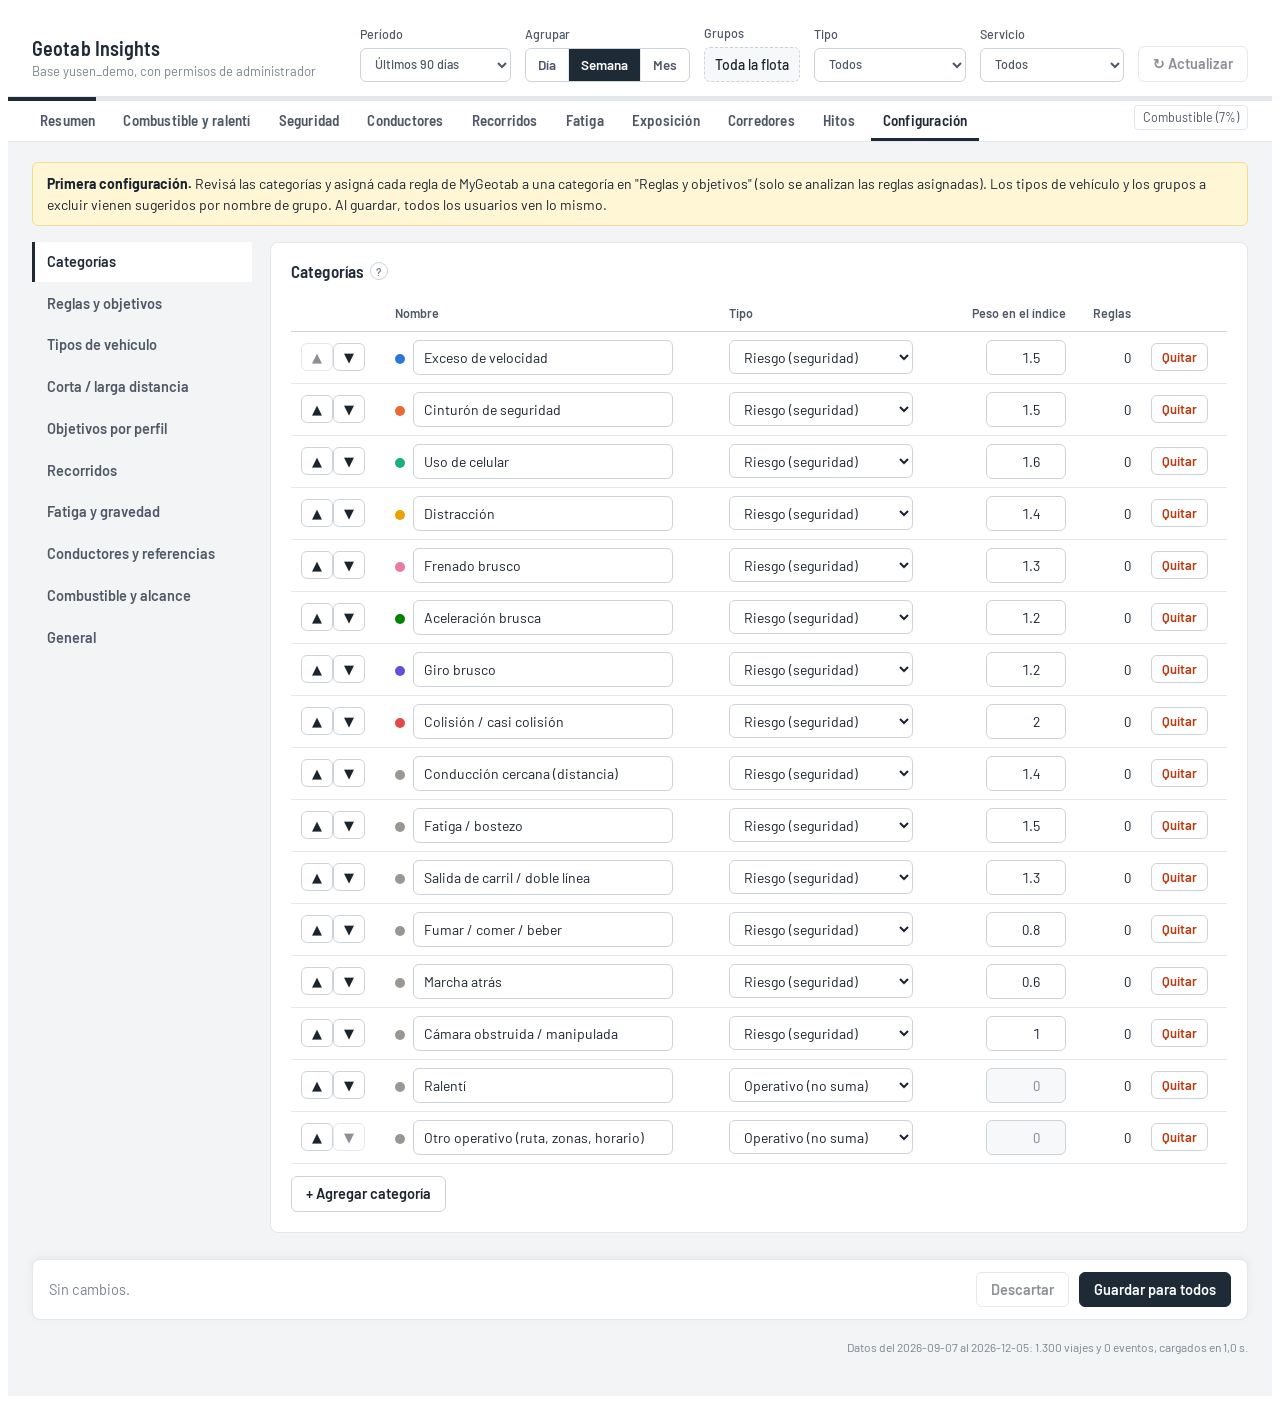
==== commit 69e802db: "Fatiga: pestaña propia con Ahora (jornadas en curso contra los límites), Casos (señales, línea de ti" ====
--- a/dev/index.html
+++ b/dev/index.html
@@ -26,6 +26,7 @@
 <script src="../static/js/core/riskfactors.js"></script>
 <script src="../static/js/core/hotspots.js"></script>
 <script src="../static/js/core/roads.js"></script>
+<script src="../static/js/core/fatigue.js"></script>
 <script src="../static/js/core/benchmark.js"></script>
 <script src="../static/js/ui/components.js?v=3.6.1"></script>
 <script src="../static/js/ui/glossary.js"></script>
@@ -33,6 +34,7 @@
 <script src="../static/js/ui/exposure.js"></script>
 <script src="../static/js/ui/myperf.js"></script>
 <script src="../static/js/ui/roads.js"></script>
+<script src="../static/js/ui/fatigue.js"></script>
 <script src="../static/js/ui/milestones.js?v=3.6.1"></script>
 <script src="../static/js/ui/config.js?v=3.6.1"></script>
 <script src="../static/js/ui/app.js?v=3.6.1"></script>
--- a/static/style.css
+++ b/static/style.css
@@ -1049,3 +1049,78 @@
 #gi3-root .rd-matrix tr.on th { box-shadow: inset 3px 0 0 #18212b; }
 #gi3-root .rd-matrix tbody tr { cursor: pointer; }
 #gi3-root .rd-cell { display: block; padding: 6px 4px; border-radius: 4px; font-weight: 600; font-variant-numeric: tabular-nums; }
+#gi3-root .rd-nd { font-weight: 400; font-size: 12px; color: var(--text-2); }
+#gi3-root .rd-matrix tr.rd-total th { font-weight: 700; }
+#gi3-root .rd-matrix tr.rd-total td, #gi3-root .rd-matrix tr.rd-total th { border-bottom: 2px solid var(--rule); padding-bottom: 6px; }
+#gi3-root .why-cmp { display: flex; flex-wrap: wrap; gap: 8px; align-items: center; margin: 0 0 12px; font-size: 14px; }
+#gi3-root .why-cmp select { font: inherit; padding: 6px 8px; min-height: 36px; border: 1px solid var(--rule); border-radius: 6px; }
+#gi3-root .why-list { margin: 6px 0 10px; padding-left: 20px; display: flex; flex-direction: column; gap: 6px; line-height: 1.5; }
+#gi3-root .tag-warn { display: inline-block; font-size: 11px; font-weight: 600; padding: 1px 6px; border-radius: 8px; background: #fbefd7; color: #6e4a05; margin-left: 4px; }
+
+/* Fatiga */
+#gi3-root .ft-level { display: inline-block; font-size: 12px; font-weight: 700; padding: 1px 8px; border-radius: 10px; }
+#gi3-root .ft-alto { background: var(--bad-soft); color: var(--bad); }
+#gi3-root .ft-medio { background: var(--marking-soft); color: var(--marking-ink); }
+#gi3-root .ft-bajo { background: var(--sunken); color: var(--muted); }
+#gi3-root .ft-sigs { display: inline-flex; flex-wrap: wrap; gap: 4px; }
+#gi3-root .ft-sig { display: inline-block; font-size: 12px; padding: 1px 7px; border-radius: 4px; background: var(--sunken); border: 1px solid var(--rule); color: var(--text); white-space: nowrap; }
+#gi3-root .ft-sig.sm { font-size: 11.5px; }
+#gi3-root .ft-sig.cam { background: var(--bad-soft); border-color: #f1c7b6; color: var(--bad); font-weight: 600; }
+#gi3-root .ft-filters { display: flex; flex-wrap: wrap; gap: 8px; align-items: center; margin-bottom: 10px; }
+#gi3-root .ft-filters input[type=search] { min-width: 200px; }
+#gi3-root .ft-sigfilter { margin-bottom: 6px; }
+#gi3-root .ft-sigfilter .rd-chip { min-height: 32px; }
+#gi3-root .ft-sigfilter .rd-chip.on .muted { color: #cfd6df; }
+#gi3-root .ft-sigfilter .rd-chip:disabled { opacity: .45; cursor: default; }
+#gi3-root .ft-st { font-size: 12.5px; font-weight: 600; }
+#gi3-root .ft-st-detectado { color: var(--bad); }
+#gi3-root .ft-st-revisado, #gi3-root .ft-st-entrevista { color: var(--marking-ink); }
+#gi3-root .ft-st-cerrado { color: var(--good); }
+#gi3-root .ft-now { display: flex; flex-direction: column; gap: 8px; }
+#gi3-root .ft-now-row { display: grid; grid-template-columns: minmax(180px, 1.1fr) minmax(300px, 2.4fr) minmax(160px, 1fr); gap: 16px; align-items: start; padding: 12px 14px; border: 1px solid var(--rule); border-left: 4px solid var(--rule-strong); border-radius: 8px; background: var(--surface); }
+#gi3-root .ft-now-row.rojo { border-left-color: var(--bad); }
+#gi3-root .ft-now-row.amarillo { border-left-color: var(--marking); }
+#gi3-root .ft-now-row.ok { border-left-color: var(--good); }
+#gi3-root .ft-now-who .btn.link { padding: 0; }
+#gi3-root .ft-now-meters { display: grid; grid-template-columns: repeat(3, minmax(0, 1fr)); gap: 12px; }
+#gi3-root .ft-now-sig { display: flex; flex-direction: column; gap: 6px; align-items: flex-start; }
+#gi3-root .ft-live { color: var(--focus); font-weight: 700; }
+#gi3-root .ft-warn { color: var(--marking-ink); }
+#gi3-root .ft-meter-head { display: flex; justify-content: space-between; gap: 6px; font-size: 12.5px; color: var(--text-2); }
+#gi3-root .ft-meter-head b { color: var(--text); font-variant-numeric: tabular-nums; }
+#gi3-root .ft-bar { position: relative; height: 10px; border-radius: 5px; background: var(--sunken); border: 1px solid var(--rule); margin: 4px 0 2px; overflow: hidden; }
+#gi3-root .ft-fill { height: 100%; border-radius: 5px 0 0 5px; }
+#gi3-root .ft-fill.ok { background: var(--good); }
+#gi3-root .ft-fill.amarillo { background: var(--marking); }
+#gi3-root .ft-fill.rojo { background: var(--bad); }
+#gi3-root .ft-bar i { position: absolute; top: 0; bottom: 0; width: 1px; background: rgba(31, 42, 55, .25); }
+#gi3-root .ft-bar i.max { width: 2px; background: var(--ink); }
+#gi3-root .ft-meter-foot { font-size: 11.5px; min-height: 15px; color: var(--muted); }
+#gi3-root .ft-meter-foot.rojo { color: var(--bad); font-weight: 600; }
+#gi3-root .ft-meter-foot.amarillo { color: var(--marking-ink); }
+#gi3-root .ft-case-head { display: flex; flex-wrap: wrap; gap: 10px; align-items: center; margin-bottom: 8px; }
+#gi3-root .ft-case-links { margin-left: auto; display: flex; gap: 6px; flex-wrap: wrap; }
+#gi3-root .ft-why { list-style: none; margin: 0 0 10px; padding: 0; display: flex; flex-direction: column; gap: 4px; font-size: 14px; }
+#gi3-root .ft-why .ft-sig { margin-right: 6px; }
+#gi3-root .ft-tl { border: 1px solid var(--rule); border-radius: 8px; padding: 8px 10px; background: var(--surface); }
+#gi3-root .ft-tl svg { width: 100%; height: auto; display: block; }
+#gi3-root .ft-tl-lab { font-size: 11px; fill: #5b6472; }
+#gi3-root .ft-tl-lab.b { fill: #1f2a37; font-weight: 700; }
+#gi3-root .ft-tl-tick { font-size: 11px; fill: #7b8492; }
+#gi3-root .ft-tl-legend { display: flex; flex-wrap: wrap; gap: 4px 14px; color: var(--text-2); margin-top: 4px; }
+#gi3-root .ft-tl-legend i { display: inline-block; width: 12px; height: 10px; border-radius: 2px; margin-right: 4px; vertical-align: -1px; }
+#gi3-root .ft-tl-legend i.tri { width: 0; height: 0; border-radius: 0; border-left: 6px solid transparent; border-right: 6px solid transparent; border-bottom: 10px solid; background: none; transform: rotate(180deg); }
+#gi3-root .ft-facts { display: grid; grid-template-columns: repeat(auto-fit, minmax(120px, 1fr)); gap: 8px; margin: 12px 0; }
+#gi3-root .ft-facts div { background: var(--sunken); border-radius: 6px; padding: 6px 10px; display: flex; flex-direction: column; }
+#gi3-root .ft-facts span { font-size: 12px; color: var(--muted); }
+#gi3-root .ft-facts b { font-size: 17px; font-variant-numeric: tabular-nums; }
+#gi3-root .ft-facts .bad { background: var(--bad-soft); }
+#gi3-root .ft-facts .bad b { color: var(--bad); }
+#gi3-root .ft-follow h3 { margin: 4px 0 8px; }
+#gi3-root .ft-follow textarea, #gi3-root .ft-follow input, #gi3-root .ft-follow select { width: 100%; }
+#gi3-root .ft-notes { list-style: none; padding: 0; margin: 0 0 8px; display: flex; flex-direction: column; gap: 6px; }
+#gi3-root .ft-notes li { border-left: 3px solid var(--rule-strong); padding: 2px 8px; }
+@media (max-width: 900px) {
+  #gi3-root .ft-now-row { grid-template-columns: 1fr; }
+  #gi3-root .ft-now-meters { grid-template-columns: 1fr; }
+}
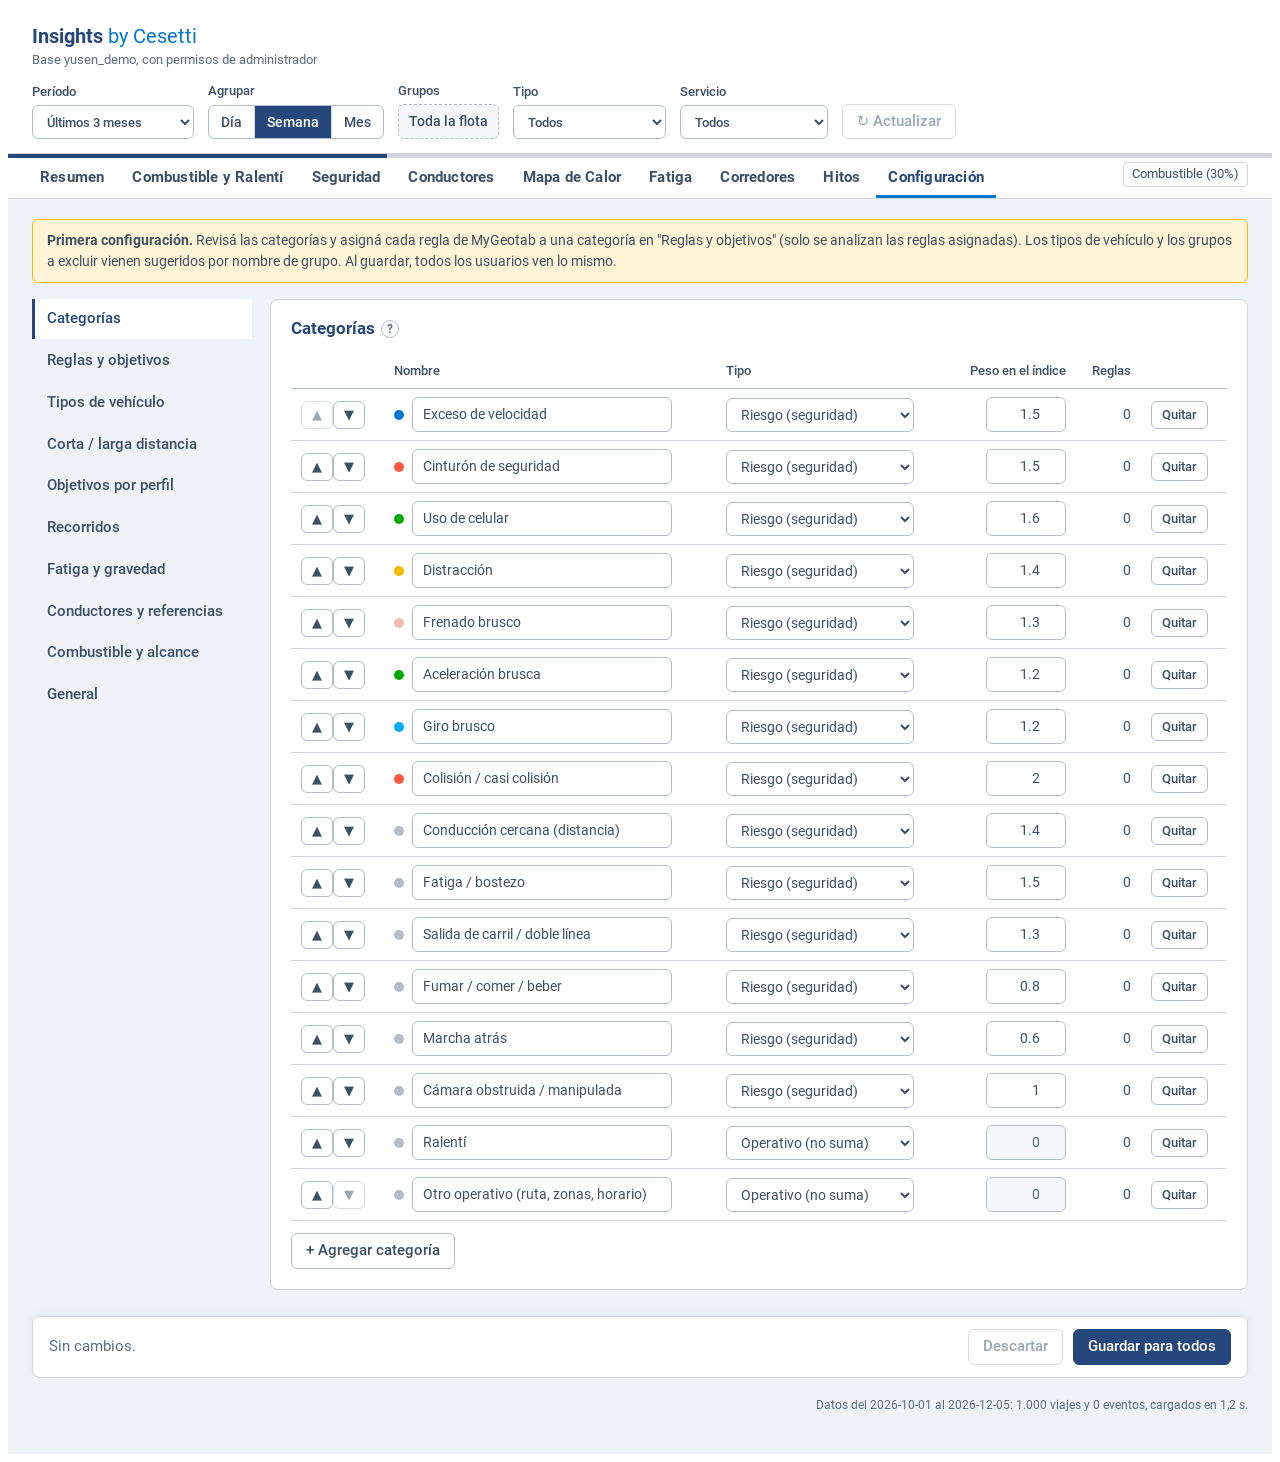
==== commit 1abcd4a2: "Marca: pasa a 'Insights by Cesetti' y aplica la guía de marca de Geotab (Roboto, paleta núcleo y neu" ====
--- a/dev/index.html
+++ b/dev/index.html
@@ -2,7 +2,7 @@
 <html lang="es">
 <head>
 <meta charset="UTF-8" />
-<title>Geotab Insights</title>
+<title>Insights by Cesetti</title>
 <meta name="viewport" content="width=device-width, initial-scale=1" />
 <link rel="stylesheet" href="../static/vendor/leaflet.css">
 <link rel="stylesheet" href="../static/style.css?v=3.6.1">
--- a/static/style.css
+++ b/static/style.css
@@ -616,40 +616,50 @@
    python3 dev/scope_css.py static/style.src.css static/style.css
    (acota todo a #gi3-root para no afectar la página de MyGeotab). */
 
-/* Barlow (SIL OFL), incluida en el repo: no depende de servicios externos. */
-@font-face { font-family: "Barlow"; font-style: normal; font-weight: 400; font-display: swap; src: url("vendor/fonts/barlow-latin-400-normal.woff2") format("woff2"); }
-@font-face { font-family: "Barlow"; font-style: normal; font-weight: 500; font-display: swap; src: url("vendor/fonts/barlow-latin-500-normal.woff2") format("woff2"); }
-@font-face { font-family: "Barlow"; font-style: normal; font-weight: 600; font-display: swap; src: url("vendor/fonts/barlow-latin-600-normal.woff2") format("woff2"); }
-@font-face { font-family: "Barlow"; font-style: normal; font-weight: 700; font-display: swap; src: url("vendor/fonts/barlow-latin-700-normal.woff2") format("woff2"); }
-@font-face { font-family: "Barlow Semi Condensed"; font-style: normal; font-weight: 500; font-display: swap; src: url("vendor/fonts/barlow-semi-condensed-latin-500-normal.woff2") format("woff2"); }
-@font-face { font-family: "Barlow Semi Condensed"; font-style: normal; font-weight: 600; font-display: swap; src: url("vendor/fonts/barlow-semi-condensed-latin-600-normal.woff2") format("woff2"); }
-@font-face { font-family: "Barlow Semi Condensed"; font-style: normal; font-weight: 700; font-display: swap; src: url("vendor/fonts/barlow-semi-condensed-latin-700-normal.woff2") format("woff2"); }
-
+/* Roboto (fuente de la guía de marca de Geotab), incluida en el repo: no depende de servicios externos.
+   Pesos permitidos por la guía: Regular, Medium y Bold (sin Light ni Black). */
+@font-face { font-family: "Roboto"; font-style: normal; font-weight: 400; font-display: swap; src: url("vendor/fonts/roboto-latin-400-normal.woff2") format("woff2"); }
+@font-face { font-family: "Roboto"; font-style: italic; font-weight: 400; font-display: swap; src: url("vendor/fonts/roboto-latin-400-italic.woff2") format("woff2"); }
+@font-face { font-family: "Roboto"; font-style: normal; font-weight: 500; font-display: swap; src: url("vendor/fonts/roboto-latin-500-normal.woff2") format("woff2"); }
+@font-face { font-family: "Roboto"; font-style: normal; font-weight: 700; font-display: swap; src: url("vendor/fonts/roboto-latin-700-normal.woff2") format("woff2"); }
+
+/* Paleta de la guía de marca de Geotab (v1.5):
+   núcleo   Geotab Blue #25477b · Dark Blue #21325e · Innovation Blue #0078d3 · Curve Logic Blue #00aeff
+   neutros  Pale Grey #eff2f7 · Light Grey #d1d6dd · Medium Grey #66788c · Dark Grey #3c5164
+   extendida (solo gráficos, puntos y bandas; NUNCA en texto) verde #00aa00 · amarillo #f9ba00 · rojo #fe5a3f · rosa #edbbb2
+   Texto solo en Geotab Blue, Dark Grey, Innovation Blue o blanco. */
 #gi3-root {
   /* Superficies */
-  --canvas: #f2f4f6;
+  --canvas: #eff2f7;       /* Pale Grey */
   --surface: #ffffff;
-  --sunken: #f7f8fa;
-  --rule: #e3e7ec;
-  --rule-strong: #cdd3db;
+  --sunken: #f5f7fa;       /* tinte de Pale Grey para campos dentro de una tarjeta */
+  --rule: #d1d6dd;         /* Light Grey */
+  --rule-strong: #b3bcc7;  /* tinte de Medium Grey */
   /* Tinta */
-  --ink: #1f2a37;          /* asfalto: títulos, botones primarios */
-  --text: #1c2430;
-  --text-2: #4f5866;
-  --muted: #7b8492;
-  /* Demarcación vial: reservado para hitos */
-  --marking: #f2b705;
-  --marking-ink: #7a5a00;
-  --marking-soft: #fff6d6;
-  /* Estado (siempre con ícono + texto) */
-  --good: #0b7a3e;
-  --good-soft: #e3f4ea;
-  --bad: #b93a0f;
-  --bad-soft: #fdebe3;
-  --flat: #5b6472;
-  --focus: #2a78d6;
-  --display: "Barlow Semi Condensed", "Barlow", system-ui, sans-serif;
-  --sans: "Barlow", system-ui, -apple-system, "Segoe UI", sans-serif;
+  --ink: #25477b;          /* Geotab Blue: títulos, botones primarios */
+  --ink-dark: #21325e;     /* Geotab Dark Blue: fondos oscuros */
+  --text: #3c5164;         /* Dark Grey: texto */
+  --text-2: #3c5164;
+  --muted: #5b6d80;        /* tono de Medium Grey con contraste AA sobre blanco y Pale Grey */
+  --accent: #0078d3;       /* Innovation Blue: acentos y subtítulos */
+  /* Acento (antes amarillo "marca vial"): Innovation Blue */
+  --marking: #0078d3;
+  --marking-ink: #25477b;
+  --marking-soft: #e6f1fb;
+  /* Estado: color solo en rellenos, puntos y bandas; el texto queda en Dark Grey */
+  --good: #00aa00;
+  --good-soft: #e5f6e5;
+  --bad: #fe5a3f;
+  --bad-soft: #ffe8e3;
+  --warn: #f9ba00;
+  --warn-soft: #fff5d6;
+  --good-ink: #3c5164;
+  --bad-ink: #3c5164;
+  --warn-ink: #3c5164;
+  --flat: #66788c;
+  --focus: #0078d3;
+  --display: "Roboto", system-ui, -apple-system, "Segoe UI", sans-serif;
+  --sans: "Roboto", system-ui, -apple-system, "Segoe UI", sans-serif;
 }
 
 #gi3-root {
@@ -666,9 +676,9 @@
 #gi3-root .app { width: 100%; max-width: 100%; min-width: 0; overflow-x: hidden; }
 
 #gi3-root h1, #gi3-root h2, #gi3-root h3, #gi3-root p { margin: 0; }
-#gi3-root h1 { font: 600 20px/1.2 var(--display); color: var(--ink); letter-spacing: .1px; }
-#gi3-root h2 { font: 600 17px/1.25 var(--display); color: var(--ink); letter-spacing: .1px; }
-#gi3-root h3 { font: 600 15px/1.3 var(--display); color: var(--ink); margin: 16px 0 8px; }
+#gi3-root h1 { font: 700 20px/1.2 var(--display); color: var(--ink); }
+#gi3-root h2 { font: 700 17px/1.25 var(--display); color: var(--ink); }
+#gi3-root h3 { font: 500 15px/1.3 var(--display); color: var(--accent); margin: 16px 0 8px; }
 #gi3-root button, #gi3-root select, #gi3-root input, #gi3-root textarea { font: inherit; color: inherit; }
 #gi3-root input, #gi3-root select, #gi3-root textarea {
   border: 1px solid var(--rule-strong); border-radius: 6px; padding: 6px 10px; background: var(--surface);
@@ -681,8 +691,8 @@
 #gi3-root input:disabled, #gi3-root select:disabled { background: var(--sunken); color: var(--muted); }
 #gi3-root .muted { color: var(--muted); }
 #gi3-root .small { font-size: 12.5px; }
-#gi3-root .good { color: var(--good); font-weight: 600; }
-#gi3-root .bad { color: var(--bad); font-weight: 600; }
+#gi3-root .good { color: var(--good-ink); font-weight: 500; }
+#gi3-root .bad { color: var(--bad-ink); font-weight: 500; }
 #gi3-root .num { font-variant-numeric: tabular-nums; }
 
 /* ---------- Estados generales ---------- */
@@ -715,15 +725,15 @@
 }
 #gi3-root .filterbar .fchip { display: inline-flex; align-items: center; gap: 6px; background: var(--surface); border: 1px solid var(--rule-strong); border-radius: 999px; padding: 2px 4px 2px 10px; color: var(--text); }
 #gi3-root .filterbar .fchip button { border: 0; background: none; cursor: pointer; color: var(--muted); padding: 0 6px; font-size: 15px; line-height: 1; }
-#gi3-root .filterbar .fchip button:hover { color: var(--bad); }
+#gi3-root .filterbar .fchip button:hover { color: var(--bad-ink); }
 
 #gi3-root .tabs { display: flex; gap: 4px; padding: 0 20px; background: var(--surface); border-bottom: 1px solid var(--rule); overflow-x: auto; }
 #gi3-root .tabs button {
   border: 0; background: none; padding: 12px 12px 10px; cursor: pointer; color: var(--text-2);
-  font: 600 15px/1 var(--display); letter-spacing: .2px; border-bottom: 3px solid transparent; white-space: nowrap;
+  font: 700 15px/1 var(--display); letter-spacing: .2px; border-bottom: 3px solid transparent; white-space: nowrap;
 }
 #gi3-root .tabs button:hover { color: var(--ink); }
-#gi3-root .tabs button.on { color: var(--ink); border-bottom-color: var(--ink); }
+#gi3-root .tabs button.on { color: var(--ink); border-bottom-color: var(--accent); }
 
 #gi3-root .gi-main { padding: 20px 24px 40px; width: 100%; max-width: 100%; min-width: 0; }
 #gi3-root .foot { margin-top: 18px; color: var(--muted); font-size: 12px; text-align: right; }
@@ -744,11 +754,11 @@
 #gi3-root .hint { position: relative; display: inline-flex; }
 #gi3-root .hint > button {
   width: 18px; height: 18px; border-radius: 50%; border: 1px solid var(--rule-strong); background: var(--surface);
-  color: var(--muted); font: 600 11px/1 var(--sans); cursor: help; padding: 0; display: inline-flex; align-items: center; justify-content: center;
+  color: var(--muted); font: 700 12px/1 var(--sans); cursor: help; padding: 0; display: inline-flex; align-items: center; justify-content: center;
 }
 #gi3-root .hint > .hint-body {
   display: none; position: absolute; z-index: 60; top: 24px; left: -8px; width: 300px; padding: 10px 12px;
-  background: var(--ink); color: #f4f6f8; border-radius: 6px; font: 400 13px/1.45 var(--sans); letter-spacing: 0; text-transform: none;
+  background: var(--ink); color: #3c5164; border-radius: 6px; font: 400 13px/1.45 var(--sans); letter-spacing: 0; text-transform: none;
   box-shadow: 0 8px 24px rgba(16, 24, 40, .18);
 }
 #gi3-root .hint:hover > .hint-body, #gi3-root .hint > button:focus + .hint-body { display: block; }
@@ -756,11 +766,11 @@
 #gi3-root .th-hint { display: inline-flex; margin-left: 4px; vertical-align: 1px; }
 #gi3-root .th-hint > button {
   width: 15px; height: 15px; border-radius: 50%; border: 1px solid var(--rule-strong); background: var(--surface);
-  color: var(--muted); font: 600 10px/1 var(--sans); cursor: help; padding: 0; display: inline-flex; align-items: center; justify-content: center;
+  color: var(--muted); font: 700 12px/1 var(--sans); cursor: help; padding: 0; display: inline-flex; align-items: center; justify-content: center;
 }
 #gi3-root .th-hint > button:hover, #gi3-root .th-hint > button:focus { border-color: var(--ink); color: var(--ink); }
 #gi3-root .th-hint-body {
-  position: fixed; z-index: 20000; width: 320px; padding: 10px 12px; background: var(--ink); color: #f4f6f8; border-radius: 6px;
+  position: fixed; z-index: 20000; width: 320px; padding: 10px 12px; background: var(--ink); color: #3c5164; border-radius: 6px;
   font: 400 13px/1.45 var(--sans); letter-spacing: 0; text-transform: none; text-align: left; white-space: normal; pointer-events: none;
   box-shadow: 0 8px 24px rgba(16, 24, 40, .18);
 }
@@ -773,7 +783,7 @@
 #gi3-root .readout { padding: 14px 18px 14px; border-left: 1px solid var(--rule); min-width: 0; }
 #gi3-root .readout:first-child { border-left: 0; }
 #gi3-root .readout-label { display: flex; align-items: center; gap: 6px; color: var(--text-2); font-size: 13.5px; font-weight: 500; }
-#gi3-root .readout-value { font: 600 30px/1.1 var(--display); color: var(--ink); margin-top: 6px; font-variant-numeric: tabular-nums; white-space: nowrap; }
+#gi3-root .readout-value { font: 700 30px/1.1 var(--display); color: var(--ink); margin-top: 6px; font-variant-numeric: tabular-nums; white-space: nowrap; }
 #gi3-root .readout-value .unit { font: 500 14px/1 var(--sans); color: var(--text-2); margin-left: 4px; }
 #gi3-root .readout-foot { margin-top: 6px; font-size: 13px; color: var(--text-2); display: flex; flex-wrap: wrap; gap: 4px 8px; align-items: center; }
 #gi3-root .readout.accent { background: var(--sunken); }
@@ -781,34 +791,34 @@
 #gi3-root .readouts.inset { margin-bottom: 14px; }
 
 /* Variación: flecha + número + palabra, nunca solo color */
-#gi3-root .delta { display: inline-flex; align-items: center; gap: 4px; font-size: 13px; font-weight: 600; white-space: nowrap; border-radius: 4px; padding: 1px 6px; }
-#gi3-root .delta.good { color: var(--good); background: var(--good-soft); }
-#gi3-root .delta.bad { color: var(--bad); background: var(--bad-soft); }
+#gi3-root .delta { display: inline-flex; align-items: center; gap: 4px; font-size: 13px; font-weight: 500; white-space: nowrap; border-radius: 4px; padding: 1px 6px; }
+#gi3-root .delta.good { color: var(--good-ink); background: var(--good-soft); }
+#gi3-root .delta.bad { color: var(--bad-ink); background: var(--bad-soft); }
 #gi3-root .delta.flat { color: var(--flat); background: var(--sunken); }
 
 #gi3-root .verdict-line {
   display: flex; gap: 12px; align-items: flex-start; padding: 12px 16px; border-radius: 6px; margin-bottom: 14px;
   font-size: 15px; line-height: 1.45; background: var(--sunken); border-left: 4px solid var(--flat);
 }
-#gi3-root .verdict-line.good { background: var(--good-soft); border-left-color: var(--good); }
-#gi3-root .verdict-line.bad { background: var(--bad-soft); border-left-color: var(--bad); }
+#gi3-root .verdict-line.good { background: var(--good-soft); border-left-color: var(--good-ink); }
+#gi3-root .verdict-line.bad { background: var(--bad-soft); border-left-color: var(--bad-ink); }
 #gi3-root .verdict-line b { font-weight: 700; }
 #gi3-root .verdict-line .vtag { font: 700 13px/1.6 var(--display); letter-spacing: .3px; white-space: nowrap; }
-#gi3-root .verdict-line.good .vtag { color: var(--good); }
-#gi3-root .verdict-line.bad .vtag { color: var(--bad); }
+#gi3-root .verdict-line.good .vtag { color: var(--good-ink); }
+#gi3-root .verdict-line.bad .vtag { color: var(--bad-ink); }
 
 /* ---------- Controles ---------- */
-#gi3-root .btn { border: 1px solid var(--rule-strong); background: var(--surface); padding: 6px 14px; min-height: 34px; border-radius: 6px; cursor: pointer; font-weight: 600; color: var(--text); }
+#gi3-root .btn { border: 1px solid var(--rule-strong); background: var(--surface); padding: 6px 14px; min-height: 34px; border-radius: 6px; cursor: pointer; font-weight: 500; color: var(--text); }
 #gi3-root .btn:hover:not(:disabled) { border-color: var(--ink); }
 #gi3-root .btn:disabled { opacity: .5; cursor: default; }
 #gi3-root .btn.primary { background: var(--ink); color: #fff; border-color: var(--ink); }
-#gi3-root .btn.primary:hover:not(:disabled) { background: #2d3b4c; }
+#gi3-root .btn.primary:hover:not(:disabled) { background: var(--ink-dark); border-color: var(--ink-dark); }
 #gi3-root .btn.small { padding: 3px 10px; min-height: 28px; font-size: 13px; }
-#gi3-root .btn.danger { color: var(--bad); }
+#gi3-root .btn.danger { color: var(--bad-ink); }
 #gi3-root .btn.ghost { border-color: transparent; background: none; }
 #gi3-root .btn.link { border: 0; background: none; color: var(--ink); padding: 4px 0; min-height: 0; text-decoration: underline; text-underline-offset: 3px; }
 #gi3-root .seg { display: inline-flex; border: 1px solid var(--rule-strong); border-radius: 6px; overflow: hidden; background: var(--surface); }
-#gi3-root .seg button { border: 0; background: none; padding: 6px 12px; min-height: 32px; cursor: pointer; font-size: 13.5px; color: var(--text-2); font-weight: 600; }
+#gi3-root .seg button { border: 0; background: none; padding: 6px 12px; min-height: 32px; cursor: pointer; font-size: 13.5px; color: var(--text-2); font-weight: 500; }
 #gi3-root .seg button + button { border-left: 1px solid var(--rule); }
 #gi3-root .seg button.on { background: var(--ink); color: #fff; }
 #gi3-root .inline { display: inline-flex; align-items: center; gap: 6px; font-size: 13.5px; }
@@ -817,9 +827,9 @@
 #gi3-root .toolbar { display: flex; flex-wrap: wrap; gap: 10px; align-items: center; margin-bottom: 12px; }
 #gi3-root .toolbar input:not([type]) { min-width: 240px; }
 
-#gi3-root .info { padding: 10px 14px; border-radius: 6px; background: #eef4fb; border: 1px solid #cfe0f5; margin-bottom: 16px; font-size: 14px; }
-#gi3-root .info.warn { background: var(--marking-soft); border-color: #f1dc94; }
-#gi3-root .info.error { background: var(--bad-soft); border-color: #f3c3ae; color: var(--bad); }
+#gi3-root .info { padding: 10px 14px; border-radius: 6px; background: #e6f1fb; border: 1px solid #cce4f6; margin-bottom: 16px; font-size: 14px; }
+#gi3-root .info.warn { background: var(--warn-soft); border-color: var(--warn); }
+#gi3-root .info.error { background: var(--bad-soft); border-color: #edbbb2; color: var(--bad-ink); }
 
 #gi3-root .progress { position: relative; height: 4px; background: var(--rule); }
 #gi3-root .progress .bar { position: absolute; inset: 0 auto 0 0; background: var(--ink); transition: width .3s; }
@@ -829,7 +839,7 @@
 #gi3-root .table-wrap { overflow-x: auto; }
 #gi3-root .tbl { width: 100%; border-collapse: collapse; font-size: 14px; }
 #gi3-root .tbl th {
-  text-align: left; font-size: 12.5px; color: var(--text-2); font-weight: 600; padding: 8px 10px;
+  text-align: left; font-size: 12.5px; color: var(--text-2); font-weight: 500; padding: 8px 10px;
   border-bottom: 1px solid var(--rule-strong); cursor: pointer; white-space: nowrap; user-select: none;
 }
 #gi3-root .tbl th:hover { color: var(--ink); }
@@ -838,14 +848,14 @@
 #gi3-root .tbl .num { text-align: right; white-space: nowrap; }
 #gi3-root .tbl tr.clickable { cursor: pointer; }
 #gi3-root .tbl tr.clickable:hover td { background: var(--sunken); }
-#gi3-root .tbl tr.clickable td:first-child { font-weight: 600; color: var(--ink); }
+#gi3-root .tbl tr.clickable td:first-child { font-weight: 500; color: var(--ink); }
 #gi3-root .tbl tr.muted-row td { color: var(--muted); }
 #gi3-root .tbl tr.selected td { background: var(--marking-soft); }
 #gi3-root .filterbar.inset { border: 1px solid var(--rule); border-radius: 6px; padding: 8px 12px; margin-bottom: 12px; }
 #gi3-root .tbl select { max-width: 260px; }
 #gi3-root .dot { display: inline-block; width: 10px; height: 10px; border-radius: 2px; margin-right: 8px; vertical-align: -1px; }
-#gi3-root .tag { font-size: 11.5px; background: var(--sunken); border: 1px solid var(--rule); color: var(--text-2); padding: 0 6px; border-radius: 4px; margin-left: 6px; }
-#gi3-root .flag { display: inline-block; font-size: 12px; font-weight: 600; padding: 0 6px; border-radius: 4px; margin-right: 4px; background: var(--bad-soft); color: var(--bad); }
+#gi3-root .tag { font-size: 12px; background: var(--sunken); border: 1px solid var(--rule); color: var(--text-2); padding: 0 6px; border-radius: 4px; margin-left: 6px; }
+#gi3-root .flag { display: inline-block; font-size: 12px; font-weight: 500; padding: 0 6px; border-radius: 4px; margin-right: 4px; background: var(--bad-soft); color: var(--bad-ink); }
 
 #gi3-root .chart { position: relative; width: 100%; min-width: 0; }
 
@@ -854,10 +864,10 @@
 #gi3-root .finding { display: grid; grid-template-columns: 22px minmax(0, 1fr); gap: 2px 10px; padding: 12px 0; border-top: 1px solid var(--rule); }
 #gi3-root .finding:first-child { border-top: 0; padding-top: 2px; }
 #gi3-root .finding .ficon { grid-row: span 3; font: 700 15px/1.4 var(--display); text-align: center; border-radius: 4px; height: 22px; }
-#gi3-root .finding.oportunidad .ficon { background: var(--bad-soft); color: var(--bad); }
-#gi3-root .finding.logro .ficon { background: var(--good-soft); color: var(--good); }
+#gi3-root .finding.oportunidad .ficon { background: var(--bad-soft); color: var(--bad-ink); }
+#gi3-root .finding.logro .ficon { background: var(--good-soft); color: var(--good-ink); }
 #gi3-root .finding.dato .ficon { background: var(--sunken); color: var(--flat); }
-#gi3-root .finding-title { font-weight: 600; color: var(--ink); font-size: 15px; line-height: 1.35; }
+#gi3-root .finding-title { font-weight: 500; color: var(--ink); font-size: 15px; line-height: 1.35; }
 #gi3-root .finding-text { font-size: 13.5px; color: var(--text-2); }
 #gi3-root .finding .btn.link { justify-self: start; font-size: 13.5px; }
 
@@ -870,7 +880,7 @@
 
 /* ---------- Formularios ---------- */
 #gi3-root .form { display: flex; flex-direction: column; gap: 14px; }
-#gi3-root .form label:not(.inline):not(.check), #gi3-root .form .field { display: flex; flex-direction: column; gap: 5px; font-weight: 600; font-size: 14px; }
+#gi3-root .form label:not(.inline):not(.check), #gi3-root .form .field { display: flex; flex-direction: column; gap: 5px; font-weight: 500; font-size: 14px; }
 #gi3-root .form label input, #gi3-root .form label select, #gi3-root .form label textarea { font-weight: 400; }
 #gi3-root .form.two-col { display: grid; grid-template-columns: repeat(auto-fit, minmax(280px, 1fr)); gap: 14px 24px; }
 #gi3-root .form-actions { display: flex; justify-content: flex-end; gap: 8px; }
@@ -891,18 +901,18 @@
 #gi3-root .config-layout { display: grid; grid-template-columns: 220px minmax(0, 1fr); gap: 18px; align-items: start; }
 @media (max-width: 800px) { #gi3-root .config-layout { grid-template-columns: minmax(0, 1fr); } }
 #gi3-root .config-nav { display: flex; flex-direction: column; gap: 2px; position: sticky; top: 10px; }
-#gi3-root .config-nav button { text-align: left; border: 0; border-left: 3px solid transparent; background: none; padding: 9px 12px; cursor: pointer; color: var(--text-2); font-weight: 600; }
+#gi3-root .config-nav button { text-align: left; border: 0; border-left: 3px solid transparent; background: none; padding: 9px 12px; cursor: pointer; color: var(--text-2); font-weight: 500; }
 #gi3-root .config-nav button.on { color: var(--ink); border-left-color: var(--ink); background: var(--surface); }
 #gi3-root .savebar { position: sticky; bottom: 0; display: flex; gap: 10px; justify-content: flex-end; align-items: center; padding: 12px 16px; background: var(--surface); border: 1px solid var(--rule); border-radius: 8px; box-shadow: 0 -2px 10px rgba(0, 0, 0, .05); margin-top: 8px; }
 #gi3-root .savebar.dirty { border-color: var(--marking); }
-#gi3-root .savebar .msg.ok { color: var(--good); font-weight: 600; }
-#gi3-root .savebar .msg.error { color: var(--bad); font-weight: 600; }
+#gi3-root .savebar .msg.ok { color: var(--good-ink); font-weight: 500; }
+#gi3-root .savebar .msg.error { color: var(--bad-ink); font-weight: 500; }
 #gi3-root .savebar > span { margin-right: auto; }
 #gi3-root .type-row { display: flex; gap: 12px; padding: 12px 0; border-bottom: 1px solid var(--rule); }
 #gi3-root .type-order { display: flex; flex-direction: column; gap: 4px; }
 #gi3-root .type-main { flex: 1; display: flex; flex-direction: column; gap: 8px; min-width: 0; }
 #gi3-root .type-line { display: flex; flex-wrap: wrap; gap: 12px; align-items: center; }
-#gi3-root .type-name { font-weight: 600; width: 220px; }
+#gi3-root .type-name { font-weight: 500; width: 220px; }
 #gi3-root .weights { display: grid; grid-template-columns: repeat(auto-fill, minmax(280px, 1fr)); gap: 8px 24px; }
 #gi3-root .weight { display: flex; justify-content: space-between; align-items: center; padding: 4px 0; border-bottom: 1px dashed var(--rule); }
 
@@ -910,7 +920,7 @@
 #gi3-root .milestone { border: 1px solid var(--rule); border-left: 4px solid var(--marking); border-radius: 6px; padding: 16px 18px; margin-bottom: 16px; }
 #gi3-root .ms-head { display: flex; justify-content: space-between; gap: 16px; flex-wrap: wrap; margin-bottom: 12px; }
 #gi3-root .ms-head p { margin-top: 4px; }
-#gi3-root .ms-date { color: var(--marking-ink); font-weight: 600; font-size: 13.5px; }
+#gi3-root .ms-date { color: var(--marking-ink); font-weight: 500; font-size: 13.5px; }
 #gi3-root .ms-actions { display: flex; gap: 6px; }
 
 /* ---------- Selector de categorías ---------- */
@@ -921,7 +931,7 @@
   font-size: 13.5px; cursor: pointer; color: var(--muted); display: inline-flex; align-items: center; user-select: none; min-height: 30px;
 }
 #gi3-root .catchip .dot { opacity: .3; border-radius: 50%; margin-right: 6px; }
-#gi3-root .catchip.on { color: var(--text); border-color: var(--text-2); font-weight: 600; }
+#gi3-root .catchip.on { color: var(--text); border-color: var(--text-2); font-weight: 500; }
 #gi3-root .catchip.on .dot { opacity: 1; }
 #gi3-root .catchip:hover { border-color: var(--ink); }
 
@@ -940,7 +950,7 @@
 #gi3-root .catmix { display: inline-flex; flex-wrap: wrap; gap: 4px 12px; align-items: center; }
 #gi3-root .catmix-i { white-space: nowrap; font-size: 13px; }
 #gi3-root .catmix-i .dot { width: 8px; height: 8px; border-radius: 50%; margin-right: 5px; }
-#gi3-root .catmix-i b { font-variant-numeric: tabular-nums; font-weight: 600; }
+#gi3-root .catmix-i b { font-variant-numeric: tabular-nums; font-weight: 500; }
 
 /* Texto que se comporta como enlace dentro de una fila clickeable */
 #gi3-root .tbl tr.clickable .linkish { text-decoration: underline; text-decoration-color: var(--rule); text-underline-offset: 3px; }
@@ -955,9 +965,9 @@
 #gi3-root .contrib-fill { display: block; height: 100%; border-radius: 4px; }
 #gi3-root .contrib-fill.bad { background: var(--bad); }
 #gi3-root .contrib-fill.good { background: var(--good); }
-#gi3-root .contrib-v { min-width: 48px; text-align: right; font-variant-numeric: tabular-nums; font-weight: 600; }
-#gi3-root .contrib-v.bad { color: var(--bad); }
-#gi3-root .contrib-v.good { color: var(--good); }
+#gi3-root .contrib-v { min-width: 48px; text-align: right; font-variant-numeric: tabular-nums; font-weight: 500; }
+#gi3-root .contrib-v.bad { color: var(--bad-ink); }
+#gi3-root .contrib-v.good { color: var(--good-ink); }
 #gi3-root .why-block { margin-bottom: 18px; }
 
 /* Exposición: matriz día × hora */
@@ -965,7 +975,7 @@
 #gi3-root .hgrid { flex: 1 1 560px; min-width: 0; display: flex; flex-direction: column; gap: 2px; }
 #gi3-root .hgrid-row { display: grid; grid-template-columns: 38px repeat(24, minmax(0, 1fr)); gap: 2px; align-items: center; }
 #gi3-root .hgrid-day { font-size: 12px; color: var(--text-2); }
-#gi3-root .hgrid-h { font-size: 11px; color: var(--text-2); text-align: left; font-variant-numeric: tabular-nums; }
+#gi3-root .hgrid-h { font-size: 12px; color: var(--text-2); text-align: left; font-variant-numeric: tabular-nums; }
 #gi3-root .hgrid-c { height: 26px; border-radius: 3px; cursor: default; outline: 1px solid transparent; }
 #gi3-root .hgrid-c.nodata { outline-color: var(--rule); }
 #gi3-root .hgrid-c.on { outline: 2px solid var(--ink); outline-offset: 0; }
@@ -975,19 +985,19 @@
 #gi3-root .hgrid-legend .sw { display: inline-block; width: 14px; height: 14px; border-radius: 3px; margin-right: 8px; vertical-align: -2px; border: 1px solid var(--rule); }
 /* Velocidad por franja */
 #gi3-root .spd { display: inline-block; min-width: 38px; padding: 2px 6px; border-radius: 4px; font-variant-numeric: tabular-nums; }
-#gi3-root .tag.expo-alta { background: var(--bad-soft); color: var(--bad); }
+#gi3-root .tag.expo-alta { background: var(--bad-soft); color: var(--bad-ink); }
 #gi3-root .tag.expo-media { background: var(--canvas); color: var(--text-2); }
-#gi3-root .tag.expo-baja { background: var(--good-soft); color: var(--good); }
+#gi3-root .tag.expo-baja { background: var(--good-soft); color: var(--good-ink); }
 
 /* Puntos calientes */
 #gi3-root .hotspots { margin-top: 16px; }
 #gi3-root .hotspots-head { display: flex; align-items: center; justify-content: space-between; gap: 12px; flex-wrap: wrap; }
-#gi3-root .leaflet-tooltip.spot-label { background: #b02f2e; color: #fff; border: 0; border-radius: 10px; padding: 0 6px; font-weight: 700; box-shadow: none; }
+#gi3-root .leaflet-tooltip.spot-label { background: #fe5a3f; color: #fff; border: 0; border-radius: 10px; padding: 0 6px; font-weight: 700; box-shadow: none; }
 #gi3-root .leaflet-tooltip.spot-label::before { display: none; }
 #gi3-root .subnav { margin: 4px 0 14px; }
 #gi3-root .diag { margin: 6px 0 0; padding-left: 18px; }
 #gi3-root .diag li { margin: 3px 0; }
-#gi3-root .legend-line { display: inline-block; width: 22px; height: 4px; background: #1c5cab; border-radius: 2px; vertical-align: 3px; margin-right: 4px; }
+#gi3-root .legend-line { display: inline-block; width: 22px; height: 4px; background: #25477b; border-radius: 2px; vertical-align: 3px; margin-right: 4px; }
 
 /* Corredores */
 #gi3-root .hour-slider { display: flex; align-items: center; gap: 10px; margin: 0 0 10px; }
@@ -996,9 +1006,9 @@
 #gi3-root .hgrid.band .hgrid-c { height: 14px; border-radius: 2px; }
 #gi3-root .hgrid.band .hgrid-row { gap: 1px; }
 #gi3-root .hgrid.band { gap: 1px; max-height: 560px; overflow-y: auto; }
-#gi3-root .conf { display: inline-block; font-size: 11px; line-height: 1; padding: 3px 6px; border-radius: 10px; border: 1px solid var(--rule); color: var(--text-2); white-space: nowrap; vertical-align: 1px; }
-#gi3-root .conf-alta { background: #e6f2ea; border-color: #b9dcc4; color: #0b5a2e; }
-#gi3-root .conf-media { background: #fbf2dc; border-color: #ecd9a6; color: #6e5100; }
+#gi3-root .conf { display: inline-block; font-size: 12px; line-height: 1; padding: 3px 6px; border-radius: 10px; border: 1px solid var(--rule); color: var(--text-2); white-space: nowrap; vertical-align: 1px; }
+#gi3-root .conf-alta { background: #e5f6e5; border-color: #b3e6b3; color: #3c5164; }
+#gi3-root .conf-media { background: #fff5d6; border-color: #fcd566; color: #3c5164; }
 #gi3-root .action-line { cursor: pointer; }
 #gi3-root .action-line:hover { filter: brightness(0.98); }
 #gi3-root .action-line .seg-name { font-size: 14px; }
@@ -1007,14 +1017,14 @@
 #gi3-root .zone-list { margin-top: 10px; max-height: 420px; overflow-y: auto; border: 1px solid var(--rule); border-radius: 6px; }
 #gi3-root .zone-row { display: grid; grid-template-columns: 28px minmax(0, 1fr) 70px 70px 70px 90px; gap: 8px; align-items: center; padding: 6px 10px; border-bottom: 1px solid var(--rule); font-size: 13px; cursor: pointer; }
 #gi3-root .zone-row.head { position: sticky; top: 0; background: var(--panel, #fff); font-size: 12px; color: var(--text-2); cursor: default; z-index: 1; }
-#gi3-root .zone-row.on { background: #eef4fc; }
+#gi3-root .zone-row.on { background: #e6f1fb; }
 #gi3-root .zone-row.off { opacity: 0.55; }
 #gi3-root .zone-row .num { text-align: right; font-variant-numeric: tabular-nums; }
 #gi3-root .zone-name { display: flex; align-items: center; gap: 6px; min-width: 0; }
 #gi3-root .zone-name input[type=text] { flex: 1 1 auto; min-width: 0; font: inherit; padding: 4px 6px; border: 1px solid var(--rule); border-radius: 4px; }
-#gi3-root .zprefix { font-weight: 600; color: var(--text-2); white-space: nowrap; }
+#gi3-root .zprefix { font-weight: 500; color: var(--text-2); white-space: nowrap; }
 #gi3-root .zone-actions { display: flex; flex-wrap: wrap; gap: 10px; align-items: center; margin-top: 12px; }
-#gi3-root .confirm-box { display: flex; flex-wrap: wrap; gap: 8px; align-items: center; padding: 8px 10px; border: 1px solid #ecd9a6; background: #fbf2dc; border-radius: 6px; font-size: 13px; }
+#gi3-root .confirm-box { display: flex; flex-wrap: wrap; gap: 8px; align-items: center; padding: 8px 10px; border: 1px solid #fcd566; background: #fff5d6; border-radius: 6px; font-size: 13px; }
 @media (max-width: 720px) { #gi3-root .zone-row { grid-template-columns: 24px minmax(0, 1fr) 60px; } #gi3-root .zone-row > :nth-child(n+5) { display: none; } }
 
 /* Corredores v2 */
@@ -1022,7 +1032,7 @@
 #gi3-root .rd-controls { display: flex; flex-wrap: wrap; gap: 10px 16px; align-items: center; margin-top: 4px; }
 #gi3-root .rd-chips { display: flex; flex-wrap: wrap; gap: 6px; }
 #gi3-root .rd-chip { font: inherit; font-size: 13px; min-height: 36px; padding: 0 12px; border-radius: 18px; border: 1px solid var(--rule); background: #fff; color: var(--ink); cursor: pointer; }
-#gi3-root .rd-chip.on { background: var(--ink); border-color: var(--ink); color: #fff; font-weight: 600; }
+#gi3-root .rd-chip.on { background: var(--ink); border-color: var(--ink); color: #fff; font-weight: 500; }
 #gi3-root .rd-main { display: flex; flex-wrap: wrap; gap: 16px; align-items: flex-start; }
 #gi3-root .rd-mapbox { flex: 1 1 520px; min-width: 0; background: #fff; border: 1px solid var(--rule); border-radius: 10px; padding: 12px; }
 #gi3-root .rd-map { height: 520px; }
@@ -1036,56 +1046,56 @@
 #gi3-root .rd-card-body p { margin: 0; font-size: 14px; line-height: 1.5; }
 #gi3-root .rd-card-head { display: flex; flex-wrap: wrap; gap: 6px 10px; align-items: center; justify-content: space-between; }
 #gi3-root .rd-card-head h3 { margin: 0; font-size: 15px; }
-#gi3-root .rd-pill { display: inline-block; font-size: 12px; font-weight: 600; padding: 3px 9px; border-radius: 11px; white-space: nowrap; }
-#gi3-root .rd-mk span { display: flex; width: 26px; height: 26px; border-radius: 13px; background: #18212b; color: #fff; font-weight: 700; font-size: 13px; align-items: center; justify-content: center; border: 2px solid #fff; box-shadow: 0 1px 3px rgba(0,0,0,.35); }
+#gi3-root .rd-pill { display: inline-block; font-size: 12px; font-weight: 500; padding: 3px 9px; border-radius: 11px; white-space: nowrap; }
+#gi3-root .rd-mk span { display: flex; width: 26px; height: 26px; border-radius: 13px; background: #21325e; color: #fff; font-weight: 700; font-size: 13px; align-items: center; justify-content: center; border: 2px solid #fff; box-shadow: 0 1px 3px rgba(0,0,0,.35); }
 #gi3-root .rd-strip { display: flex; gap: 2px; margin: 8px 0 12px; overflow-x: auto; }
-#gi3-root .rd-seg { flex-basis: 14px; min-width: 14px; height: 34px; border: 0; border-radius: 3px; color: #fff; font: inherit; font-size: 11px; font-weight: 700; cursor: pointer; text-shadow: 0 1px 1px rgba(0,0,0,.35); }
-#gi3-root .rd-seg.on { outline: 3px solid #18212b; outline-offset: 1px; }
+#gi3-root .rd-seg { flex-basis: 14px; min-width: 14px; height: 34px; border: 0; border-radius: 3px; color: #fff; font: inherit; font-size: 12px; font-weight: 700; cursor: pointer; text-shadow: 0 1px 1px rgba(0,0,0,.35); }
+#gi3-root .rd-seg.on { outline: 3px solid #21325e; outline-offset: 1px; }
 #gi3-root .rd-matrix-wrap { overflow-x: auto; margin-top: 10px; }
 #gi3-root .rd-matrix { width: 100%; border-collapse: separate; border-spacing: 3px; font-size: 13px; min-width: 720px; }
-#gi3-root .rd-matrix th { text-align: left; font-weight: 600; color: var(--text-2); padding: 4px 6px; white-space: nowrap; }
+#gi3-root .rd-matrix th { text-align: left; font-weight: 500; color: var(--text-2); padding: 4px 6px; white-space: nowrap; }
 #gi3-root .rd-matrix tbody th { font-weight: 500; color: var(--ink); max-width: 340px; overflow: hidden; text-overflow: ellipsis; }
 #gi3-root .rd-matrix td { text-align: center; padding: 0; }
-#gi3-root .rd-matrix tr.on th { box-shadow: inset 3px 0 0 #18212b; }
+#gi3-root .rd-matrix tr.on th { box-shadow: inset 3px 0 0 #21325e; }
 #gi3-root .rd-matrix tbody tr { cursor: pointer; }
-#gi3-root .rd-cell { display: block; padding: 6px 4px; border-radius: 4px; font-weight: 600; font-variant-numeric: tabular-nums; }
+#gi3-root .rd-cell { display: block; padding: 6px 4px; border-radius: 4px; font-weight: 500; font-variant-numeric: tabular-nums; }
 #gi3-root .rd-nd { font-weight: 400; font-size: 12px; color: var(--text-2); }
 #gi3-root .rd-matrix tr.rd-total th { font-weight: 700; }
 #gi3-root .rd-matrix tr.rd-total td, #gi3-root .rd-matrix tr.rd-total th { border-bottom: 2px solid var(--rule); padding-bottom: 6px; }
 #gi3-root .why-cmp { display: flex; flex-wrap: wrap; gap: 8px; align-items: center; margin: 0 0 12px; font-size: 14px; }
 #gi3-root .why-cmp select { font: inherit; padding: 6px 8px; min-height: 36px; border: 1px solid var(--rule); border-radius: 6px; }
 #gi3-root .why-list { margin: 6px 0 10px; padding-left: 20px; display: flex; flex-direction: column; gap: 6px; line-height: 1.5; }
-#gi3-root .tag-warn { display: inline-block; font-size: 11px; font-weight: 600; padding: 1px 6px; border-radius: 8px; background: #fbefd7; color: #6e4a05; margin-left: 4px; }
+#gi3-root .tag-warn { display: inline-block; font-size: 12px; font-weight: 500; padding: 1px 6px; border-radius: 8px; background: #fff5d6; color: #3c5164; margin-left: 4px; }
 
 /* Fatiga */
 #gi3-root .ft-level { display: inline-block; font-size: 12px; font-weight: 700; padding: 1px 8px; border-radius: 10px; }
-#gi3-root .ft-alto { background: var(--bad-soft); color: var(--bad); }
-#gi3-root .ft-medio { background: var(--marking-soft); color: var(--marking-ink); }
+#gi3-root .ft-alto { background: var(--bad-soft); color: var(--bad-ink); }
+#gi3-root .ft-medio { background: var(--warn-soft); color: var(--warn-ink); }
 #gi3-root .ft-bajo { background: var(--sunken); color: var(--muted); }
 #gi3-root .ft-sigs { display: inline-flex; flex-wrap: wrap; gap: 4px; }
 #gi3-root .ft-sig { display: inline-block; font-size: 12px; padding: 1px 7px; border-radius: 4px; background: var(--sunken); border: 1px solid var(--rule); color: var(--text); white-space: nowrap; }
-#gi3-root .ft-sig.sm { font-size: 11.5px; }
-#gi3-root .ft-sig.cam { background: var(--bad-soft); border-color: #f1c7b6; color: var(--bad); font-weight: 600; }
+#gi3-root .ft-sig.sm { font-size: 12px; }
+#gi3-root .ft-sig.cam { background: var(--bad-soft); border-color: #edbbb2; color: var(--bad-ink); font-weight: 500; }
 #gi3-root .ft-filters { display: flex; flex-wrap: wrap; gap: 8px; align-items: center; margin-bottom: 10px; }
 #gi3-root .ft-filters input[type=search] { min-width: 200px; }
 #gi3-root .ft-sigfilter { margin-bottom: 6px; }
 #gi3-root .ft-sigfilter .rd-chip { min-height: 32px; }
-#gi3-root .ft-sigfilter .rd-chip.on .muted { color: #cfd6df; }
+#gi3-root .ft-sigfilter .rd-chip.on .muted { color: #3c5164; }
 #gi3-root .ft-sigfilter .rd-chip:disabled { opacity: .45; cursor: default; }
-#gi3-root .ft-st { font-size: 12.5px; font-weight: 600; }
-#gi3-root .ft-st-detectado { color: var(--bad); }
+#gi3-root .ft-st { font-size: 12.5px; font-weight: 500; }
+#gi3-root .ft-st-detectado { color: var(--bad-ink); }
 #gi3-root .ft-st-revisado, #gi3-root .ft-st-entrevista { color: var(--marking-ink); }
-#gi3-root .ft-st-cerrado { color: var(--good); }
+#gi3-root .ft-st-cerrado { color: var(--good-ink); }
 #gi3-root .ft-now { display: flex; flex-direction: column; gap: 8px; }
 #gi3-root .ft-now-row { display: grid; grid-template-columns: minmax(180px, 1.1fr) minmax(300px, 2.4fr) minmax(160px, 1fr); gap: 16px; align-items: start; padding: 12px 14px; border: 1px solid var(--rule); border-left: 4px solid var(--rule-strong); border-radius: 8px; background: var(--surface); }
-#gi3-root .ft-now-row.rojo { border-left-color: var(--bad); }
-#gi3-root .ft-now-row.amarillo { border-left-color: var(--marking); }
-#gi3-root .ft-now-row.ok { border-left-color: var(--good); }
+#gi3-root .ft-now-row.rojo { border-left-color: var(--bad-ink); }
+#gi3-root .ft-now-row.amarillo { border-left-color: var(--warn); }
+#gi3-root .ft-now-row.ok { border-left-color: var(--good-ink); }
 #gi3-root .ft-now-who .btn.link { padding: 0; }
 #gi3-root .ft-now-meters { display: grid; grid-template-columns: repeat(3, minmax(0, 1fr)); gap: 12px; }
 #gi3-root .ft-now-sig { display: flex; flex-direction: column; gap: 6px; align-items: flex-start; }
 #gi3-root .ft-live { color: var(--focus); font-weight: 700; }
-#gi3-root .ft-warn { color: var(--marking-ink); }
+#gi3-root .ft-warn { color: var(--warn-ink); }
 #gi3-root .ft-meter-head { display: flex; justify-content: space-between; gap: 6px; font-size: 12.5px; color: var(--text-2); }
 #gi3-root .ft-meter-head b { color: var(--text); font-variant-numeric: tabular-nums; }
 #gi3-root .ft-bar { position: relative; height: 10px; border-radius: 5px; background: var(--sunken); border: 1px solid var(--rule); margin: 4px 0 2px; overflow: hidden; }
@@ -1095,18 +1105,18 @@
 #gi3-root .ft-fill.rojo { background: var(--bad); }
 #gi3-root .ft-bar i { position: absolute; top: 0; bottom: 0; width: 1px; background: rgba(31, 42, 55, .25); }
 #gi3-root .ft-bar i.max { width: 2px; background: var(--ink); }
-#gi3-root .ft-meter-foot { font-size: 11.5px; min-height: 15px; color: var(--muted); }
-#gi3-root .ft-meter-foot.rojo { color: var(--bad); font-weight: 600; }
-#gi3-root .ft-meter-foot.amarillo { color: var(--marking-ink); }
+#gi3-root .ft-meter-foot { font-size: 12px; min-height: 15px; color: var(--muted); }
+#gi3-root .ft-meter-foot.rojo { color: var(--bad-ink); font-weight: 500; }
+#gi3-root .ft-meter-foot.amarillo { color: var(--warn-ink); }
 #gi3-root .ft-case-head { display: flex; flex-wrap: wrap; gap: 10px; align-items: center; margin-bottom: 8px; }
 #gi3-root .ft-case-links { margin-left: auto; display: flex; gap: 6px; flex-wrap: wrap; }
 #gi3-root .ft-why { list-style: none; margin: 0 0 10px; padding: 0; display: flex; flex-direction: column; gap: 4px; font-size: 14px; }
 #gi3-root .ft-why .ft-sig { margin-right: 6px; }
 #gi3-root .ft-tl { border: 1px solid var(--rule); border-radius: 8px; padding: 8px 10px; background: var(--surface); }
 #gi3-root .ft-tl svg { width: 100%; height: auto; display: block; }
-#gi3-root .ft-tl-lab { font-size: 11px; fill: #5b6472; }
-#gi3-root .ft-tl-lab.b { fill: #1f2a37; font-weight: 700; }
-#gi3-root .ft-tl-tick { font-size: 11px; fill: #7b8492; }
+#gi3-root .ft-tl-lab { font-size: 12px; fill: #66788c; }
+#gi3-root .ft-tl-lab.b { fill: #25477b; font-weight: 700; }
+#gi3-root .ft-tl-tick { font-size: 12px; fill: #5b6d80; }
 #gi3-root .ft-tl-legend { display: flex; flex-wrap: wrap; gap: 4px 14px; color: var(--text-2); margin-top: 4px; }
 #gi3-root .ft-tl-legend i { display: inline-block; width: 12px; height: 10px; border-radius: 2px; margin-right: 4px; vertical-align: -1px; }
 #gi3-root .ft-tl-legend i.tri { width: 0; height: 0; border-radius: 0; border-left: 6px solid transparent; border-right: 6px solid transparent; border-bottom: 10px solid; background: none; transform: rotate(180deg); }
@@ -1115,7 +1125,7 @@
 #gi3-root .ft-facts span { font-size: 12px; color: var(--muted); }
 #gi3-root .ft-facts b { font-size: 17px; font-variant-numeric: tabular-nums; }
 #gi3-root .ft-facts .bad { background: var(--bad-soft); }
-#gi3-root .ft-facts .bad b { color: var(--bad); }
+#gi3-root .ft-facts .bad b { color: var(--bad-ink); }
 #gi3-root .ft-follow h3 { margin: 4px 0 8px; }
 #gi3-root .ft-follow textarea, #gi3-root .ft-follow input, #gi3-root .ft-follow select { width: 100%; }
 #gi3-root .ft-notes { list-style: none; padding: 0; margin: 0 0 8px; display: flex; flex-direction: column; gap: 6px; }
@@ -1124,3 +1134,221 @@
   #gi3-root .ft-now-row { grid-template-columns: 1fr; }
   #gi3-root .ft-now-meters { grid-template-columns: 1fr; }
 }
+#gi3-root .ft-fi { display: inline-block; min-width: 30px; text-align: center; font-weight: 700; font-size: 12.5px; padding: 0 6px; border-radius: 9px; font-variant-numeric: tabular-nums; }
+#gi3-root .ft-fi-bajo { background: var(--sunken); color: var(--text); }
+#gi3-root .ft-fi-moderado { background: var(--warn-soft); color: var(--warn-ink); }
+#gi3-root .ft-fi-alto { background: #ffe8e3; color: #3c5164; }
+#gi3-root .ft-fi-muy-alto { background: #c2381f; color: #fff; }
+#gi3-root .ft-name { padding: 0; font-weight: 500; text-align: left; }
+#gi3-root .ft-story { font-size: 14px; line-height: 1.5; margin: 4px 0 10px; }
+#gi3-root .ft-tl-lane { font-size: 12px; fill: #3c5164; font-weight: 500; }
+#gi3-root .ft-tl-legend i.hatch { background: repeating-linear-gradient(45deg, #b3bcc7 0 2px, #eff2f7 2px 5px); }
+#gi3-root .ft-sub-head { display: flex; justify-content: space-between; align-items: center; gap: 10px; margin-top: 12px; }
+#gi3-root .ft-sub-head h3 { margin: 0; }
+#gi3-root .ft-now-meters { grid-template-columns: repeat(4, minmax(0, 1fr)); }
+@media (max-width: 900px) { #gi3-root .ft-now-meters { grid-template-columns: 1fr 1fr; } }
+#gi3-root .ft-tl-gap { font-size: 12px; fill: #25477b; font-weight: 500; }
+#gi3-root .ft-cal { max-width: 640px; margin-top: 10px; }
+#gi3-root .ft-kpis td:first-child { white-space: nowrap; }
+#gi3-root .ft-track td { vertical-align: middle; }
+#gi3-root .ft-track tr.ft-track-rojo td:first-child { box-shadow: inset 4px 0 0 var(--bad); }
+#gi3-root .ft-track tr.ft-track-amarillo td:first-child { box-shadow: inset 4px 0 0 var(--marking); }
+#gi3-root .ft-act { font-size: 13px; font-weight: 500; }
+#gi3-root .ft-act.rojo { color: var(--bad-ink); }
+#gi3-root .ft-act.amarillo { color: var(--warn-ink); }
+#gi3-root .ft-act.ok { color: var(--good-ink); font-weight: 500; }
+#gi3-root .ft-lim { display: inline-block; margin: 2px 4px 0 0; padding: 0 5px; border-radius: 4px; background: var(--sunken); font-size: 12px; color: var(--text-2); }
+#gi3-root .ft-lim.amarillo { background: var(--warn-soft); color: var(--warn-ink); }
+#gi3-root .ft-lim.rojo { background: var(--bad-soft); color: var(--bad-ink); font-weight: 500; }
+#gi3-root .ft-spark { display: block; }
+#gi3-root .ft-subnav { margin-top: -4px; }
+#gi3-root .ft-more { margin-top: 12px; }
+#gi3-root .ft-more summary { cursor: pointer; font-weight: 500; font-family: var(--display); font-size: 16px; }
+#gi3-root .ft-tl-bar { font-size: 12px; font-weight: 500; fill: #25477b; pointer-events: none; }
+#gi3-root .ft-tl-bar.on-dark { fill: #fff; }
+#gi3-root .ft-roster { background: var(--sunken); border-radius: 8px; padding: 8px 12px; margin: 4px 0 10px; font-size: 14px; display: flex; flex-direction: column; gap: 6px; }
+#gi3-root .ft-roster-edit { display: flex; flex-wrap: wrap; gap: 6px; align-items: center; }
+#gi3-root .ft-roster-edit input { width: 60px; }
+#gi3-root .sf-filter { margin: -6px 0 16px; }
+#gi3-root tr.sf-off td { opacity: .45; }
+#gi3-root .drv-fat { margin-top: 16px; border-top: 1px solid var(--rule); padding-top: 12px; display: flex; flex-direction: column; gap: 10px; }
+#gi3-root .drv-fat-head { display: flex; align-items: center; justify-content: space-between; gap: 10px; }
+#gi3-root .drv-fat-head h3 { margin: 0; }
+#gi3-root .drv-fat-spark { display: flex; flex-direction: column; gap: 4px; }
+#gi3-root .delta.warn { color: var(--warn-ink); }
+#gi3-root .ft-sig.ident { background: var(--marking-soft); border-color: #fcd566; color: #3c5164; font-weight: 500; }
+#gi3-root tr.ft-row-ident td { background: #fffaeb; }
+#gi3-root .ft-st-ident { color: var(--marking-ink); }
+#gi3-root .ft-identbar { display: flex; flex-wrap: wrap; gap: 10px 14px; align-items: center; background: var(--marking-soft); border-radius: 8px; padding: 10px 14px; font-size: 14px; color: #3c5164; margin-bottom: 10px; }
+#gi3-root .ft-identbar span { flex: 1 1 400px; }
+#gi3-root .ft-ident { border: 1px solid #fcd566; background: #fffaeb; border-radius: 10px; padding: 14px 16px; margin: 6px 0 12px; display: flex; flex-direction: column; gap: 12px; font-size: 14px; }
+#gi3-root .ft-ident h3 { margin: 0; color: #3c5164; }
+#gi3-root .ft-ident p { margin: 0; line-height: 1.5; }
+#gi3-root .ft-ident-tl { background: #fff; border: 1px solid var(--rule); border-radius: 8px; padding: 10px 12px; display: flex; flex-direction: column; gap: 6px; }
+#gi3-root .ft-ident-lane { display: grid; grid-template-columns: 150px minmax(0, 1fr); gap: 10px; align-items: center; }
+#gi3-root .ft-ident-lab { font-size: 12px; font-weight: 500; color: var(--text-2); }
+#gi3-root .ft-ident-track { position: relative; height: 28px; background: var(--sunken); border-radius: 4px; }
+#gi3-root .ft-ident-track.keys { height: 30px; background: none; }
+#gi3-root .ft-ident-trip { position: absolute; top: 7px; height: 14px; background: #25477b; border-radius: 2px; min-width: 2px; }
+#gi3-root .ft-ident-doubt { position: absolute; top: 0; bottom: 0; background: repeating-linear-gradient(45deg, #fde7a6 0 6px, #fff5d6 6px 12px); border-radius: 4px; }
+#gi3-root .ft-key { position: absolute; top: 4px; transform: translateX(-50%); white-space: nowrap; font-size: 12px; padding: 1px 6px; border-radius: 4px; background: #d1d6dd; color: #3c5164; }
+#gi3-root .ft-key.same { background: #25477b; color: #fff; }
+#gi3-root .ft-key.again { background: #f9ba00; color: #fff; z-index: 1; }
+#gi3-root .ft-key.other { background: #0078d3; color: #fff; }
+#gi3-root .ft-ident-axis { position: relative; height: 16px; border-top: 1px solid var(--rule-strong); font-size: 12px; color: var(--muted); }
+#gi3-root .ft-ident-axis span { position: absolute; top: 2px; transform: translateX(-50%); white-space: nowrap; }
+#gi3-root .ft-ident-hints { display: flex; flex-direction: column; gap: 4px; }
+#gi3-root .ft-ident-form { display: flex; flex-direction: column; gap: 8px; border-top: 1px solid #fcd566; padding-top: 10px; }
+#gi3-root .ft-ident-btns, #gi3-root .ft-ident-fields { display: flex; flex-wrap: wrap; gap: 8px 12px; align-items: end; }
+#gi3-root .ft-ident-fields label { display: flex; flex-direction: column; gap: 4px; font-size: 13px; font-weight: 500; }
+#gi3-root .verdict-line.warn { background: #fff5d6; border-left-color: #f9ba00; }
+#gi3-root .verdict-line.warn .vtag { color: #3c5164; }
+#gi3-root .ft-nocom { font-weight: 500; color: #3c5164; }
+#gi3-root .ft-nocom::before { content: ""; display: inline-block; width: 8px; height: 8px; border-radius: 50%; background: #b3bcc7; margin-right: 5px; vertical-align: 1px; }
+#gi3-root .ft-ident-track.kband { height: 22px; background: var(--sunken); }
+#gi3-root .ft-kband { position: absolute; top: 4px; height: 14px; border-radius: 3px; min-width: 6px; transform: translateX(-3px); }
+#gi3-root .ft-kband.same { background: #0078d3; }
+#gi3-root .ft-kband.none { background: #b3bcc7; }
+#gi3-root .ft-kband.other { background: #00aeff; }
+#gi3-root .ft-kband.key { outline: 2px solid #f9ba00; outline-offset: 2px; z-index: 1; }
+#gi3-root .ft-kband-empty { position: absolute; left: 8px; top: 3px; font-size: 12px; color: var(--muted); }
+#gi3-root .ft-klist { display: flex; flex-direction: column; font-size: 13px; }
+#gi3-root .ft-klist b { margin-bottom: 4px; }
+#gi3-root .ft-klist-row { display: grid; grid-template-columns: 230px minmax(0, 1fr); gap: 8px; padding: 4px 6px; border-bottom: 1px solid #fde7a6; }
+#gi3-root .ft-klist-row span:first-child { color: var(--text-2); }
+#gi3-root .ft-klist-row.gap { background: #fff1c2; color: #3c5164; }
+#gi3-root .ft-klist-row.gap span:first-child { color: #3c5164; }
+#gi3-root .ft-klist-row.key span:first-child { font-weight: 500; color: #3c5164; }
+#gi3-root .ft-ident-track.kband { overflow: hidden; }
+#gi3-root .ft-kband { min-width: 3px; transform: none; border-radius: 2px; }
+#gi3-root .ft-kmark { position: absolute; top: 0; bottom: 0; width: 8px; transform: translateX(-4px); border: 2px solid #f9ba00; border-radius: 3px; background: rgba(255,255,255,.35); z-index: 1; }
+#gi3-root .ft-up { color: #3c5164; font-weight: 500; white-space: nowrap; }
+#gi3-root .ft-alert-bg { z-index: 2000; background: rgba(20, 24, 31, .62); }
+#gi3-root .ft-alert { max-width: 760px; border-top: 6px solid #f9ba00; }
+#gi3-root .ft-alert.crit { border-top-color: #fe5a3f; }
+#gi3-root .ft-alert .modal-head h2 { color: #3c5164; }
+#gi3-root .ft-alert.crit .modal-head h2 { color: #3c5164; }
+#gi3-root .ft-alert-nav { display: flex; align-items: center; gap: 6px; font-size: 13px; }
+#gi3-root .ft-alert-who { display: flex; flex-wrap: wrap; gap: 6px 14px; align-items: baseline; font-size: 16px; margin-bottom: 6px; }
+#gi3-root .ft-alert-f { margin-left: auto; }
+#gi3-root .ft-alert-cam { display: flex; flex-wrap: wrap; gap: 8px 12px; align-items: center; background: var(--sunken); border-radius: 8px; padding: 10px 12px; margin: 10px 0; }
+#gi3-root .ft-alert-cam > span { flex: none; }
+#gi3-root .ft-alert-acts { border: 1px solid var(--rule); border-radius: 8px; padding: 8px 12px; margin: 0 0 10px; display: grid; grid-template-columns: repeat(auto-fit, minmax(300px, 1fr)); gap: 2px 12px; }
+#gi3-root .ft-alert-acts legend { font-weight: 500; padding: 0 4px; }
+#gi3-root .ft-alert-acts label { display: flex; gap: 8px; align-items: flex-start; padding: 5px 6px; border-radius: 6px; cursor: pointer; font-size: 14px; }
+#gi3-root .ft-alert-acts label.on { background: var(--marking-soft, #fff5d6); }
+#gi3-root .ft-alert-note { display: flex; flex-direction: column; gap: 4px; font-size: 13px; font-weight: 500; margin-bottom: 10px; }
+#gi3-root .ft-alert-note textarea { font: inherit; font-weight: 400; padding: 8px 10px; border: 1px solid var(--rule-strong); border-radius: 8px; resize: vertical; }
+#gi3-root .ft-alert-cam { flex-direction: column; align-items: stretch; }
+#gi3-root .ft-cam-bar { display: flex; flex-wrap: wrap; gap: 8px 12px; align-items: center; justify-content: space-between; }
+#gi3-root .ft-cam-frame { position: relative; width: 100%; max-width: 860px; align-self: center; background: #21325e; border-radius: 6px; overflow: hidden; }
+#gi3-root .ft-cam-frame.gvp { height: min(620px, 72vh); }
+#gi3-root .ft-cam-frame.surf { width: 760px; max-width: 100%; height: 428px; flex: none; overflow: hidden; background: #d1d6dd; }
+#gi3-root .ft-cam-frame iframe { position: absolute; inset: 0; width: 100%; height: 100%; border: 0; }
+#gi3-root .ft-cam-on { color: #3c5164; }
+#gi3-root .ft-alert-cam > .btn.small { align-self: flex-start; }
+#gi3-root .ft-surf { display: flex; flex-direction: column; gap: 8px; }
+#gi3-root .ft-surf .ft-cam-bar .btn.small { margin-left: 4px; }
+#gi3-root .ft-cam-frame lytx-live-video { display: block; width: 100%; height: 100%; }
+/* ---------- Mapa de calor ---------- */
+#gi3-root .hm { display: flex; flex-direction: column; gap: 10px; }
+#gi3-root .hm-filters { display: flex; flex-wrap: wrap; gap: 10px 14px; align-items: end; background: var(--card, #fff); border: 1px solid var(--rule); border-radius: 10px; padding: 12px 14px; }
+#gi3-root .hm-filters select { max-width: 240px; }
+#gi3-root .hm-seg { display: flex; border: 1px solid var(--rule-strong); border-radius: 8px; overflow: hidden; }
+#gi3-root .hm-seg button { font: inherit; font-size: 13px; font-weight: 500; padding: 6px 10px; border: 0; background: #fff; color: var(--text-2); display: flex; gap: 6px; align-items: center; cursor: pointer; }
+#gi3-root .hm-seg button + button { border-left: 1px solid var(--rule-strong); }
+#gi3-root .hm-seg button.on { background: #25477b; color: #fff; }
+#gi3-root .hm-dot { display: inline-block; width: 10px; height: 10px; border-radius: 50%; border: 1px solid rgba(0,0,0,.25); }
+#gi3-root .hm-main { display: flex; gap: 14px; align-items: stretch; flex-wrap: wrap; }
+#gi3-root .hm-mapbox { flex: 999 1 560px; min-width: 0; display: flex; flex-direction: column; background: #fff; border: 1px solid var(--rule); border-radius: 10px; overflow: hidden; }
+#gi3-root .hm-maphead { display: flex; flex-wrap: wrap; gap: 10px 16px; align-items: center; justify-content: space-between; padding: 8px 12px; border-bottom: 1px solid var(--rule); }
+#gi3-root .hm-legend { display: flex; gap: 12px; font-size: 13px; color: var(--text-2); align-items: center; }
+#gi3-root .hm-legend > span { display: flex; gap: 5px; align-items: center; }
+#gi3-root .hm-map { position: relative; height: 620px; overflow: hidden; isolation: isolate; z-index: 0; contain: layout paint; }
+#gi3-root .hm-side { flex: 1 1 340px; max-width: 420px; background: #fff; border: 1px solid var(--rule); border-radius: 10px; padding: 12px 14px; display: flex; flex-direction: column; gap: 10px; max-height: 680px; overflow: auto; }
+#gi3-root .hm-side h3 { margin: 0; }
+#gi3-root .hm-side-head { display: flex; justify-content: space-between; align-items: center; gap: 8px; }
+#gi3-root .hm-spotlist { list-style: none; margin: 0; padding: 0; display: flex; flex-direction: column; gap: 2px; }
+#gi3-root .hm-spotlist button { width: 100%; text-align: left; font: inherit; font-size: 13px; display: grid; grid-template-columns: 26px minmax(0, 1fr); gap: 8px; padding: 7px 6px; border: 0; border-radius: 6px; background: none; cursor: pointer; color: inherit; }
+#gi3-root .hm-spotlist button:hover { background: var(--sunken); }
+#gi3-root .hm-spot-n { font-weight: 500; }
+#gi3-root .hm-sevbars { border-top: 1px solid var(--rule); padding-top: 10px; display: flex; flex-direction: column; gap: 6px; font-size: 13px; }
+#gi3-root .hm-sevbars > div { display: flex; gap: 8px; align-items: center; }
+#gi3-root .hm-sevbars > div > span:first-child { width: 52px; }
+#gi3-root .hm-sevbars > div.off { opacity: .35; }
+#gi3-root .hm-bar { display: inline-block; height: 10px; border-radius: 2px; min-width: 2px; }
+#gi3-root .hm-detail { display: flex; flex-direction: column; gap: 10px; font-size: 14px; }
+#gi3-root .hm-detail > .btn { align-self: flex-start; }
+#gi3-root .hm-detail p { margin: 0; line-height: 1.5; }
+#gi3-root .hm-sev { font-size: 12px; font-weight: 700; padding: 2px 9px; border-radius: 10px; margin-left: 6px; vertical-align: 2px; }
+#gi3-root .hm-sev.leve { background: #fff5d6; color: #3c5164; }
+#gi3-root .hm-sev.medio { background: #ffe8e3; color: #3c5164; }
+#gi3-root .hm-sev.grave { background: #ffe8e3; color: #3c5164; }
+#gi3-root .hm-why { background: #fffaeb; border: 1px solid #fcd566; border-radius: 8px; padding: 8px 10px; font-size: 13px; line-height: 1.5; }
+#gi3-root .hm-kv { display: grid; grid-template-columns: minmax(0, 1fr) minmax(0, 1fr); border: 1px solid var(--rule); border-radius: 8px; }
+#gi3-root .hm-kv > div { padding: 8px 10px; display: flex; flex-direction: column; font-size: 12px; color: var(--text-2); }
+#gi3-root .hm-kv > div:nth-child(odd) { border-right: 1px solid var(--rule); }
+#gi3-root .hm-kv > div:nth-child(-n+2) { border-bottom: 1px solid var(--rule); }
+#gi3-root .hm-kv b { font-size: 18px; color: var(--text); }
+#gi3-root .hm-kv b.bad { color: #3c5164; }
+#gi3-root .hm-calc { display: flex; flex-wrap: wrap; gap: 8px; align-items: center; }
+#gi3-root .hm-links { display: flex; flex-wrap: wrap; gap: 8px; }
+#gi3-root .hm-routecta { margin: 6px 0 14px; }
+#gi3-root .hm-detail-cta { display: flex; justify-content: flex-end; margin: -4px 0 8px; }
+#gi3-root .tbl tr.row-warn td { background: #fffaeb; }
+
+/* ¿Quién manejó? — conclusión con pruebas */
+#gi3-root .ft-id-head { display: flex; align-items: center; gap: 10px; flex-wrap: wrap; }
+#gi3-root .ft-id-badge { font-size: 13px; font-weight: 700; padding: 3px 10px; border-radius: 12px; }
+#gi3-root .ft-id-badge.alta, #gi3-root .ft-id-conf.alta { background: #e5f6e5; color: #3c5164; }
+#gi3-root .ft-id-badge.media, #gi3-root .ft-id-conf.media { background: #fff5d6; color: #3c5164; }
+#gi3-root .ft-id-badge.baja, #gi3-root .ft-id-conf.baja { background: #eff2f7; color: #3c5164; }
+#gi3-root .ft-id-conf { font-size: 12px; font-weight: 700; padding: 2px 9px; border-radius: 10px; }
+#gi3-root .ft-id-done { font-size: 13px; background: #fff; border: 1px solid var(--rule); border-radius: 6px; padding: 6px 10px; }
+#gi3-root .ft-ident p.ft-id-verdict { font-size: 16px; line-height: 1.45; }
+#gi3-root .ft-id-proofs { display: grid; grid-template-columns: repeat(auto-fit, minmax(240px, 1fr)); gap: 10px; }
+#gi3-root .ft-id-proof { background: #fff; border: 1px solid var(--rule); border-radius: 8px; padding: 10px 12px; display: flex; flex-direction: column; gap: 3px; font-size: 13px; line-height: 1.45; }
+#gi3-root .ft-id-proof b { font-size: 14px; }
+#gi3-root .ft-id-tag { font-size: 12px; font-weight: 700; letter-spacing: .03em; text-transform: uppercase; color: #3c5164; }
+#gi3-root .ft-id-tag.strong { color: #3c5164; }
+#gi3-root .ft-id-tl { background: #fff; border: 1px solid var(--rule); border-radius: 8px; padding: 10px 12px; display: flex; flex-direction: column; gap: 6px; }
+#gi3-root .ft-id-row { display: grid; grid-template-columns: 130px minmax(0, 1fr); gap: 10px; align-items: center; }
+#gi3-root .ft-id-lab { font-size: 13px; font-weight: 500; color: var(--text-2); overflow: hidden; text-overflow: ellipsis; white-space: nowrap; }
+#gi3-root .ft-id-track { position: relative; height: 30px; background: var(--sunken); border-radius: 5px; touch-action: none; }
+#gi3-root .ft-id-seg { position: absolute; top: 3px; height: 24px; border-radius: 3px; min-width: 2px; font-size: 12px; font-weight: 500; color: #fff; line-height: 24px; padding: 0 6px; box-sizing: border-box; overflow: hidden; white-space: nowrap; }
+#gi3-root .ft-id-seg.same, #gi3-root .ft-id-legend i.same { background: #0078d3; }
+#gi3-root .ft-id-seg.inf, #gi3-root .ft-id-legend i.inf { background: repeating-linear-gradient(135deg, #fe5a3f 0 7px, #fe8b78 7px 14px); }
+#gi3-root .ft-id-seg.oth, #gi3-root .ft-id-legend i.oth { background: #fe5a3f; }
+#gi3-root .ft-id-seg.x, #gi3-root .ft-id-legend i.x { background: #66788c; }
+#gi3-root .ft-id-seg.none, #gi3-root .ft-id-legend i.none { background: #d1d6dd; color: #3c5164; }
+#gi3-root .ft-id-handle { position: absolute; top: -3px; width: 14px; height: 36px; margin-left: -7px; border: 2px solid #25477b; border-radius: 5px; background: #fff; cursor: ew-resize; padding: 0; touch-action: none; z-index: 2; }
+#gi3-root .ft-id-handle:focus-visible { outline: 3px solid #0078d3; outline-offset: 1px; }
+#gi3-root .ft-id-marks { position: relative; height: 22px; }
+#gi3-root .ft-id-mark { position: absolute; top: 0; transform: translateX(-50%); font-size: 12px; font-weight: 700; color: #3c5164; white-space: nowrap; display: flex; flex-direction: column; align-items: center; }
+#gi3-root .ft-id-mark i { display: block; width: 2px; height: 8px; background: #00aa00; }
+#gi3-root .ft-id-legend { display: flex; flex-wrap: wrap; gap: 4px 14px; color: var(--text-2); }
+#gi3-root .ft-id-legend span { display: inline-flex; align-items: center; gap: 5px; }
+#gi3-root .ft-id-legend i { display: inline-block; width: 16px; height: 10px; border-radius: 2px; }
+#gi3-root .ft-id-adjust { display: flex; flex-direction: column; gap: 8px; background: #fff; border: 1px solid var(--rule); border-radius: 8px; padding: 10px 12px; }
+#gi3-root .ft-id-cands { display: grid; grid-template-columns: repeat(auto-fit, minmax(240px, 1fr)); gap: 8px; }
+#gi3-root .ft-id-cand { display: flex; gap: 8px; align-items: flex-start; border: 1px solid var(--rule-strong); border-radius: 8px; padding: 8px 10px; font-size: 13px; line-height: 1.4; cursor: pointer; }
+#gi3-root .ft-id-cand.on { border: 2px solid #25477b; padding: 7px 9px; }
+#gi3-root .ft-id-cand select { margin-top: 4px; max-width: 100%; }
+#gi3-root .ft-id-actions { display: flex; flex-wrap: wrap; gap: 8px; align-items: center; border-top: 1px solid #fcd566; padding-top: 10px; }
+#gi3-root .ft-id-more summary { cursor: pointer; font-weight: 500; font-size: 13px; }
+#gi3-root .ft-id-more[open] summary { margin-bottom: 8px; }
+#gi3-root .ft-ident-detail { display: flex; flex-direction: column; gap: 8px; }
+#gi3-root .ft-id-bulk { display: flex; flex-wrap: wrap; gap: 8px 12px; align-items: center; margin: 4px 0 10px; }
+@media (max-width: 640px) { #gi3-root .ft-id-row { grid-template-columns: 80px minmax(0, 1fr); } }
+
+
+/* Estado sin color en el texto (guía de marca): un punto de color de la paleta extendida acompaña al texto */
+#gi3-root .good:not(.readout):not(.delta)::before, #gi3-root .bad:not(.readout):not(.delta)::before, #gi3-root .ft-alto::before, #gi3-root .ft-medio::before, #gi3-root .ft-st-detectado::before, #gi3-root .ft-st-cerrado::before, #gi3-root .ft-act.rojo::before, #gi3-root .ft-act.amarillo::before, #gi3-root .ft-act.ok::before, #gi3-root .ft-meter-foot.rojo::before, #gi3-root .ft-meter-foot.amarillo::before {
+  content: ""; display: inline-block; width: .62em; height: .62em; border-radius: 50%; margin-right: .35em; vertical-align: .05em; flex: none;
+}
+#gi3-root .good:not(.readout):not(.delta)::before, #gi3-root .ft-st-cerrado::before, #gi3-root .ft-act.ok::before { background: var(--good); }
+#gi3-root .bad:not(.readout):not(.delta)::before, #gi3-root .ft-alto::before, #gi3-root .ft-st-detectado::before, #gi3-root .ft-act.rojo::before, #gi3-root .ft-meter-foot.rojo::before { background: var(--bad); }
+#gi3-root .ft-medio::before, #gi3-root .ft-act.amarillo::before, #gi3-root .ft-meter-foot.amarillo::before { background: var(--warn); }
+#gi3-root .brand h1 .by { font-weight: 400; color: var(--accent); }
+#gi3-root .readout.bad { box-shadow: inset 0 3px 0 var(--bad); }
+#gi3-root .readout.good { box-shadow: inset 0 3px 0 var(--good); }
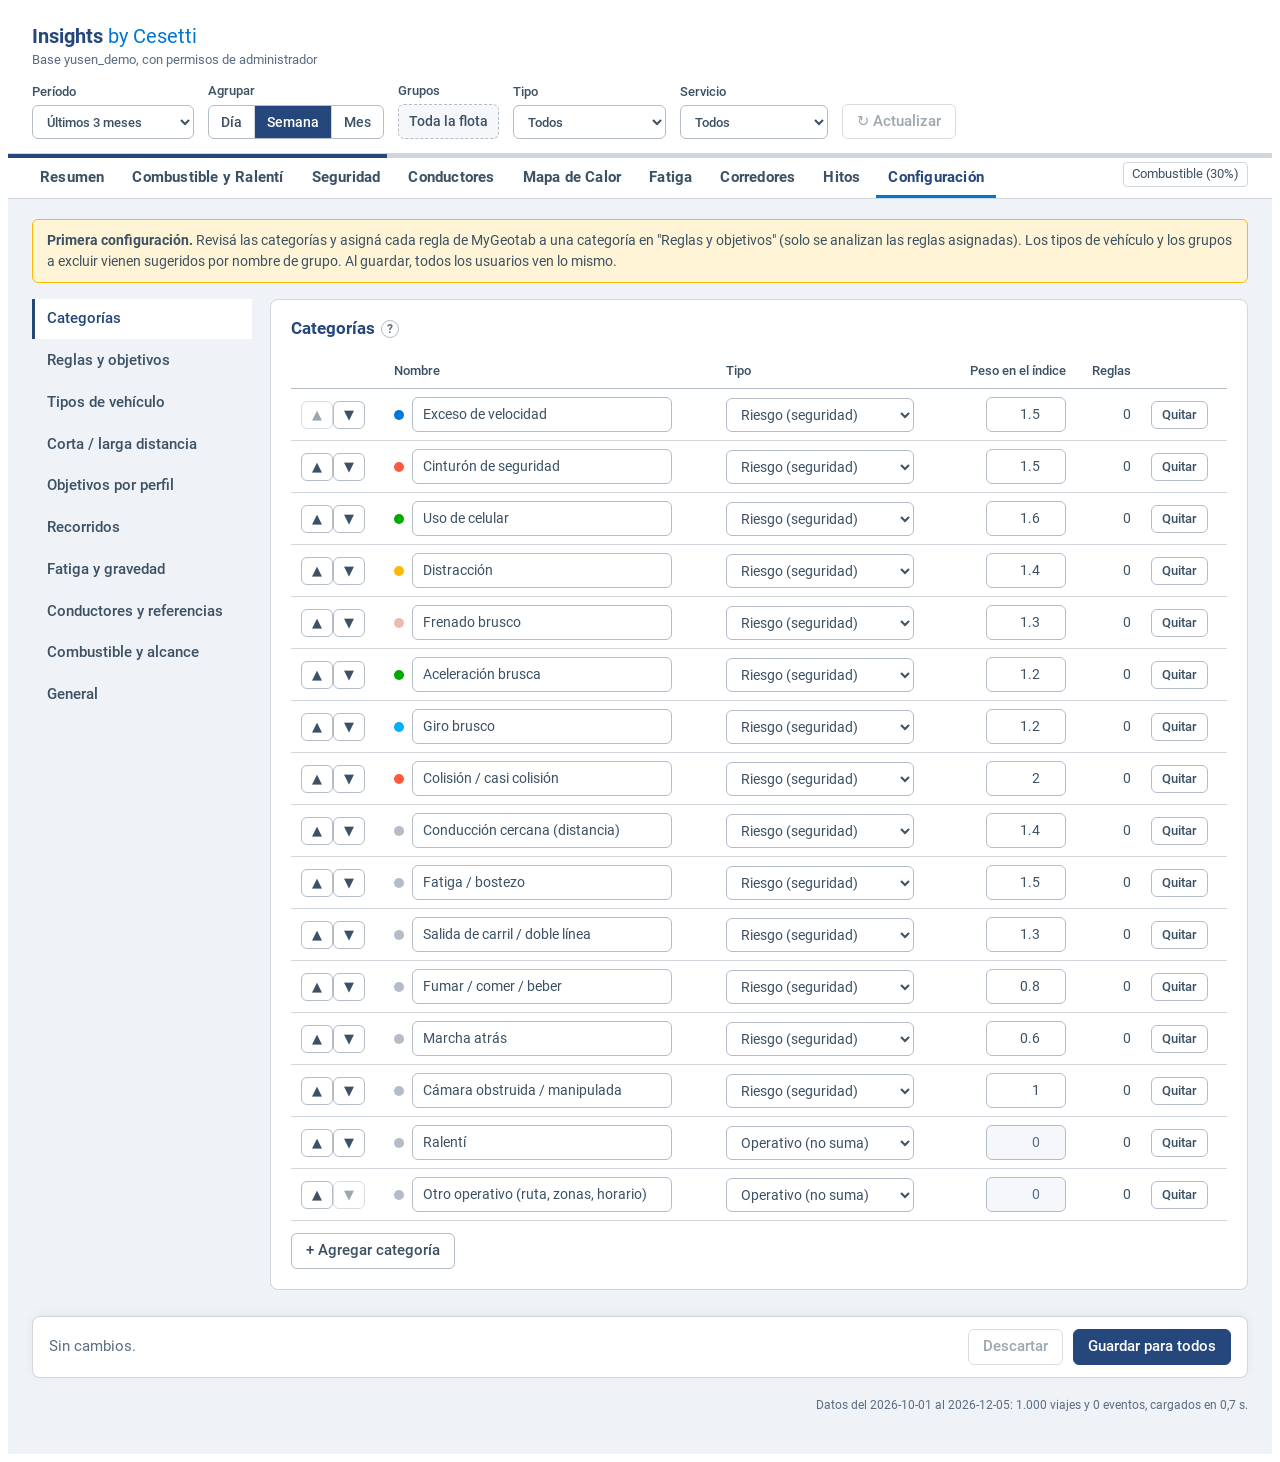
==== commit 4ee114fa: "Gestión: Pareto del riesgo (Resumen y Seguridad), matriz de exposición y conducta, reincidencia, cic" ====
--- a/dev/index.html
+++ b/dev/index.html
@@ -28,6 +28,7 @@
 <script src="../static/js/core/roads.js"></script>
 <script src="../static/js/core/fatigue.js"></script>
 <script src="../static/js/core/benchmark.js"></script>
+<script src="../static/js/core/manage.js"></script>
 <script src="../static/js/ui/components.js?v=3.6.1"></script>
 <script src="../static/js/ui/glossary.js"></script>
 <script src="../static/js/ui/tabs.js?v=3.6.1"></script>
@@ -36,6 +37,7 @@
 <script src="../static/js/ui/roads.js"></script>
 <script src="../static/js/ui/fatigue.js"></script>
 <script src="../static/js/ui/milestones.js?v=3.6.1"></script>
+<script src="../static/js/ui/manage.js?v=3.6.1"></script>
 <script src="../static/js/ui/config.js?v=3.6.1"></script>
 <script src="../static/js/ui/app.js?v=3.6.1"></script>
 <script>window.__mockUser = new URLSearchParams(location.search).get("usuario");</script>
--- a/static/style.css
+++ b/static/style.css
@@ -1352,3 +1352,34 @@
 #gi3-root .brand h1 .by { font-weight: 400; color: var(--accent); }
 #gi3-root .readout.bad { box-shadow: inset 0 3px 0 var(--bad); }
 #gi3-root .readout.good { box-shadow: inset 0 3px 0 var(--good); }
+
+/* Gestión: Pareto, matriz, reincidencia, coaching */
+#gi3-root .mg-pareto { display: grid; grid-template-columns: minmax(260px, 380px) minmax(0, 1fr); gap: 24px; align-items: start; }
+#gi3-root .mg-pareto-text { display: flex; flex-direction: column; gap: 10px; }
+#gi3-root .mg-big { font-size: 21px; line-height: 1.35; color: var(--ink); }
+#gi3-root .mg-big b { font-weight: 700; }
+#gi3-root .mg-toplist { margin: 0; padding-left: 20px; display: flex; flex-direction: column; gap: 3px; font-size: 14px; }
+#gi3-root .mg-actions { display: flex; flex-wrap: wrap; gap: 8px; }
+#gi3-root .linkish { background: none; border: 0; padding: 0; color: var(--accent); font: inherit; font-weight: 500; cursor: pointer; text-align: left; }
+#gi3-root .linkish:hover { text-decoration: underline; color: var(--ink); }
+#gi3-root .mg-matrix { display: grid; grid-template-columns: minmax(0, 1fr) 360px; gap: 18px; align-items: start; }
+#gi3-root .mg-matrix-side { display: flex; flex-direction: column; gap: 10px; }
+#gi3-root .mg-q { border: 1px solid var(--rule); border-radius: 8px; padding: 10px 12px; display: flex; flex-direction: column; gap: 6px; font-size: 14px; }
+#gi3-root .mg-q h3 { margin: 0; font-size: 15px; }
+#gi3-root .mg-q.prio { box-shadow: inset 0 3px 0 var(--bad); }
+#gi3-root .mg-plist { list-style: none; margin: 0; padding: 0; display: flex; flex-direction: column; gap: 4px; }
+#gi3-root .mg-plist li { display: flex; justify-content: space-between; gap: 8px; }
+#gi3-root .mg-tl { position: relative; display: block; height: 14px; min-width: 200px; background: var(--canvas); border-radius: 7px; }
+#gi3-root .mg-tl i { position: absolute; top: 2px; width: 10px; height: 10px; margin-left: -5px; border-radius: 50%; }
+#gi3-root .mg-tl b { position: absolute; top: -1px; width: 3px; height: 16px; margin-left: -1px; background: var(--ink); border-radius: 1px; }
+#gi3-root .mg-form { display: flex; flex-direction: column; gap: 12px; max-width: 560px; }
+#gi3-root .mg-form label { display: flex; flex-direction: column; gap: 4px; font-size: 13px; font-weight: 500; }
+#gi3-root .mg-form select, #gi3-root .mg-form input, #gi3-root .mg-form textarea { font-size: 14px; }
+#gi3-root .mg-row2 { display: grid; grid-template-columns: repeat(2, minmax(0, 1fr)); gap: 10px; }
+#gi3-root .mg-why { background: var(--canvas); border-radius: 8px; padding: 10px 12px; font-size: 14px; }
+#gi3-root .mg-dcoach { border: 1px solid var(--rule); border-radius: 8px; padding: 10px 12px; margin: 10px 0; display: flex; flex-direction: column; gap: 6px; }
+#gi3-root .mg-dcoach-head { display: flex; align-items: center; gap: 10px; }
+#gi3-root .mg-dcoach-head h3 { margin: 0; }
+#gi3-root .mg-dcoach-row { display: flex; flex-wrap: wrap; align-items: center; gap: 8px; font-size: 14px; }
+#gi3-root .mg-many { display: inline-flex; }
+@media (max-width: 900px) { #gi3-root .mg-pareto, #gi3-root .mg-matrix { grid-template-columns: minmax(0, 1fr); } }
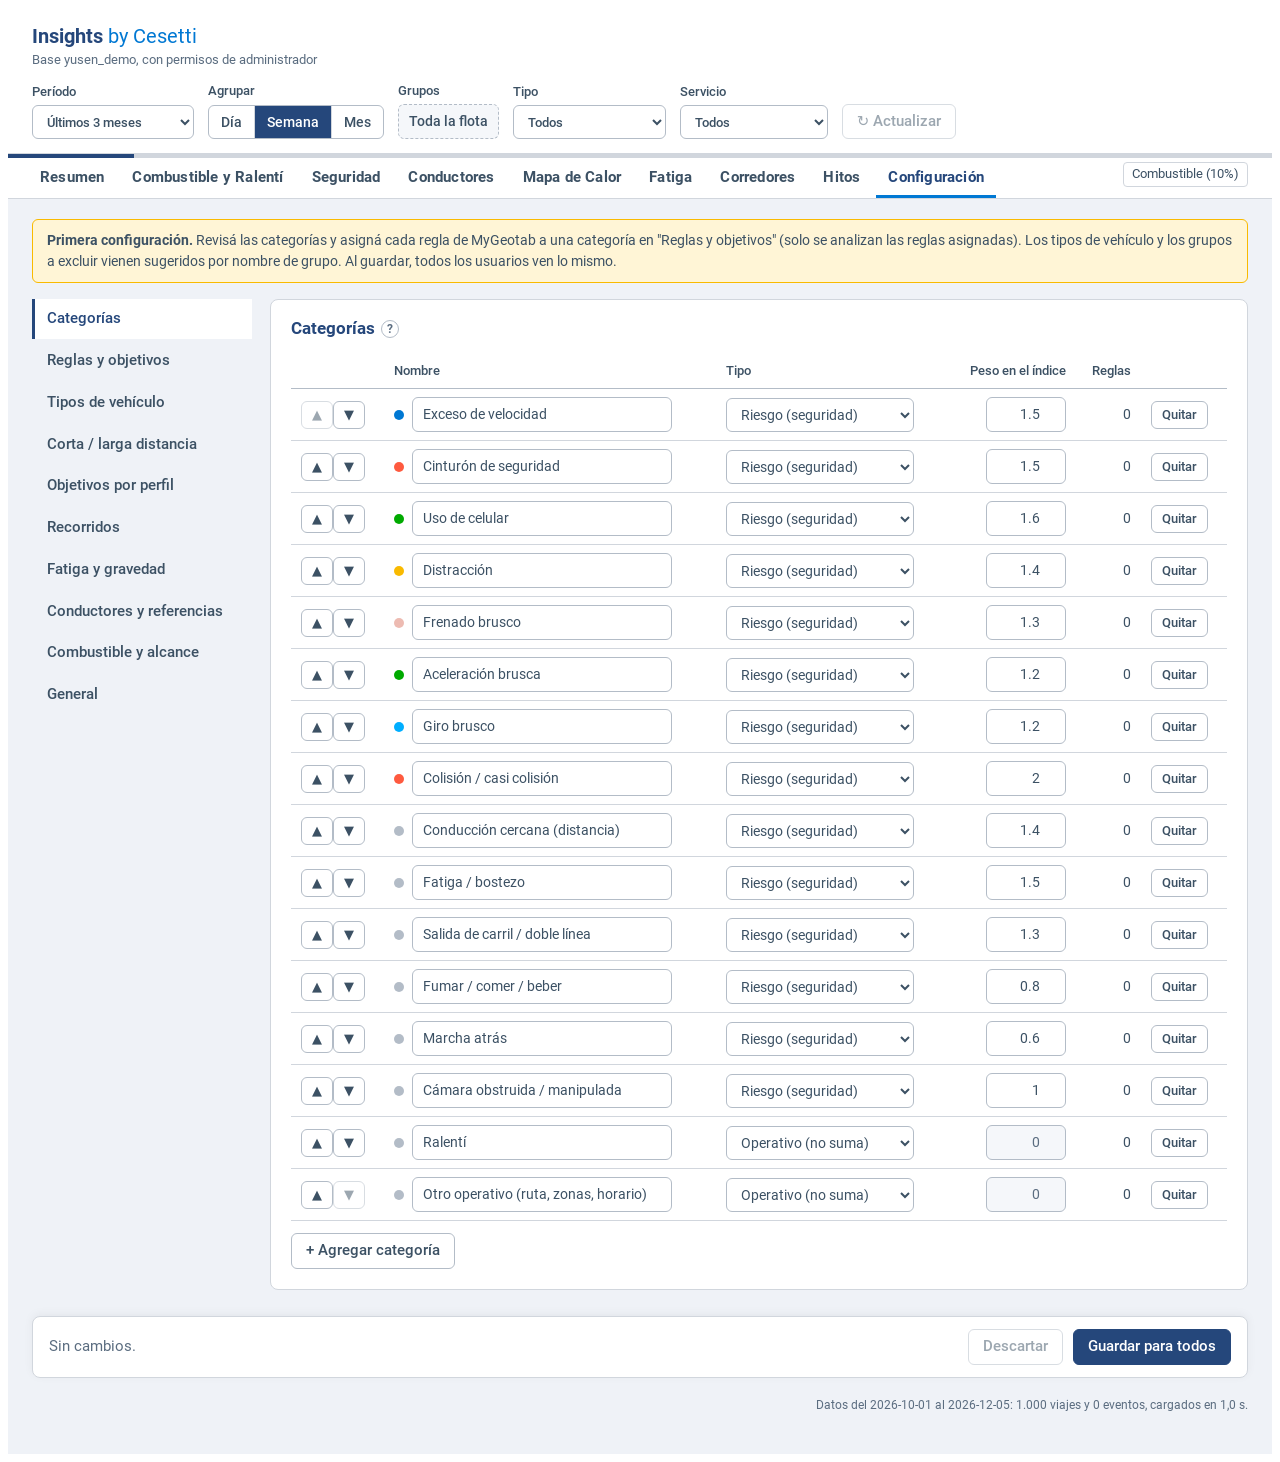
==== commit a5155f3c: "Corredores definidos por la empresa (cumplimiento: límite, horario, paradas) y vista Tramos en Mapa " ====
--- a/dev/index.html
+++ b/dev/index.html
@@ -29,6 +29,7 @@
 <script src="../static/js/core/fatigue.js"></script>
 <script src="../static/js/core/benchmark.js"></script>
 <script src="../static/js/core/manage.js"></script>
+<script src="../static/js/core/corridors.js"></script>
 <script src="../static/js/ui/components.js?v=3.6.1"></script>
 <script src="../static/js/ui/glossary.js"></script>
 <script src="../static/js/ui/tabs.js?v=3.6.1"></script>
@@ -38,6 +39,7 @@
 <script src="../static/js/ui/fatigue.js"></script>
 <script src="../static/js/ui/milestones.js?v=3.6.1"></script>
 <script src="../static/js/ui/manage.js?v=3.6.1"></script>
+<script src="../static/js/ui/corridors.js?v=3.6.1"></script>
 <script src="../static/js/ui/config.js?v=3.6.1"></script>
 <script src="../static/js/ui/app.js?v=3.6.1"></script>
 <script>window.__mockUser = new URLSearchParams(location.search).get("usuario");</script>
--- a/static/style.css
+++ b/static/style.css
@@ -1383,3 +1383,31 @@
 #gi3-root .mg-dcoach-row { display: flex; flex-wrap: wrap; align-items: center; gap: 8px; font-size: 14px; }
 #gi3-root .mg-many { display: inline-flex; }
 @media (max-width: 900px) { #gi3-root .mg-pareto, #gi3-root .mg-matrix { grid-template-columns: minmax(0, 1fr); } }
+
+/* ---------- Corredores ---------- */
+#gi3-root .cr-bar { display: flex; flex-wrap: wrap; align-items: center; gap: 12px; margin-bottom: 14px; }
+#gi3-root .cr-bar-act { margin-left: auto; display: flex; gap: 8px; }
+#gi3-root .cr-empty { max-width: 720px; font-size: 14px; }
+#gi3-root .cr-empty ol { padding-left: 20px; }
+#gi3-root .cr-focus { margin: 0; padding-left: 18px; display: flex; flex-direction: column; gap: 6px; font-size: 14px; }
+#gi3-root .linklike { border: 0; background: none; padding: 0; font: inherit; font-weight: 500; color: var(--accent); cursor: pointer; text-decoration: underline; }
+#gi3-root .cr-okbar { display: inline-block; vertical-align: middle; width: 90px; height: 8px; border-radius: 4px; background: var(--rule); overflow: hidden; margin-right: 6px; }
+#gi3-root .cr-okfill { display: block; height: 100%; background: var(--accent); }
+#gi3-root .cr-okfill.good { background: var(--good); }
+#gi3-root .cr-okfill.warn { background: var(--warn); }
+#gi3-root .cr-okfill.bad { background: var(--bad); }
+#gi3-root .cr-detail-head { display: flex; flex-wrap: wrap; align-items: baseline; gap: 12px; margin-bottom: 12px; }
+#gi3-root .cr-detail-head h2 { margin: 0; font-size: 20px; }
+#gi3-root .cr-map { height: 260px; border-radius: 8px; border: 1px solid var(--rule); margin-bottom: 8px; }
+#gi3-root .cr-last { list-style: none; margin: 0; padding: 0; display: flex; flex-direction: column; gap: 8px; font-size: 14px; }
+#gi3-root .cr-found { list-style: none; padding: 0; margin: 6px 0 12px; display: flex; flex-wrap: wrap; gap: 6px; }
+#gi3-root .cr-edit { width: 100%; border-collapse: collapse; font-size: 13px; margin-top: 10px; }
+#gi3-root .cr-edit th { text-align: left; font-weight: 500; color: var(--muted); padding: 6px; border-bottom: 1px solid var(--rule); }
+#gi3-root .cr-edit td { padding: 6px; border-bottom: 1px solid var(--rule); vertical-align: top; }
+#gi3-root .cr-edit input[type=number] { width: 70px; }
+#gi3-root .cr-edit select[multiple] { min-width: 160px; }
+#gi3-root .modal-actions { display: flex; justify-content: flex-end; gap: 8px; margin-top: 14px; }
+#gi3-root .hm-tramo-act { padding: 0 6px 8px 40px; }
+#gi3-root .bad-text { color: #c2381f; font-weight: 500; }
+#gi3-root .hm-spotlist .hm-tramo-act .btn { display: inline-block; width: auto; border: 1px solid var(--rule-strong); background: var(--surface); padding: 3px 10px; min-height: 28px; font-weight: 500; }
+#gi3-root .hm-spotlist .hm-tramo-act .btn:hover { background: var(--sunken); }
